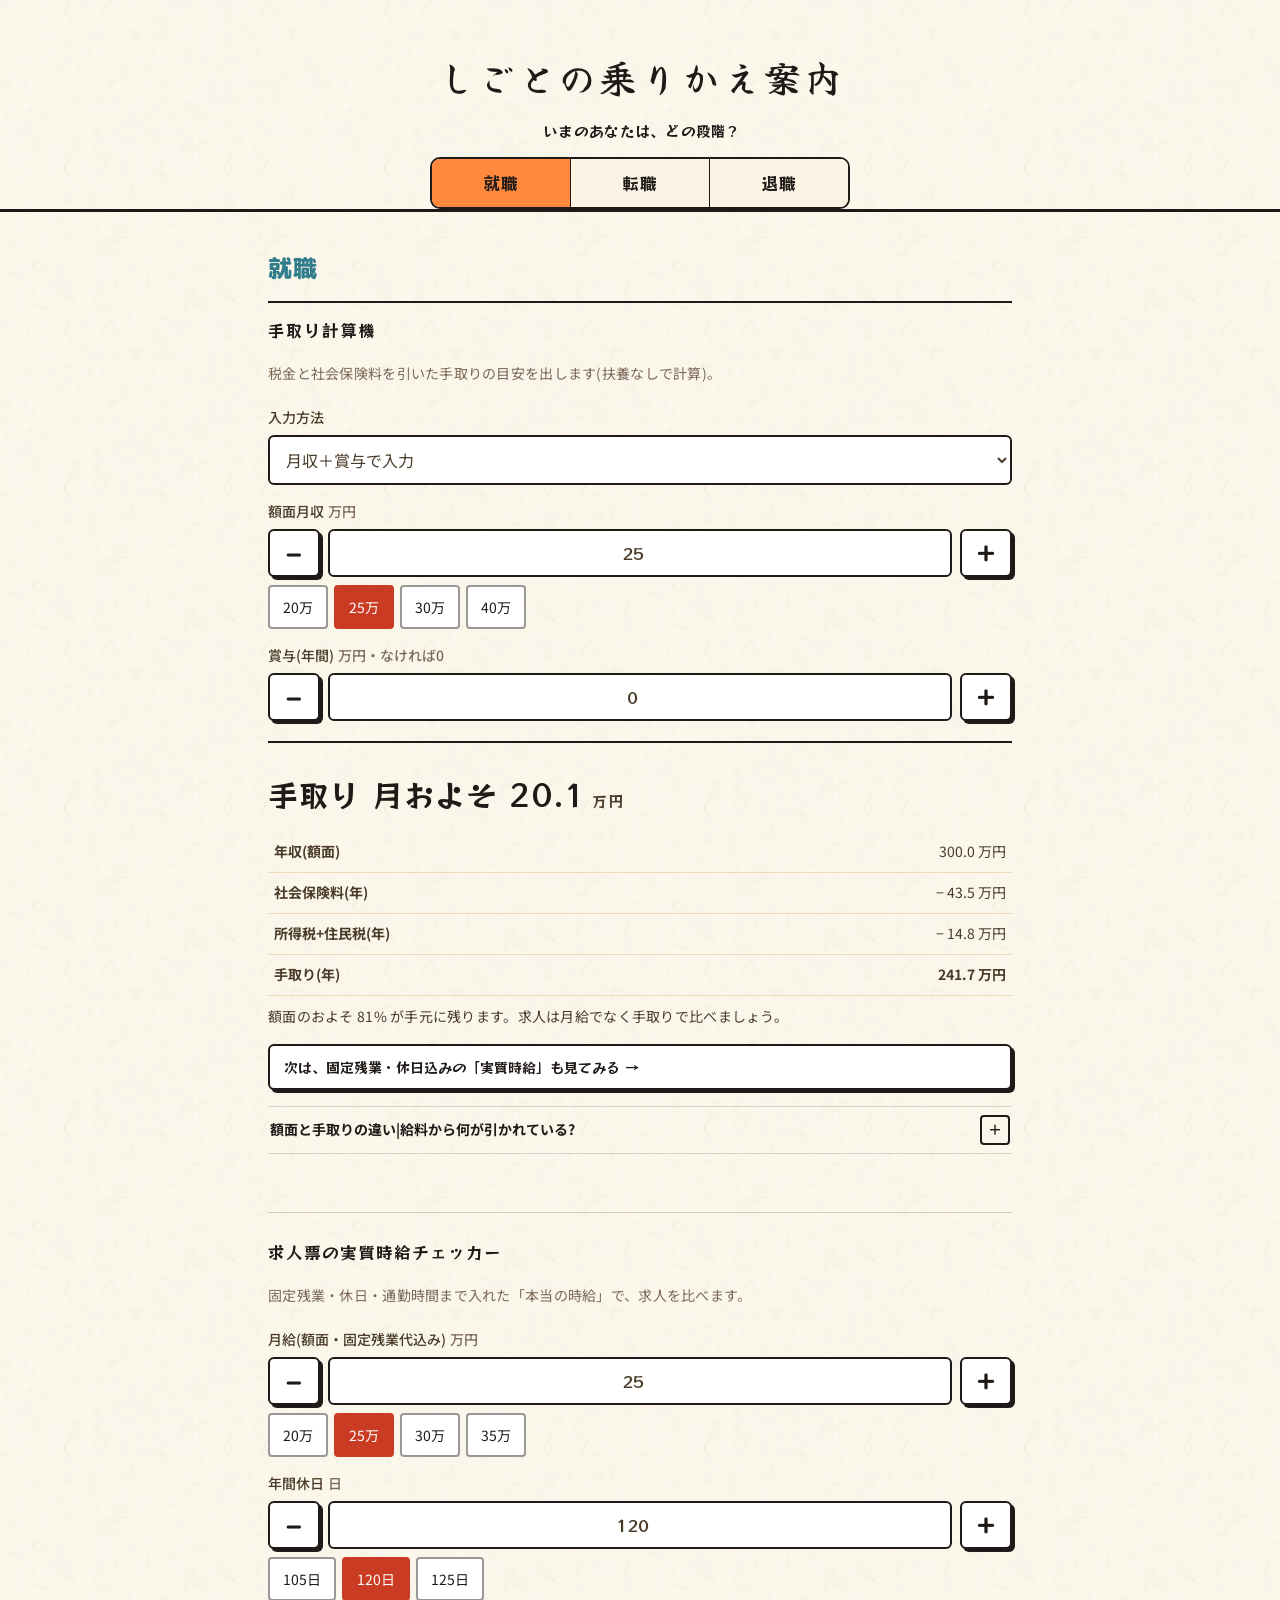
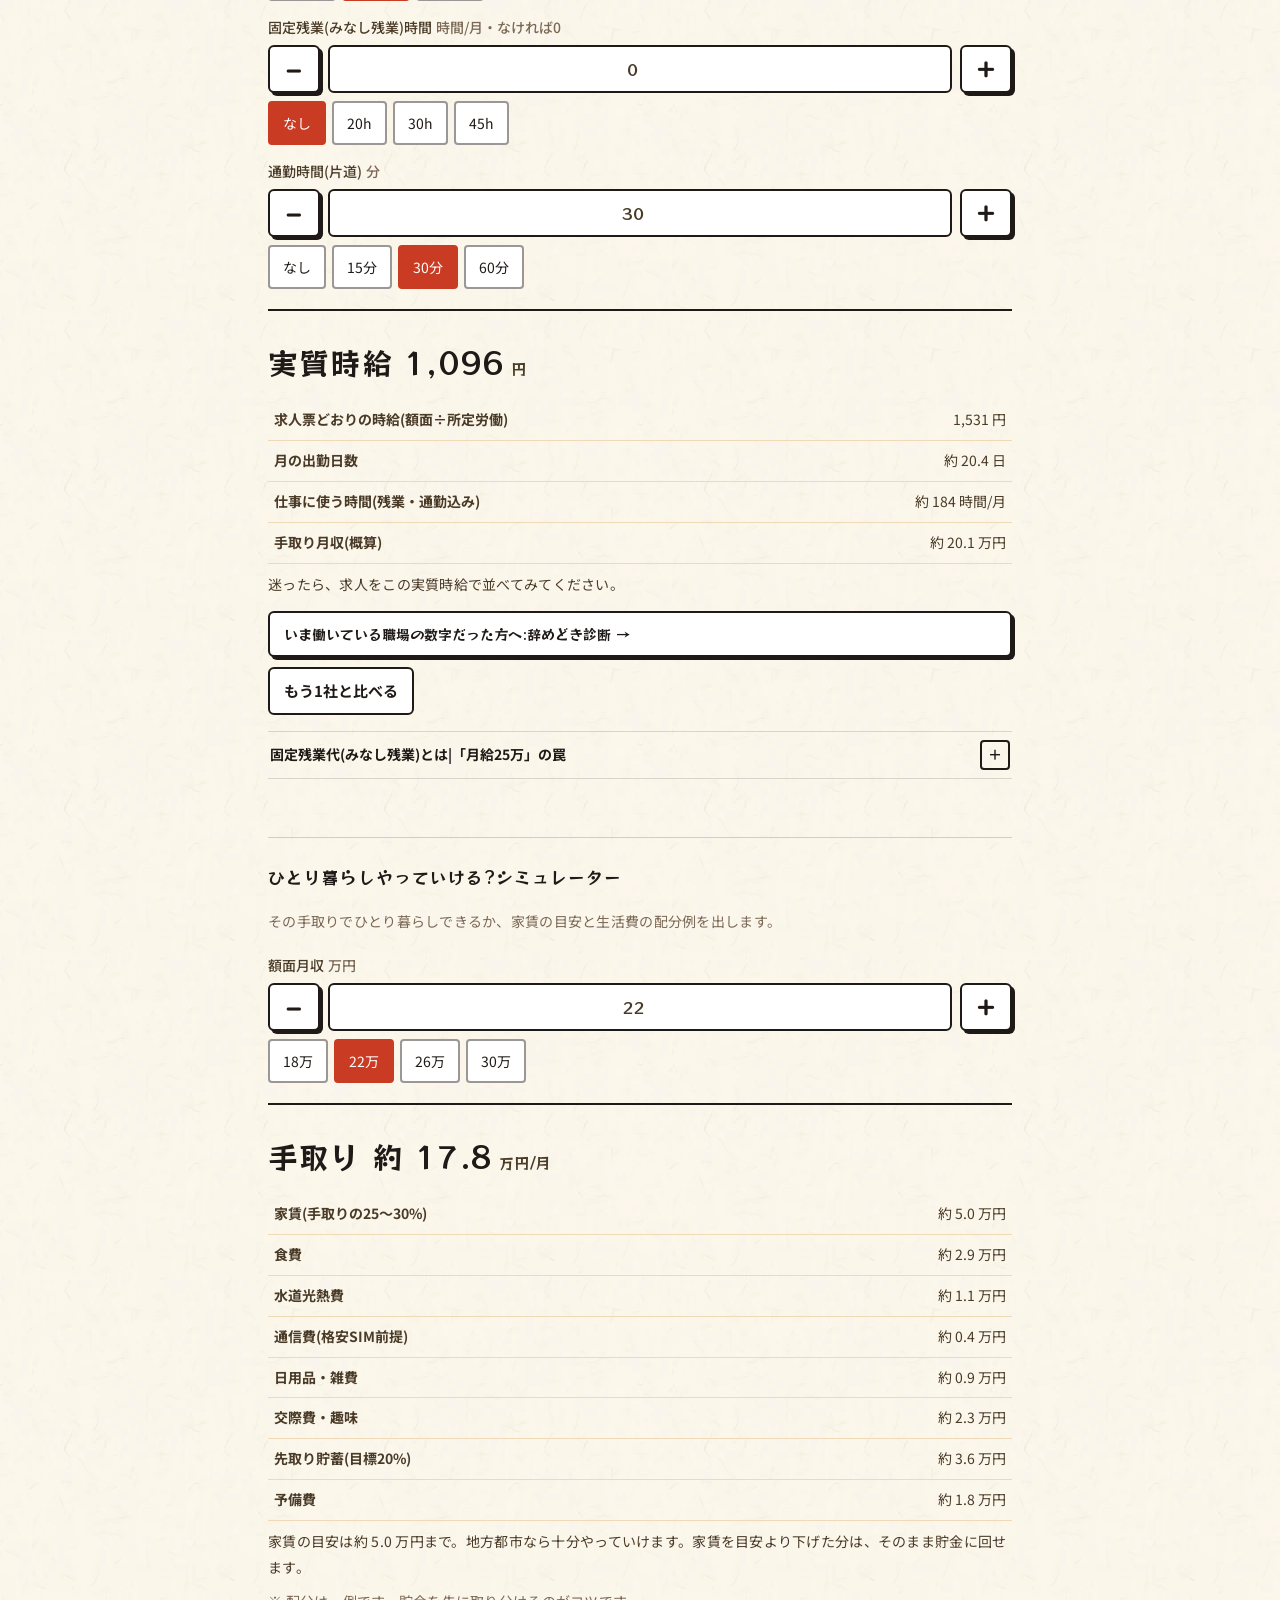
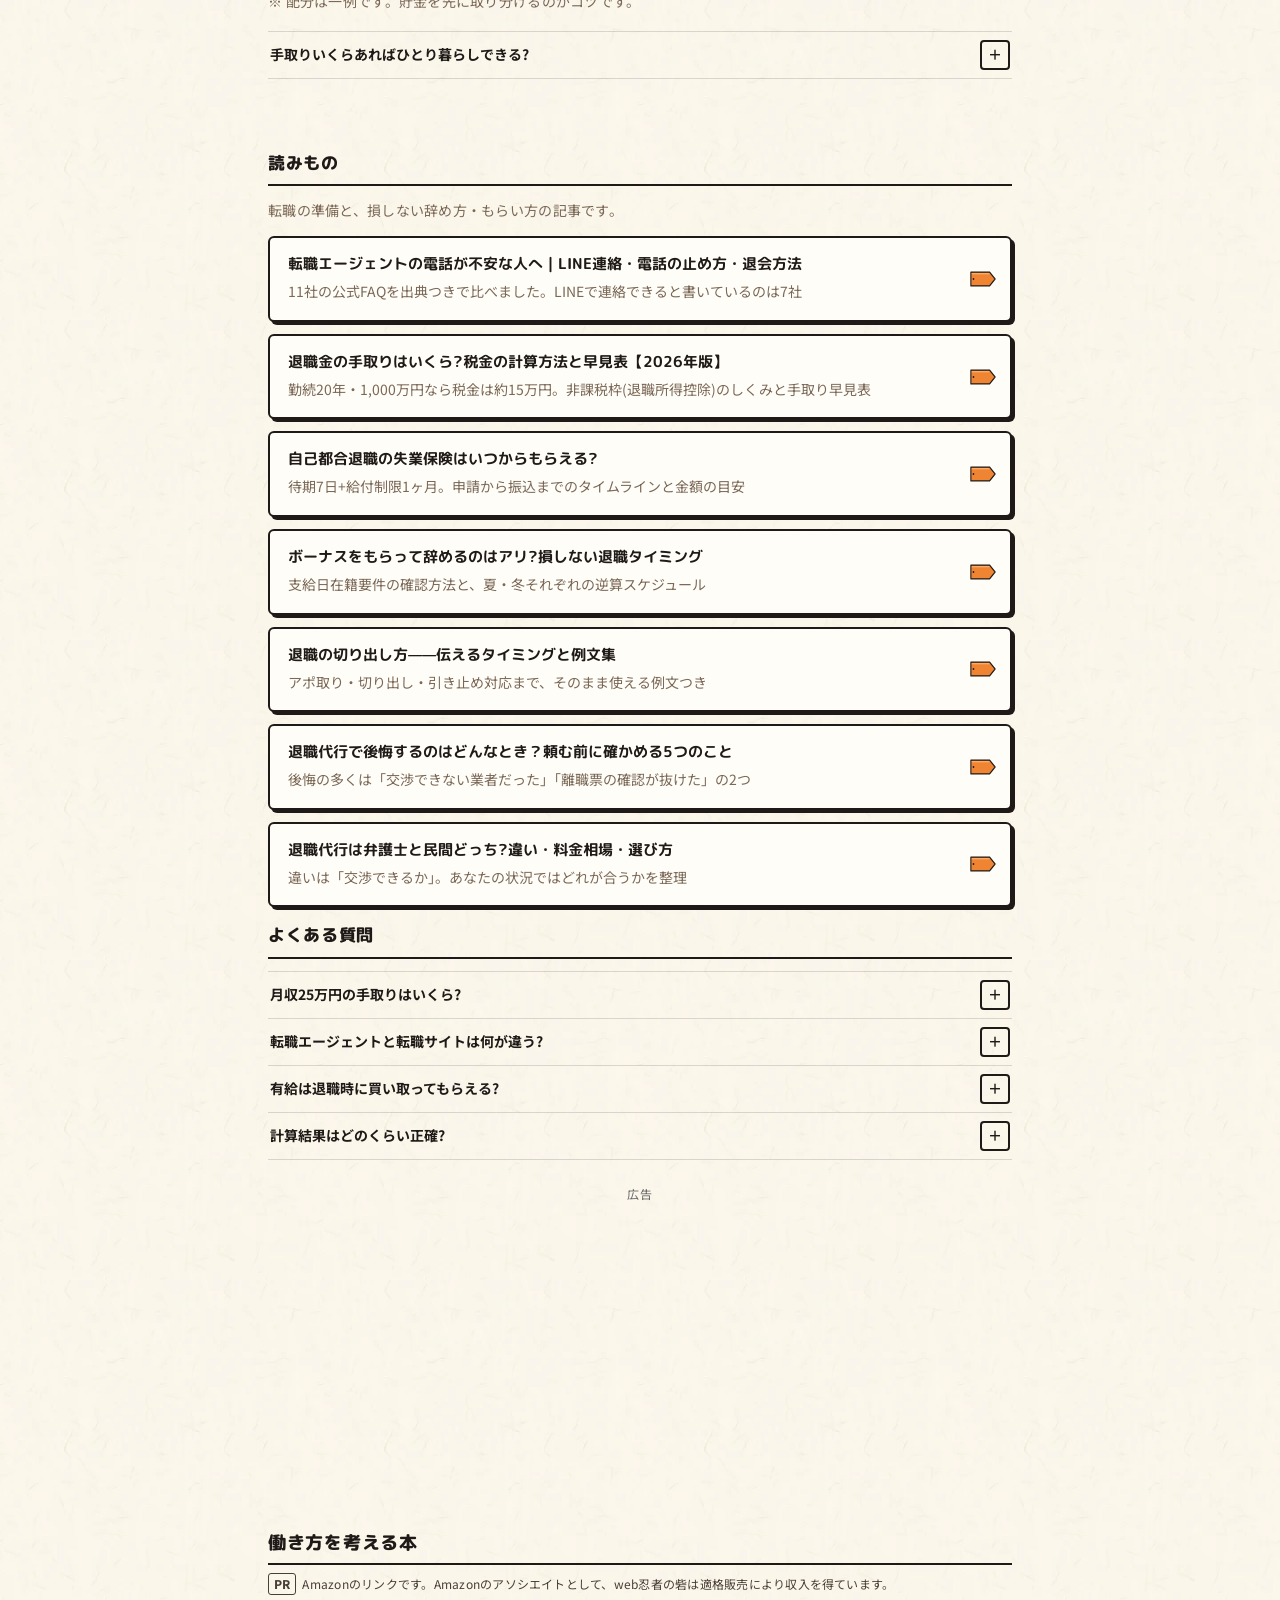
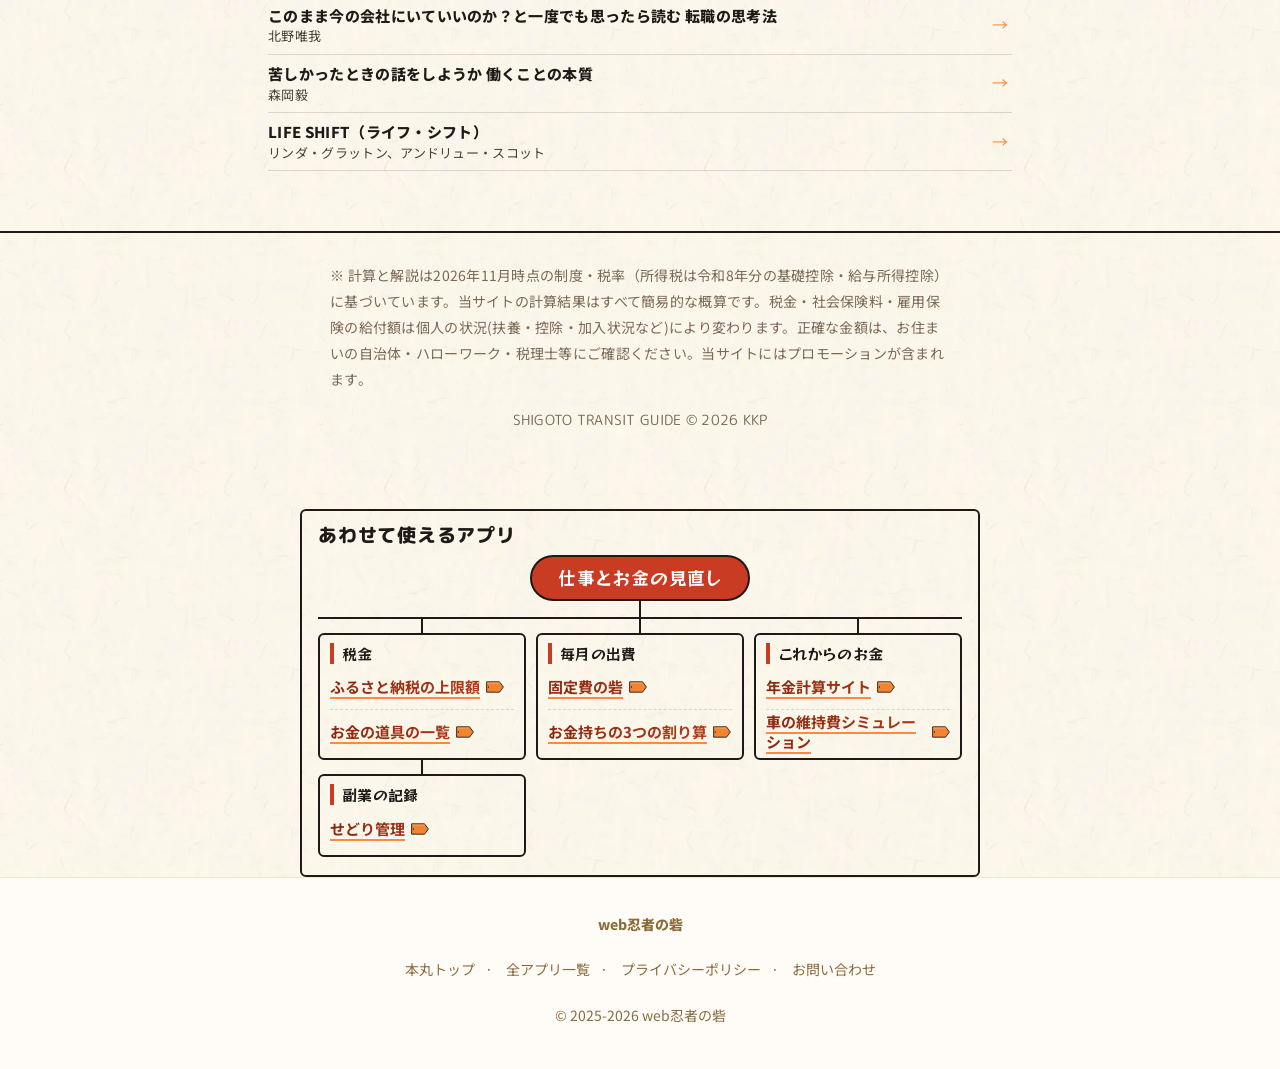
==== index.html @ 385c741d "辞めどき診断を答えまで短く：答えると次の問い・結果へ送る／答えを端末に覚えて次は結果から／記事から来た人に一行 - 6問の途中で画面外の次の問いへ、そろったら結果へ自動で送る（スマホで結果が画面の下に" ====
<!DOCTYPE html>
<!--
═══════════ 開発メモ(Claude Code引き継ぎ用) ═══════════
■ 残TODO
1. アフィリエイトリンク: 差し替え待ちの空CTA4枠は撤去済み(2026-09-01)
   href="#"のまま「PR・外部の◯◯サービスに移動します」と表示され、押しても飛ばない状態だったため。
   撤去したのは tool-jikyu下/tool-compare下/calcQuiz内(JS)2箇所。
   再設置するときは、提携済みの案件を確認してから。A8に退職代行は無い(2026-09-01調査)。
   もしもに退職代行7件・転職エージェント57件あり(いずれも未申請)。
   ※現在稼働中のアフィリはVC弁護士法人ZEN(退職代行)1本のみ。tool-unemploy下と、辞めどき診断の「動く」結果(2026-11-23)に設置
2. AdSense: 下部1枠に集約・有効化済み(2026-06-16・KKP「広告は下部のみ」準拠)。本文中3枠は撤去。
   `</main>`直前の `.ad-slot` に既存ユニット「kkpwebninja」slot=2937937957 を設置済み(client=ca-pub-1298304917726270)。本番のみ表示
3. [済 2026-06-12] OGP: ogp.png(1200x630)設置済み。canonical/og:url/og:image有効化済み(shigoto.kkpwebninja.com)
4. [済 2026-06-12] 運営者情報・PP・お問い合わせリンクは統一フッター(WEBNINJA_UNIFIED_FOOTER)に集約
   ※「このサイトの約束」「つくった人」セクションはユーザー指示で削除(2026-06-12)
   ※制度・税率を更新したらフッターの「2026年6月時点」も更新すること
5. [済 2026-06-12] favicon追加(KKP共通の忍者アイコンPNG一式)
■ 設計ルール
- 単一HTMLファイル/フレームワークなし/Cloudflare Pages(kkpwebninja.comサブドメイン)
- カテゴリ色: 就職=--cyan, 転職=--coral, 退職=--green(各stageの--accentで継承)
- 診断「残る」判定にはCTAを出さない(三方良し方針・変更しないこと)
- 計算はすべて概算。税率等の更新時はnetFromAnnual()とcalcUnemploy()を修正
■ 受け取れるURL引数(2026-11-23)
- #tool-<id>      その道具の段を開いてスクロール。id = tedori / jikyu / hitori / quiz / compare / exitplan / taishokukin / unemploy
- ?stage=<段>     段のタブを開く。board(就職) / transfer(転職) / exit(退職)。#tool- があればそちらを優先
- ?from=<記事slug> どこから来たか。辞めどき診断の上に記事に合わせた一行を出し(QUIZ_LEAD)、GA4 shigoto_quiz の from に入る
                   一行あり: taishoku-daiko-koukai / taishoku-daiko-bengoshi / taishoku-kiridashikata / tenshoku-agent-renraku
  例: /?from=taishoku-daiko-koukai#tool-quiz
- 辞めどき診断の答えは localStorage「shigoto_quiz_v1」にだけ残す(送信なし)。#tool-quiz で来たら前回の結果へ送る。「答えを消す」で消える
- GA4 shigoto_quiz {via: form|article|saved, from, result: stay|info|move}。「動く」の退職代行は affiliate_click {page:'index', from:'quiz_move', via}
═══════════════════════════════════════════════
-->
<html lang="ja">
<head>
<meta charset="UTF-8">
<meta name="msvalidate.01" content="EF6E7C7B123A3218DAE3B152F5B0764D" />
<meta name="viewport" content="width=device-width, initial-scale=1.0">
<meta name="theme-color" content="#F08A3C">
<title>手取り計算・実質時給・辞めどき診断・退職日・失業手当シミュレーター|しごとの乗りかえ案内</title>
<meta name="description" content="月収から手取りを計算、固定残業込みの実質時給チェック、辞めどき診断、ボーナスと有給を取りこぼさない退職日プランナー、失業手当の総額シミュレーション。就職・転職・退職の判断に必要な数字が全部無料で分かるツール集。登録不要、入力データは外に送信されません。">
<meta property="og:title" content="しごとの乗りかえ案内|就職・転職・退職の無料計算ツール集">
<meta property="og:description" content="手取り・実質時給・辞めどき・退職日・失業手当。働きかたの分岐点で迷ったとき、感情ではなく数字で考えるための道具箱。">
<meta property="og:type" content="website">
<meta property="og:site_name" content="web忍者の砦">
<meta property="og:locale" content="ja_JP">
<meta name="twitter:card" content="summary_large_image">
<meta name="twitter:image" content="https://shigoto.kkpwebninja.com/ogp.jpg?d=20261023b">
<link rel="canonical" href="https://shigoto.kkpwebninja.com">
<meta property="og:url" content="https://shigoto.kkpwebninja.com">
<meta property="og:image" content="https://shigoto.kkpwebninja.com/ogp.jpg?d=20261023b">
<meta property="og:image:width" content="1200">
<meta property="og:image:height" content="630">
<link rel="icon" type="image/png" sizes="32x32" href="/favicon.png">
<link rel="icon" type="image/png" sizes="192x192" href="/favicon-192.png">
<link rel="apple-touch-icon" sizes="180x180" href="/apple-touch-icon.png">
<script type="application/ld+json">
{
  "@context": "https://schema.org",
  "@type": "WebApplication",
  "name": "しごとの乗りかえ案内",
  "url": "https://shigoto.kkpwebninja.com/",
  "description": "手取り計算・実質時給チェック・辞めどき診断・退職日プランナー・失業手当シミュレーター。就職・転職・退職の判断に使う無料計算ツール集。",
  "applicationCategory": "FinanceApplication",
  "operatingSystem": "Web",
  "dateModified": "2026-11-01",
  "offers": {"@type":"Offer","price":"0","priceCurrency":"JPY"},
  "author": {"@type":"Organization","name":"web忍者の砦"}
}
</script>
<!-- Google Analytics -->
<script async src="https://www.googletagmanager.com/gtag/js?id=G-2LM85GJN0L"></script>
<script>
  window.dataLayer = window.dataLayer || [];
  function gtag(){dataLayer.push(arguments);}
  gtag('js', new Date());
  gtag('config', 'G-2LM85GJN0L');
</script>
<!-- AdSense -->
<script async data-overlays="bottom" src="https://pagead2.googlesyndication.com/pagead/js/adsbygoogle.js?client=ca-pub-1298304917726270" crossorigin="anonymous"></script>
<script type="application/ld+json">
{
  "@context": "https://schema.org",
  "@type": "FAQPage",
  "mainEntity": [
    {"@type":"Question","name":"月収25万円の手取りはいくらですか?","acceptedAnswer":{"@type":"Answer","text":"扶養なし・賞与なしの場合、社会保険料と税金を引いた手取りはおよそ19〜20万円(額面の約78〜80%)が目安です。正確な金額は扶養や控除で変わるため、当サイトの手取り計算機で概算できます。"}},
    {"@type":"Question","name":"固定残業代(みなし残業)とは何ですか?","acceptedAnswer":{"@type":"Answer","text":"一定時間分の残業代を最初から月給に含める制度です。例えば「月給25万円(固定残業30時間分を含む)」の場合、30時間残業しても給与は増えません。求人を比べるときは固定残業時間を引いた実質時給で比較するのが確実です。"}},
    {"@type":"Question","name":"退職日は月末と月途中のどちらが得ですか?","acceptedAnswer":{"@type":"Answer","text":"一般的には月末退職が有利です。月途中で退職するとその月の社会保険が会社の保険から外れ、国民年金・国民健康保険を自己負担で払うケースがあるためです。月末日まで在籍すれば退職月も会社と保険料を折半できます。"}},
    {"@type":"Question","name":"失業手当は自己都合だといつからもらえますか?","acceptedAnswer":{"@type":"Answer","text":"自己都合退職の場合、7日間の待期のあと原則1ヶ月の給付制限があります(2025年4月から短縮)。実際に振り込まれるまで2ヶ月程度かかる前提で資金計画を立てるのが安全です。会社都合の場合は待期7日のみです。"}},
    {"@type":"Question","name":"ボーナスをもらってから退職を伝えても問題ありませんか?","acceptedAnswer":{"@type":"Answer","text":"法的に問題ありません。むしろ支給前に退職意思を伝えると査定でボーナスを減額されるリスクがあるため、支給を確認してから申し出るのが一般的な進め方です。"}},
    {"@type":"Question","name":"仕事を辞めたいと思うのは甘えですか?","acceptedAnswer":{"@type":"Answer","text":"甘えかどうかという問いの立て方より、消耗の度合いと原因を客観的に確かめるほうが建設的です。体調に影響が出ているなら休む・環境を変えるのは合理的な判断であり、残る・情報収集する・動くのどれが今の自分に合うかを診断ツールで整理できます。"}}
  ]
}
</script>
<link rel="preconnect" href="https://fonts.googleapis.com">
<link rel="preconnect" href="https://fonts.gstatic.com" crossorigin>
<link href="https://fonts.googleapis.com/css2?family=M+PLUS+Rounded+1c:wght@500;700;800&family=Noto+Sans+JP:wght@400;500;700&display=swap" rel="stylesheet">
<!-- 筆と太字はこのページで使う字だけ（python3 ~/test/kkp-kit/fonttext.py index.html --extra "（JS 内の全角文字すべて）"） -->
<link href="https://fonts.googleapis.com/css2?family=Yuji+Syuku&family=RocknRoll+One&display=swap&text=%25%28%29%2B%2C-.%2F0123456789%3A%3FACDEFGHIKLNOPQRSTUZabehimnowz%7C%C2%A9%C2%B7%E2%80%94%E2%80%BB%E2%86%92%E2%88%92%E3%80%81%E3%80%82%E3%80%8C%E3%80%8D%E3%80%90%E3%80%91%E3%80%9C%E3%81%82%E3%81%84%E3%81%86%E3%81%88%E3%81%8A%E3%81%8B%E3%81%8C%E3%81%8D%E3%81%8E%E3%81%8F%E3%81%90%E3%81%91%E3%81%92%E3%81%93%E3%81%94%E3%81%95%E3%81%97%E3%81%98%E3%81%99%E3%81%9A%E3%81%9B%E3%81%9D%E3%81%9E%E3%81%9F%E3%81%A0%E3%81%A1%E3%81%A3%E3%81%A4%E3%81%A5%E3%81%A6%E3%81%A7%E3%81%A8%E3%81%A9%E3%81%AA%E3%81%AB%E3%81%AE%E3%81%AF%E3%81%B0%E3%81%B2%E3%81%B3%E3%81%B6%E3%81%B8%E3%81%B9%E3%81%BB%E3%81%BC%E3%81%BE%E3%81%BF%E3%82%80%E3%82%81%E3%82%82%E3%82%84%E3%82%87%E3%82%88%E3%82%89%E3%82%8A%E3%82%8B%E3%82%8C%E3%82%8D%E3%82%8F%E3%82%92%E3%82%93%E3%82%A2%E3%82%A4%E3%82%A7%E3%82%A8%E3%82%AB%E3%82%AF%E3%82%B0%E3%82%B1%E3%82%B3%E3%82%B5%E3%82%B7%E3%82%B8%E3%82%B9%E3%82%BC%E3%82%BD%E3%82%BF%E3%83%80%E3%83%81%E3%83%83%E3%83%84%E3%83%88%E3%83%89%E3%83%8A%E3%83%8B%E3%83%8D%E3%83%8E%E3%83%8F%E3%83%90%E3%83%93%E3%83%95%E3%83%97%E3%83%99%E3%83%9C%E3%83%9D%E3%83%9F%E3%83%A0%E3%83%A1%E3%83%A2%E3%83%A5%E3%83%A7%E3%83%A9%E3%83%AA%E3%83%AB%E3%83%AC%E3%83%AD%E3%83%AF%E3%83%B3%E3%83%B6%E3%83%BB%E3%83%BC%E4%B8%80%E4%B8%87%E4%B8%88%E4%B8%8A%E4%B8%8B%E4%B8%8D%E4%B8%8E%E4%B8%A6%E4%B8%AD%E4%B8%B8%E4%B9%97%E4%BA%88%E4%BA%8B%E4%BA%A4%E4%BA%BA%E4%BB%8A%E4%BB%8B%E4%BB%95%E4%BB%98%E4%BB%A3%E4%BB%A4%E4%BB%A5%E4%BB%B6%E4%BB%BB%E4%BC%81%E4%BC%91%E4%BC%9A%E4%BC%9D%E4%BD%8E%E4%BD%8F%E4%BD%93%E4%BD%95%E4%BD%99%E4%BD%9C%E4%BD%BF%E4%BE%8B%E4%BE%A1%E4%BF%82%E4%BF%9D%E4%BF%A1%E5%80%8B%E5%80%92%E5%81%A5%E5%81%B4%E5%82%99%E5%83%8D%E5%84%AA%E5%85%88%E5%85%A5%E5%85%A8%E5%85%AC%E5%85%B7%E5%85%B8%E5%86%85%E5%86%86%E5%86%8D%E5%86%AC%E5%87%BA%E5%88%86%E5%88%87%E5%88%9D%E5%88%A4%E5%88%A5%E5%88%B6%E5%89%87%E5%89%8D%E5%89%AF%E5%89%B2%E5%8A%9B%E5%8A%A0%E5%8A%AA%E5%8A%B9%E5%8B%95%E5%8B%99%E5%8B%9F%E5%8B%A2%E5%8B%A4%E5%8B%A7%E5%8C%96%E5%8C%97%E5%8C%BA%E5%8D%8A%E5%8D%92%E5%8E%9A%E5%8E%9F%E5%8F%8B%E5%8F%8D%E5%8F%8E%E5%8F%96%E5%8F%97%E5%8F%A3%E5%90%88%E5%90%8C%E5%90%91%E5%90%AB%E5%91%8A%E5%91%BD%E5%92%8C%E5%94%AF%E5%95%8F%E5%96%B6%E5%9B%9E%E5%9B%A0%E5%9B%B2%E5%9B%BA%E5%9B%BD%E5%9C%A8%E5%9C%B0%E5%9D%87%E5%9F%BA%E5%A0%B1%E5%A0%B4%E5%A2%83%E5%A2%97%E5%A3%AB%E5%A3%B2%E5%A4%89%E5%A4%8F%E5%A4%96%E5%A4%9A%E5%A4%9C%E5%A4%A7%E5%A4%A9%E5%A4%AB%E5%A4%B1%E5%A5%A8%E5%A7%8B%E5%AD%97%E5%AE%85%E5%AE%89%E5%AE%8C%E5%AE%9A%E5%AE%9F%E5%AE%B6%E5%AF%BE%E5%B0%91%E5%B0%B1%E5%B1%80%E5%B1%8A%E5%B2%A1%E5%B4%A9%E5%B7%AE%E5%B7%B1%E5%B8%82%E5%B9%B3%E5%B9%B4%E5%BA%A6%E5%BA%A7%E5%BA%B7%E5%BC%81%E5%BC%8F%E5%BC%95%E5%BC%B7%E5%BD%93%E5%BD%A2%E5%BD%B1%E5%BD%B9%E5%BE%85%E5%BE%8B%E5%BE%8C%E5%BE%97%E5%BE%B4%E5%BF%85%E5%BF%8D%E5%BF%98%E5%BF%9C%E6%80%9D%E6%80%A7%E6%81%A9%E6%81%B5%E6%82%94%E6%83%85%E6%83%91%E6%83%B3%E6%84%8F%E6%84%9F%E6%85%8B%E6%85%AE%E6%88%90%E6%88%91%E6%88%BB%E6%89%80%E6%89%8B%E6%89%95%E6%89%B6%E6%8A%8A%E6%8A%98%E6%8A%9C%E6%8A%9E%E6%8A%BC%E6%8B%85%E6%8C%81%E6%8C%AF%E6%8E%A1%E6%8E%A2%E6%8E%A5%E6%8E%A7%E6%8F%89%E6%8F%90%E6%8F%9B%E6%8F%A1%E6%90%8D%E6%94%AF%E6%95%B0%E6%95%B4%E6%96%87%E6%96%99%E6%96%AD%E6%96%B0%E6%96%B9%E6%97%8F%E6%97%A5%E6%97%A9%E6%98%8E%E6%98%93%E6%98%A0%E6%99%82%E6%9A%AE%E6%9B%B8%E6%9B%BF%E6%9C%80%E6%9C%88%E6%9C%89%E6%9C%9F%E6%9C%AA%E6%9C%AB%E6%9C%AC%E6%9D%91%E6%9D%A1%E6%9D%A5%E6%9E%9C%E6%9E%A0%E6%9F%BB%E6%A0%B9%E6%A0%BC%E6%A1%88%E6%A3%AE%E6%A5%AD%E6%A6%82%E6%A7%8B%E6%A9%9F%E6%AC%A1%E6%AD%A2%E6%AD%A3%E6%AD%B3%E6%AE%8B%E6%AE%B5%E6%AF%85%E6%AF%8E%E6%AF%94%E6%B0%91%E6%B0%97%E6%B0%B4%E6%B1%82%E6%B1%BA%E6%B2%BB%E6%B3%81%E6%B3%89%E6%B3%95%E6%B3%A8%E6%B4%BB%E6%B4%BE%E6%B6%88%E6%B8%89%E6%B8%9B%E6%BA%80%E6%BA%90%E6%BA%96%E7%82%B9%E7%84%A1%E7%84%A6%E7%89%87%E7%89%88%E7%89%A9%E7%8A%B6%E7%8E%87%E7%8F%8D%E7%8F%BE%E7%90%86%E7%92%B0%E7%94%98%E7%94%9F%E7%94%A3%E7%94%A8%E7%94%B1%E7%94%B3%E7%94%BA%E7%95%8C%E7%95%AA%E7%95%B0%E7%99%BA%E7%99%BB%E7%9A%84%E7%9B%AE%E7%9B%B4%E7%9B%B8%E7%9C%A0%E7%9D%A1%E7%9F%A5%E7%9F%AD%E7%A0%A6%E7%A2%BA%E7%A4%8E%E7%A4%BE%E7%A5%9D%E7%A5%A8%E7%A7%BB%E7%A8%8B%E7%A8%8E%E7%AA%93%E7%AB%8B%E7%AC%AC%E7%AD%89%E7%AD%94%E7%AE%97%E7%AE%A1%E7%AE%B1%E7%AF%80%E7%AF%84%E7%B0%A1%E7%B1%8D%E7%B4%84%E7%B4%B0%E7%B4%B9%E7%B5%84%E7%B5%90%E7%B5%A1%E7%B5%A6%E7%B6%99%E7%B6%9A%E7%B6%AD%E7%B6%B1%E7%B7%8F%E7%B8%AE%E7%B8%BE%E7%BD%A0%E7%BD%B2%E7%BE%A9%E7%BF%8C%E8%80%83%E8%80%85%E8%80%97%E8%81%B7%E8%82%A2%E8%87%AA%E8%88%AC%E8%89%AF%E8%8B%A6%E8%90%BD%E8%93%84%E8%A1%8C%E8%A1%A8%E8%A6%81%E8%A6%8B%E8%A6%8F%E8%A6%A7%E8%A7%A3%E8%A8%80%E8%A8%88%E8%A8%98%E8%A8%BA%E8%A9%B1%E8%AA%8D%E8%AA%AC%E8%AA%AD%E8%AA%B2%E8%AA%BF%E8%AB%87%E8%AB%8B%E8%AD%B7%E8%B2%A0%E8%B2%A9%E8%B2%AF%E8%B2%B7%E8%B2%BB%E8%B3%83%E8%B3%87%E8%B3%9E%E8%B3%AA%E8%B6%85%E8%BA%AB%E8%BB%8A%E8%BB%A2%E8%BC%83%E8%BC%89%E8%BE%9E%E8%BE%BC%E8%BF%91%E8%BF%B7%E9%80%80%E9%80%86%E9%80%94%E9%80%9A%E9%80%A0%E9%80%A3%E9%80%B1%E9%81%87%E9%81%8B%E9%81%8E%E9%81%93%E9%81%95%E9%81%A9%E9%81%B8%E9%83%A8%E9%83%BD%E9%85%8D%E9%87%8D%E9%87%8E%E9%87%91%E9%8C%B2%E9%95%B7%E9%96%93%E9%96%A2%E9%99%90%E9%99%A2%E9%99%A4%E9%99%BA%E9%9A%8E%E9%9A%9B%E9%9B%86%E9%9B%87%E9%9B%A2%E9%9B%BB%E9%9D%9E%E9%9D%A2%E9%9F%BF%E9%A0%86%E9%A0%BC%E9%A1%8C%E9%A1%8D%E9%A3%9F%E9%A4%8A%E9%AB%98%E9%BD%A2%EF%BC%88%EF%BC%89%EF%BC%8B%EF%BC%9F%EF%BD%9C" rel="stylesheet">
<!-- 共通部品 D4（kkp-kit を kit/ にコピーしたもの。中は手で直さず kkp-kit 側で直して sync.sh） -->
<link rel="stylesheet" href="/kit/kit.css?v=6f47ed7">
<script src="/kit/kit.js?v=6f47ed7" defer></script>
<style>
:root{
  --orange:#F08A3C;
  --orange-deep:#E06A20;
  --cyan:#327d8b;
  --coral:#cf3a33;
  --green:#477e5b;
  --cream:#FBEFDC;
  --cream-deep:#F7E3C6;
  --ink:#4A3B28;
  --ink-soft:#7b6856;
  --line:#EFD9B6;
  --ok:#4E7A4E;
}
*{margin:0;padding:0;box-sizing:border-box;}
html{scroll-behavior:smooth;}
body{
  font-family:'Noto Sans JP',sans-serif;
  background:var(--cream);
  color:var(--ink);
  line-height:1.85;
  font-size:16px;
}
.en{font-family:'M PLUS Rounded 1c',sans-serif;letter-spacing:.12em;}
.maru{font-family:'M PLUS Rounded 1c',sans-serif;}

/* ===== header ===== */
header{
  background:var(--cream);
  border-bottom:1px solid var(--line);
  padding:36px 20px 0;
  text-align:center;
}
.brand-en{font-size:14px;color:var(--orange-deep);text-transform:uppercase;letter-spacing:.04em;}
h1{font-family:'M PLUS Rounded 1c',sans-serif;font-size:clamp(26px,5vw,38px);font-weight:800;letter-spacing:.06em;margin:6px 0 4px;color:var(--orange-deep);}
.lead{color:var(--ink-soft);font-size:14px;max-width:560px;margin:0 auto 22px;}

/* ===== カテゴリタブ切り替え ===== */
.tab-hint{
  display:inline-block;position:relative;
  font-family:'M PLUS Rounded 1c',sans-serif;font-weight:700;font-size:14.5px;
  background:var(--orange);color:#fff;border-radius:999px;
  padding:7px 22px 8px;margin-bottom:16px;
  animation:hintbob 1.6s ease-in-out infinite;
}
.tab-hint::after{
  content:"";position:absolute;left:50%;bottom:-8px;transform:translateX(-50%);
  border:8px solid transparent;border-top:8px solid var(--orange);border-bottom:none;
}
.tab-hint-sub{display:block;font-size:14px;font-weight:500;opacity:.95;line-height:1.3;}
@keyframes hintbob{0%,100%{transform:translateY(0);}50%{transform:translateY(-4px);}}
@media (prefers-reduced-motion: reduce){.tab-hint{animation:none;}}
.route{
  max-width:640px;margin:0 auto;
  display:flex;gap:10px;padding:0 4px 26px;
}
.station{
  flex:1;position:relative;cursor:pointer;
  font-family:inherit;color:var(--tab);
  background:#fff;border:2.5px solid var(--tab);border-radius:14px;
  padding:10px 4px 11px;
  box-shadow:0 4px 0 color-mix(in srgb, var(--tab) 65%, #7a4a20);
  transition:background .15s,color .15s,transform .1s,box-shadow .1s;
}
.station:nth-child(1){--tab:var(--cyan);}
.station:nth-child(2){--tab:var(--coral);}
.station:nth-child(3){--tab:var(--green);}
.station .st-ja{
  display:block;font-family:'M PLUS Rounded 1c',sans-serif;
  font-weight:800;font-size:20px;letter-spacing:.08em;line-height:1.3;
}
.station .st-sub{display:block;font-size:14px;line-height:1.5;opacity:.9;}
.station:active{transform:translateY(3px);box-shadow:0 1px 0 color-mix(in srgb, var(--tab) 65%, #7a4a20);}
.station.active{
  background:var(--tab);color:#fff;
  transform:translateY(3px);
  box-shadow:0 1px 0 color-mix(in srgb, var(--tab) 65%, #7a4a20);
}
.station.active::after{
  content:"";position:absolute;left:50%;bottom:-10px;transform:translateX(-50%);
  border:10px solid transparent;border-top:10px solid var(--tab);border-bottom:none;
}
.station:focus-visible{outline:3px solid var(--ink);outline-offset:3px;}

/* ===== layout ===== */
main{max-width:780px;margin:0 auto;padding:34px 18px 60px;--accent:var(--orange);}
#stage-board{--accent:var(--cyan);}
#stage-transfer{--accent:var(--coral);}
#stage-exit{--accent:var(--green);}
.stage{display:none;}
.stage.show{display:block;animation:fade .35s ease;}
@keyframes fade{from{opacity:0;transform:translateY(8px);}to{opacity:1;transform:none;}}
@media (prefers-reduced-motion: reduce){
  .stage.show{animation:none;}
  html{scroll-behavior:auto;}
}
.stage-title{
  display:flex;align-items:baseline;gap:14px;margin-bottom:8px;
  border-bottom:3px dotted var(--line);padding-bottom:10px;
}
.stage-title h2{font-family:'M PLUS Rounded 1c',sans-serif;font-weight:800;font-size:24px;letter-spacing:.1em;color:var(--accent);}
.stage-title span{font-size:14px;color:var(--ink-soft);}
.stage-intro{font-size:14px;color:var(--ink-soft);margin:14px 0 28px;}

/* ===== tool card ===== */
.tool{
  background:#fff;border:2px solid var(--line);border-radius:18px;
  padding:24px 22px;margin-bottom:34px;
  box-shadow:0 3px 0 rgba(150,110,60,.10);
}
.tool h3{
  display:inline-block;font-family:'M PLUS Rounded 1c',sans-serif;font-weight:700;
  font-size:16.5px;letter-spacing:.06em;margin-bottom:6px;
  background:var(--accent);color:#fff;border-radius:8px;padding:4px 16px 5px;
}
.tool .tool-note{font-size:14px;color:var(--ink-soft);margin-bottom:18px;}
.field{margin-bottom:14px;}
.field label{display:block;font-size:14px;font-weight:500;margin-bottom:4px;}
.field input[type=number],.field select{
  width:100%;padding:10px 12px;font-size:16px;
  font-family:inherit;color:var(--ink);
  border:1.5px solid var(--line);border-radius:8px;background:var(--cream);
}
.field input:focus,.field select:focus{outline:2px solid var(--orange);border-color:var(--orange);}
.field .unit{font-size:14px;color:var(--ink-soft);margin-left:4px;}
.chips{display:flex;flex-wrap:wrap;gap:6px;margin-top:8px;}
.chip{font-family:inherit;font-size:14px;color:var(--ink-soft);background:#fff;
  border:1.5px solid var(--line);border-radius:999px;padding:5px 13px;cursor:pointer;
  transition:border-color .12s,color .12s;}
.chip:hover,.chip:focus,.chip.on{border-color:var(--accent);color:var(--accent);outline:none;}
.stepper{display:flex;align-items:stretch;gap:8px;}
.step-btn{
  flex:0 0 52px;font-family:'M PLUS Rounded 1c',sans-serif;font-size:24px;font-weight:800;line-height:1;
  color:var(--accent);background:#fff;border:1.5px solid var(--line);border-radius:10px;cursor:pointer;
  transition:background .1s,color .1s;
}
.step-btn:hover{border-color:var(--accent);}
.step-btn:active{background:var(--accent);color:#fff;}
.field input.step-input{flex:1;width:auto;text-align:center;font-weight:700;font-variant-numeric:tabular-nums;}
.grid2{display:grid;grid-template-columns:1fr 1fr;gap:0 16px;}
@media (max-width:520px){.grid2{grid-template-columns:1fr;}}
.btn{
  display:inline-block;width:100%;padding:13px;margin-top:6px;
  background:var(--accent);color:#fff;border:none;border-radius:12px;
  font-family:'M PLUS Rounded 1c',sans-serif;font-size:16px;font-weight:700;letter-spacing:.14em;
  cursor:pointer;transition:background .15s;
}
.btn:hover{filter:brightness(.92);}
.btn:focus-visible{outline:3px solid var(--ink);outline-offset:2px;}

/* ===== results ===== */
.result{
  display:none;margin-top:20px;padding:20px 18px;
  background:#FFFDF7;border-radius:12px;border:2px dashed var(--accent);
}
.result.show{display:block;}
.result .big{
  font-family:'M PLUS Rounded 1c',sans-serif;font-size:30px;font-weight:800;color:var(--accent);letter-spacing:.04em;
}
.result .big small{font-size:15px;color:var(--ink);font-weight:500;}
.result p{font-size:14px;margin-top:8px;}
.result table{width:100%;border-collapse:collapse;margin-top:10px;font-size:14px;}
.result th,.result td{padding:7px 6px;border-bottom:1px solid var(--line);text-align:left;}
.result td.num{text-align:right;font-variant-numeric:tabular-nums;}
.result .plus{color:var(--ok);font-weight:700;}
.result .minus{color:var(--orange-deep);font-weight:700;}

/* ===== diagnosis ===== */
.q{margin-bottom:18px;}
.q p{font-size:14.5px;font-weight:500;margin-bottom:8px;}
.q .opts{display:flex;gap:8px;flex-wrap:wrap;}
.q .opts label{
  flex:1;min-width:90px;text-align:center;font-size:14px;
  padding:9px 6px;border:1.5px solid var(--line);border-radius:8px;
  background:var(--cream);cursor:pointer;transition:all .15s;
}
.q .opts input{position:absolute;opacity:0;}
.q .opts input:checked + span{color:var(--accent);font-weight:700;}
.q .opts label:has(input:checked){border-color:var(--accent);background:#fff;}
.q .opts input:focus-visible + span{outline:2px solid var(--orange);outline-offset:6px;}
/* 2026-11-23 記事から来た人への一行・答えを端末に残す案内と消すボタン */
.q-lead{font-size:15px;font-weight:700;margin:0 0 12px;}
.q-save{font-size:13px;color:var(--ink-soft);margin:10px 0 0;line-height:1.7;}
.q-clear{min-height:44px;margin-left:6px;padding:6px 12px;border:1.5px solid var(--line);border-radius:6px;background:#fff;color:var(--ink);font:inherit;font-size:13px;cursor:pointer;}
.q-again{font-size:13px;color:var(--ink-soft);margin:0 0 6px;}

/* ===== timeline (退職日プランナー) ===== */
.timeline{margin-top:14px;}
.tstep{
  position:relative;padding:0 0 18px 26px;border-left:3px solid var(--accent);
  margin-left:8px;font-size:14px;
}
.tstep:last-child{border-left-color:transparent;padding-bottom:0;}
.tstep::before{
  content:"";position:absolute;left:-9px;top:4px;width:15px;height:15px;
  border-radius:50%;background:var(--accent);border:3px solid #fff;
}
.tstep b{display:block;font-size:14.5px;}

/* ===== 内部リンク ===== */
.innerlink{
  display:block;margin-top:14px;padding:11px 14px;text-align:center;
  background:#fff;border:2px solid var(--accent);border-radius:12px;
  color:var(--accent);text-decoration:none;font-weight:700;font-size:14px;
  font-family:'M PLUS Rounded 1c',sans-serif;cursor:pointer;width:100%;
}
.innerlink:hover{background:var(--cream);}
.innerlink:focus-visible{outline:3px solid var(--ink);outline-offset:2px;}

/* ===== AdSense枠(空のときは非表示) ===== */
.ad-slot{margin-top:14px;text-align:center;}
.ad-slot:empty{display:none;}

/* ===== CTA(アフィリエイト枠) ===== */
.cta{
  margin-top:18px;padding:16px;border-radius:14px;
  background:#fff;border:2px solid var(--orange);
}
.cta p{font-size:14px;margin-bottom:10px;}
.cta a{
  display:block;text-align:center;padding:12px;border-radius:8px;
  background:var(--orange);color:#fff;text-decoration:none;
  font-weight:700;letter-spacing:.1em;font-size:14.5px;
}
.cta a:hover{background:var(--orange-deep);}
.cta .cta-note{font-size:14px;color:var(--ink-soft);margin:8px 0 0;text-align:center;}

/* ===== 解説ブロック(検索ニーズ対応) ===== */
.explain{margin-top:16px;border:1px solid var(--line);border-radius:10px;background:var(--cream);}
.explain summary{cursor:pointer;padding:12px 16px;font-size:14px;font-weight:700;color:var(--accent);list-style:none;}
.explain summary::-webkit-details-marker{display:none;}
.explain summary::before{content:"+ ";}
.explain[open] summary::before{content:"− ";}
.explain summary:focus-visible{outline:2px solid var(--orange);outline-offset:-2px;border-radius:10px;}
.exp-body{padding:0 16px 16px;font-size:14px;}
.exp-body h4{font-size:14px;margin:12px 0 4px;}
.exp-body p{margin-bottom:6px;}

/* ===== FAQ ===== */
.faq h2{display:inline-block;font-family:'M PLUS Rounded 1c',sans-serif;font-weight:700;font-size:17px;letter-spacing:.08em;margin-bottom:14px;
  background:var(--orange);color:#fff;border-radius:8px;padding:4px 16px 5px;}
.faq .explain{background:#fff;margin-top:10px;}

/* ===== 読みもの(記事一覧) ===== */
.reading{margin-top:44px;}
.reading h2{display:inline-block;font-family:'M PLUS Rounded 1c',sans-serif;font-weight:700;font-size:17px;letter-spacing:.08em;margin-bottom:6px;background:var(--green);color:#fff;border-radius:8px;padding:4px 16px 5px;}
.reading .reading-lead{font-size:14px;color:var(--ink-soft);margin-bottom:12px;}
.article-card{display:block;background:#fff;border:2px solid var(--line);border-radius:14px;padding:14px 18px;margin-bottom:12px;text-decoration:none;color:var(--ink);box-shadow:0 3px 0 rgba(150,110,60,.08);transition:border-color .15s;}
.article-card:hover{border-color:var(--green);}
.article-card b{display:block;font-family:'M PLUS Rounded 1c',sans-serif;font-size:15px;color:var(--green);line-height:1.6;}
.article-card span{font-size:14px;color:var(--ink-soft);line-height:1.7;}

/* ===== footer ===== */
footer{
  border-top:1px solid var(--line);padding:30px 20px 44px;
  text-align:center;font-size:14px;color:var(--ink-soft);
}
footer .disclaimer{max-width:620px;margin:0 auto 14px;text-align:left;}

/* 広告枠を標準サイズに固定する（2026-09-07）。
   format="auto" だとスマホで正方形になり、誤タップを誘う。
   高さを先に確保しておくと、読み込み時に本文が飛ばない。 */
.kkp-ad{text-align:center;margin:1.4rem auto 0;max-width:680px;min-height:288px;padding-top:6px}
.kkp-ad-label{font-size:12px;color:#666;letter-spacing:.08em;margin:0 0 6px;line-height:1}
.kkp-ad ins.adsbygoogle{display:block;width:300px;height:250px;margin:0 auto}
@media(min-width:768px){.kkp-ad{min-height:318px}.kkp-ad ins.adsbygoogle{width:336px;height:280px}}

/* 見た目の調整（2026-09-24・AIっぽさを消す）
   クリーム全面の地・英字の小見出し・吹き出し・影・ピル型の選択肢をやめる。駅に見立てた色分けは残す。元のルールは上に残し上書き。 */
body { background: #fff; }
.brand-en { display: none; }
header { background: #fff; border-bottom: 1px solid #eadfcd; }
.tab-hint { border-radius: 6px; }
.tab-hint::after, .tab-hint::before { display: none; }
.station { box-shadow: none; border-radius: 8px; }
.tool { box-shadow: none; border-radius: 8px; }
.result { border-radius: 6px; }
.chip { border-radius: 4px; }
.innerlink { border-radius: 6px; }
.article-card { box-shadow: none; border-radius: 6px; }
.exp-pic{display:block;width:160px;height:auto;margin:0 auto .8rem}
/* ===== 2026-10-19 共通部品 D4（ストリート和忍者）に見た目をそろえる（お金・くらしは控えめに） =====
   入力と結果が主役。就職＝水色／転職＝珊瑚色／退職＝緑の駅の色分け・文体・計算・「残る」判定に何も出さない作り・
   アフィリエイトの枠（.cta）・広告・GA4・JSON-LD・title は変えない。本文の書体もこのサイトのまま。 */
body.k-page{background:var(--k-surface) url(/kit/img/d4-washi.webp) 0 0/320px auto;color:var(--ink);font-family:'Noto Sans JP',sans-serif;line-height:1.85}
header{background:var(--k-kinari) url(/kit/img/d4-washi.webp) 0 0/320px auto;border-bottom:var(--k-bw) solid var(--k-sumi)}
h1{font-family:var(--k-brush);font-weight:400;letter-spacing:.08em;color:var(--k-sumi);font-feature-settings:"palt" 1}
.tab-hint{font-family:var(--k-bold);font-weight:400;border:var(--k-bw-s) solid var(--k-sumi);box-shadow:var(--k-sh-s);color:#fff;text-shadow:var(--k-outline)}
.station{box-shadow:var(--k-sh-s)}
.station.active{box-shadow:none}
.station .st-ja{font-family:var(--k-bold);font-weight:400}
.stage-title{border-bottom:var(--k-bw-s) solid var(--k-sumi)}
.stage-title h2{font-family:var(--k-head);font-weight:800;letter-spacing:.04em}
.tool{background:var(--k-surface);border:var(--k-bw-s) solid var(--k-sumi);border-radius:var(--k-r);box-shadow:var(--k-sh-s)}
.tool h3{font-family:var(--k-bold);font-weight:400;border:var(--k-bw-s) solid var(--k-sumi);border-radius:var(--k-r);text-shadow:var(--k-outline)}
.field input[type=number],.field select{border:var(--k-bw-s) solid var(--k-sumi);border-radius:var(--k-r);background:#fff}
.field input.step-input{font-family:var(--k-bold);font-weight:400}
.step-btn{border:var(--k-bw-s) solid var(--k-sumi);border-radius:var(--k-r);box-shadow:var(--k-sh-s);min-height:44px}
.step-btn:active{transform:translate(3px,3px);box-shadow:none}
.chip{border:var(--k-bw-s) solid rgba(31,26,23,.45);color:var(--k-sumi);min-height:36px}
.result{background:var(--k-surface);border-style:solid}
.result .big{font-family:var(--k-bold);font-weight:400;font-variant-numeric:tabular-nums}
.q .opts label{border:var(--k-bw-s) solid rgba(31,26,23,.4);background:#fff}
.q .opts label:has(input:checked){border-color:var(--k-sumi);box-shadow:inset 0 0 0 2px var(--accent)}
.explain{border:var(--k-bw-s) solid var(--k-sumi);border-radius:var(--k-r);background:var(--k-kinari)}
.faq h2,.reading h2{font-family:var(--k-head);font-weight:800;letter-spacing:.04em;border:var(--k-bw-s) solid var(--k-sumi);border-radius:var(--k-r);text-shadow:var(--k-outline)}
.article-card{background:var(--k-surface);border:var(--k-bw-s) solid var(--k-sumi);border-radius:var(--k-r);box-shadow:var(--k-sh-s);position:relative;padding-right:52px}
.article-card::after{content:"";position:absolute;right:14px;top:50%;width:26px;height:16px;margin-top:-8px;background:var(--k-sign) center/100% 100% no-repeat;transition:transform .2s}
.article-card:hover{border-color:var(--k-sumi)}
.article-card:hover::after{transform:translateX(4px)}
.article-card:active{transform:translate(3px,3px);box-shadow:none}
.innerlink{border:var(--k-bw-s) solid var(--k-sumi);box-shadow:var(--k-sh-s);font-family:var(--k-bold);font-weight:400}
.innerlink:active{transform:translate(3px,3px);box-shadow:none}
footer{border-top:var(--k-bw-s) solid var(--k-sumi)}
/* ===== 2026-10-20 清潔感（kkp-kit 17eac63 の方針）: 色はオレンジ・クリーム＋墨・影は押せるものだけ・箱の中に箱を作らない =====
   駅の3色（就職＝水色／転職＝珊瑚／退職＝緑）は駅のボタンと段の題にだけ残す。道具の札・結果・リンクの水色は墨に。
   「残る」判定に広告・CTA を出さない作り・.cta（アフィリ枠）・広告・計算は不変。 */
.tab-hint{animation:none;background:none;border:0;box-shadow:none;color:var(--k-sumi);text-shadow:none;padding:0 4px;margin-bottom:12px}
.tab-hint-sub{font-size:14px;color:var(--k-text-2);font-family:var(--k-body);margin-top:2px}
.station .st-sub{font-size:14px}
.tool{box-shadow:none}
.tool h3{display:block;background:none;color:var(--k-sumi);border:0;border-bottom:var(--k-bw-s) solid var(--k-sumi);border-radius:0;text-shadow:none;padding:0 0 6px;margin-bottom:10px}
.step-btn{color:var(--k-sumi);background:#fff}
.step-btn:active{background:var(--k-kinari);color:var(--k-sumi)}
.chip{border-radius:4px}
.chip:hover,.chip:focus-visible{border-color:var(--k-sumi);color:var(--k-sumi)}
.chip.on{border-color:var(--k-shu);color:#fff;background:var(--k-shu)}
/* 2026-10-25 数字の早押しボタンを押しやすく（高さ36→44px） */
.chip{min-height:44px;min-width:52px}
.result{background:none;border:0;border-top:var(--k-bw-s) solid var(--k-sumi);border-radius:0;padding:16px 0 0}
.result .big{color:var(--k-sumi)}
.q .opts label:has(input:checked){border-color:var(--k-shu);box-shadow:inset 0 0 0 1px var(--k-shu)}
.q .opts input:checked + span{color:var(--k-shu)}
.tstep{border-left:2px solid var(--k-sumi)}
.tstep::before{background:var(--k-sumi);left:-8px}
.innerlink{color:var(--k-sumi);text-align:left}
/* 折りたたみは k-fold の形（罫線・＋／−の四角）。箱をやめる */
.explain{background:none;border:0;border-top:1px solid var(--k-line-soft);border-bottom:1px solid var(--k-line-soft);border-radius:0}
.explain + .explain{border-top:0}
.explain summary{display:flex;align-items:center;justify-content:space-between;gap:12px;min-height:44px;padding:8px 2px;color:var(--k-sumi)}
.explain summary::before{content:none}
.explain summary::after{content:"＋";flex:0 0 26px;display:grid;place-items:center;width:26px;height:26px;border:var(--k-bw-s) solid var(--k-sumi);border-radius:4px;font-size:.875rem}
.explain[open] summary::after{content:"−"}
.exp-body{padding:0 2px 14px}
.faq .explain{background:none;margin-top:0}
/* 見出しは k-h2 の形（帯なし・墨2pxの下線・左揃え） */
.faq h2,.reading h2{display:block;background:none;color:var(--k-sumi);border:0;border-bottom:var(--k-bw-s) solid var(--k-sumi);border-radius:0;text-shadow:none;padding:0 0 6px;margin-bottom:12px}
.article-card b{color:var(--k-sumi)}
</style>
<!-- kkp-rel-d4:start -->
<style id="kkp-rel-d4">
/* あわせて使えるアプリ（統一仕様の欄）を D4 に: 和紙の面・筆の見出し・墨の字＋オレンジの下線＋道しるべ。入れ物なので影なし（kit: 影は押せるものだけ）。中身とリンクは触らない（インライン style に勝つため !important） */
@media screen{
.kkp-rel{box-sizing:border-box;background:var(--k-kinari) url(/kit/img/d4-washi.webp) 0 0/320px auto!important;border:var(--k-bw-s) solid var(--k-sumi)!important;border-radius:var(--k-r)!important;box-shadow:none!important;padding:12px 16px 6px!important;color:var(--k-sumi);text-align:left}
.kkp-rel>div:first-child,.kkp-rel>b:first-child{display:block;margin:0 0 4px!important;padding:0!important;border:0!important;font-family:var(--k-head)!important;font-weight:800!important;font-size:19px!important;line-height:1.3!important;letter-spacing:.04em;color:var(--k-sumi)!important;font-feature-settings:"palt" 1}
.kkp-rel>a{display:flex!important;align-items:center;gap:12px;box-sizing:border-box;min-height:48px;margin:0!important;padding:10px 0!important;border:0!important;border-top:1px dashed var(--k-line-soft)!important;background:none!important;color:var(--k-sumi)!important;font-size:15px!important;font-weight:700!important;line-height:1.55!important;letter-spacing:.02em;text-decoration:underline!important;text-decoration-color:var(--k-orange)!important;text-decoration-thickness:2px!important;text-underline-offset:4px;-webkit-tap-highlight-color:transparent}
.kkp-rel>a::after{content:"";flex:none;width:26px;height:17px;margin-left:auto;background:var(--k-sign) center/100% 100% no-repeat;transition:transform .2s}
.kkp-rel>a:hover{color:var(--k-shu)!important}
.kkp-rel>a:hover::after,.kkp-rel>a:active::after,.kkp-rel>a:focus-visible::after{transform:translateX(4px)}
}
@media screen and (max-width:712px){.kkp-rel{max-width:calc(100vw - 24px)!important;margin-left:auto!important;margin-right:auto!important}}
/* 読みやすさ 2026-10-21（字14px以上・明暗差4.5:1以上） */
.cta a{color:var(--k-sumi)}
.station .st-sub{opacity:1}
/* /読みやすさ */
/* 本の紹介（Amazonアソシエイト・2026-11-04） */
.bk{margin-top:26px}
.bk>h2{margin:0;padding-bottom:4px;border-bottom:2px solid var(--k-sumi);font-size:18px;font-weight:800}
.bk-pr{margin:8px 0 2px;font-size:12px;line-height:1.6;color:var(--k-text-2)}
.bk-pr span{display:inline-block;margin-right:6px;padding:0 5px;border:1.5px solid var(--k-text-2);border-radius:3px;font-weight:800}
.bk-list{margin:0;padding:0;list-style:none}
.bk-list li{border-bottom:1px solid var(--k-line-soft)}
.bk-list a{display:flex;flex-direction:column;justify-content:center;min-height:52px;padding:8px 26px 8px 0;position:relative;text-decoration:none;color:var(--k-sumi)}
.bk-list b{font-size:15px;font-weight:800;line-height:1.45}
.bk-list span{font-size:13px;line-height:1.5;color:var(--k-text-2)}
.bk-list em{font-style:normal;font-weight:800;color:var(--k-sumi)}
.bk-list a::after{content:"→";position:absolute;right:4px;top:50%;transform:translateY(-50%);color:var(--k-orange)}
.bk-ku{margin:8px 0 0;font-size:13px;line-height:1.7;color:var(--k-text-2)}
.bk-ku a{font-weight:800;color:var(--k-sumi)}
</style>
<!-- kkp-rel-d4:end -->

<style id="trial-less-ai">
/* 11/10 試し: AIっぽさを減らす（囲みを減らす・札を細く・ラベル整理） */
.route{gap:0!important;border:var(--k-bw-s,2px) solid var(--k-sumi,#2b2118);border-radius:10px;overflow:hidden;max-width:420px;margin:0 auto}
.route .station{flex:1;border:0!important;border-radius:0!important;box-shadow:none!important;padding:10px 4px!important;min-height:48px;background:var(--k-surface,#fff)!important;color:var(--k-sumi,#2b2118)!important}
.route .station+.station{border-left:1px solid var(--k-sumi,#2b2118)!important}
.route .station .st-ja{font-size:17px;color:inherit!important}
.route .station .st-sub{display:none}
.route .station.active{background:var(--k-sumi,#2b2118)!important;color:#fff!important}
.route .station.active::after{display:none!important}
.tool{border:0!important;box-shadow:none!important;background:none!important;border-radius:0!important;border-top:1px solid #d9cbb5!important;padding-left:0!important;padding-right:0!important}
.tool h3{border:0!important;text-shadow:none!important;padding-left:0!important;background:none!important}
.stage-title{margin-bottom:8px}
.route{padding:0!important;height:auto!important;align-items:stretch}
.route .station{margin:0!important;transform:none!important}
.stage-title+.tool{border-top:0!important;padding-top:4px!important}
/* 2026-11-11 80-4 段のタブ: 生成りの地＋墨の枠、選んだ段はオレンジ（文字は墨） */
.route{border-color:var(--k-sumi,#1f1a17)!important;background:var(--k-kinari,#fbf3e4)}
.route .station{background:var(--k-kinari,#fbf3e4)!important;color:var(--k-sumi,#1f1a17)!important}
.route .station.active{background:var(--k-orange,#ff8a3d)!important;color:var(--k-sumi,#1f1a17)!important;font-weight:700}
.route .station:focus-visible{outline:3px solid var(--k-sumi,#1f1a17);outline-offset:-4px}
/* 2026-11-11 109 求人2つを並べて比べる */
.j-cmp{margin-top:10px}
.j-cmp-btn{min-height:44px;padding:8px 14px;border:var(--k-bw-s,2px) solid var(--k-sumi,#1f1a17);border-radius:6px;background:#fff;color:var(--k-sumi,#1f1a17);font:inherit;font-size:15px;font-weight:700;cursor:pointer}
.j-cmp-btn:active{background:var(--k-kinari,#fbf3e4)}
.j-cmp-table{width:100%;border-collapse:collapse;margin-top:6px;font-size:14px}
.j-cmp-table th,.j-cmp-table td{border-bottom:1px solid #d9cbb5;padding:8px 4px;text-align:left;vertical-align:top;line-height:1.45}
.j-cmp-table tr:first-child th{border-bottom:2px solid var(--k-sumi,#1f1a17);font-size:14px}
.j-cmp-table td.num{text-align:right;font-weight:700}
.j-cmp-table small{font-weight:400;color:var(--k-text-2,#4a3f37)}
.j-cmp-cond,.j-cmp-note{font-size:14px;line-height:1.6;color:var(--k-text-2,#4a3f37);margin:8px 0 0}
.j-cmp-acts{display:flex;flex-wrap:wrap;gap:8px;margin-top:10px}
</style>
</head>
<body class="k-page">

<header>
  <p class="brand-en en">SHIGOTO TRANSIT GUIDE</p>
  <h1>しごとの乗りかえ案内</h1>

  <p class="tab-hint">いまのあなたは、どの段階?</p>
  <nav class="route" aria-label="ステージ切り替え">
    <button class="station active" data-stage="board" aria-pressed="true">
      <span class="st-ja">就職</span>
      <span class="st-sub">はたらき始める前に</span>
    </button>
    <button class="station" data-stage="transfer" aria-pressed="false">
      <span class="st-ja">転職</span>
      <span class="st-sub">動くか残るか迷ったら</span>
    </button>
    <button class="station" data-stage="exit" aria-pressed="false">
      <span class="st-ja">退職</span>
      <span class="st-sub">損しない辞め方を知る</span>
    </button>
  </nav>
</header>

<main>

<!-- ================= 乗る(就職) ================= -->
<section class="stage show" id="stage-board">
  <div class="stage-title"><h2>就職</h2></div>

  <div class="tool" id="tool-tedori">
    <h3>手取り計算機</h3>
    <p class="tool-note">税金と社会保険料を引いた手取りの目安を出します(扶養なしで計算)。</p>
    <div class="field">
      <label for="b-mode">入力方法</label>
      <select id="b-mode" onchange="toggleTedoriMode()">
        <option value="month">月収＋賞与で入力</option>
        <option value="annual">年収で入力</option>
      </select>
    </div>
    <div id="b-month-fields">
      <div class="field">
        <label for="b-gross">額面月収<span class="unit">万円</span></label>
        <div class="stepper">
          <button type="button" class="step-btn" onclick="stepVal('b-gross',-1)" aria-label="1万円 減らす">−</button>
          <input type="number" id="b-gross" class="step-input" min="10" max="200" step="1" value="25" inputmode="numeric" oninput="calcTedori()">
          <button type="button" class="step-btn" onclick="stepVal('b-gross',1)" aria-label="1万円 増やす">＋</button>
        </div>
        <div class="chips">
          <button type="button" class="chip" onclick="setVal('b-gross',20)">20万</button>
          <button type="button" class="chip" onclick="setVal('b-gross',25)">25万</button>
          <button type="button" class="chip" onclick="setVal('b-gross',30)">30万</button>
          <button type="button" class="chip" onclick="setVal('b-gross',40)">40万</button>
        </div>
      </div>
      <div class="field">
        <label for="b-bonus">賞与(年間)<span class="unit">万円・なければ0</span></label>
        <div class="stepper">
          <button type="button" class="step-btn" onclick="stepVal('b-bonus',-5)" aria-label="5万円 減らす">−</button>
          <input type="number" id="b-bonus" class="step-input" min="0" max="500" step="5" value="0" inputmode="numeric" oninput="calcTedori()">
          <button type="button" class="step-btn" onclick="stepVal('b-bonus',5)" aria-label="5万円 増やす">＋</button>
        </div>
      </div>
    </div>
    <div class="field" id="b-annual-field" style="display:none;">
      <label for="b-annual">額面年収<span class="unit">万円</span></label>
      <div class="stepper">
        <button type="button" class="step-btn" onclick="stepVal('b-annual',-10)" aria-label="10万円 減らす">−</button>
        <input type="number" id="b-annual" class="step-input" min="60" max="3000" step="10" value="400" inputmode="numeric" oninput="calcTedori()">
        <button type="button" class="step-btn" onclick="stepVal('b-annual',10)" aria-label="10万円 増やす">＋</button>
      </div>
      <div class="chips">
        <button type="button" class="chip" onclick="setVal('b-annual',300)">300万</button>
        <button type="button" class="chip" onclick="setVal('b-annual',400)">400万</button>
        <button type="button" class="chip" onclick="setVal('b-annual',500)">500万</button>
        <button type="button" class="chip" onclick="setVal('b-annual',700)">700万</button>
      </div>
    </div>
    <div class="result" id="b-result"></div>
    <details class="explain">
      <summary>額面と手取りの違い|給料から何が引かれている?</summary>
      <div class="exp-body">
        <p>求人票の「月給」は<b>額面</b>(総支給額)で、ここから次の4つが引かれた残りが手取りです。</p>
        <p>(1) <b>健康保険料</b>と(2) <b>厚生年金保険料</b>で額面の約14%、(3) <b>雇用保険料</b>が約0.5%。さらに(4) <b>所得税・住民税</b>が収入に応じてかかります。合計すると、額面の<b>75〜85%程度が手取り</b>になるのが一般的です。</p>
        <h4>住民税は2年目から重くなる</h4>
        <p>住民税は前年の所得に対して課税されるため、新卒1年目はほぼ引かれず、2年目から本格的に天引きが始まります。「2年目なのに手取りが減った」のはこの仕組みのせいで、給料が下がったわけではありません。</p>
      </div>
    </details>
  </div>

  <div class="tool" id="tool-jikyu">
    <h3>求人票の実質時給チェッカー</h3>
    <p class="tool-note">固定残業・休日・通勤時間まで入れた「本当の時給」で、求人を比べます。</p>
    <div class="field">
      <label for="j-gross">月給(額面・固定残業代込み)<span class="unit">万円</span></label>
      <div class="stepper">
        <button type="button" class="step-btn" onclick="stepVal('j-gross',-1)" aria-label="減らす">−</button>
        <input type="number" id="j-gross" class="step-input" min="5" max="200" step="1" value="25" inputmode="numeric" oninput="calcJikyu()">
        <button type="button" class="step-btn" onclick="stepVal('j-gross',1)" aria-label="増やす">＋</button>
      </div>
      <div class="chips">
        <button type="button" class="chip" onclick="setVal('j-gross',20)">20万</button>
        <button type="button" class="chip" onclick="setVal('j-gross',25)">25万</button>
        <button type="button" class="chip" onclick="setVal('j-gross',30)">30万</button>
        <button type="button" class="chip" onclick="setVal('j-gross',35)">35万</button>
      </div>
    </div>
    <div class="field">
      <label for="j-holiday">年間休日<span class="unit">日</span></label>
      <div class="stepper">
        <button type="button" class="step-btn" onclick="stepVal('j-holiday',-1)" aria-label="減らす">−</button>
        <input type="number" id="j-holiday" class="step-input" min="52" max="160" step="1" value="120" inputmode="numeric" oninput="calcJikyu()">
        <button type="button" class="step-btn" onclick="stepVal('j-holiday',1)" aria-label="増やす">＋</button>
      </div>
      <div class="chips">
        <button type="button" class="chip" onclick="setVal('j-holiday',105)">105日</button>
        <button type="button" class="chip" onclick="setVal('j-holiday',120)">120日</button>
        <button type="button" class="chip" onclick="setVal('j-holiday',125)">125日</button>
      </div>
    </div>
    <div class="field">
      <label for="j-zangyo">固定残業(みなし残業)時間<span class="unit">時間/月・なければ0</span></label>
      <div class="stepper">
        <button type="button" class="step-btn" onclick="stepVal('j-zangyo',-5)" aria-label="減らす">−</button>
        <input type="number" id="j-zangyo" class="step-input" min="0" max="100" step="5" value="0" inputmode="numeric" oninput="calcJikyu()">
        <button type="button" class="step-btn" onclick="stepVal('j-zangyo',5)" aria-label="増やす">＋</button>
      </div>
      <div class="chips">
        <button type="button" class="chip" onclick="setVal('j-zangyo',0)">なし</button>
        <button type="button" class="chip" onclick="setVal('j-zangyo',20)">20h</button>
        <button type="button" class="chip" onclick="setVal('j-zangyo',30)">30h</button>
        <button type="button" class="chip" onclick="setVal('j-zangyo',45)">45h</button>
      </div>
    </div>
    <div class="field">
      <label for="j-commute">通勤時間(片道)<span class="unit">分</span></label>
      <div class="stepper">
        <button type="button" class="step-btn" onclick="stepVal('j-commute',-5)" aria-label="減らす">−</button>
        <input type="number" id="j-commute" class="step-input" min="0" max="180" step="5" value="30" inputmode="numeric" oninput="calcJikyu()">
        <button type="button" class="step-btn" onclick="stepVal('j-commute',5)" aria-label="増やす">＋</button>
      </div>
      <div class="chips">
        <button type="button" class="chip" onclick="setVal('j-commute',0)">なし</button>
        <button type="button" class="chip" onclick="setVal('j-commute',15)">15分</button>
        <button type="button" class="chip" onclick="setVal('j-commute',30)">30分</button>
        <button type="button" class="chip" onclick="setVal('j-commute',60)">60分</button>
      </div>
    </div>
    <div class="result" id="j-result"></div>
    <div class="j-cmp" id="j-compare">
      <button type="button" class="j-cmp-btn" id="j-cmp-keep" onclick="jikyuKeep()">もう1社と比べる</button>
      <div id="j-cmp-body"></div>
    </div>
    <details class="explain">
      <summary>固定残業代(みなし残業)とは|「月給25万」の罠</summary>
      <div class="exp-body">
        <p>固定残業代は、<b>一定時間分の残業代を最初から月給に含める</b>制度です。「月給25万円(固定残業30時間分・4.5万円を含む)」なら、基本給は実質20.5万円。30時間まで何時間残業しても給与は1円も増えません。</p>
        <p>制度自体は違法ではありませんが、<b>見かけの月給を大きく見せる</b>ために使われがちです。求人票で「月給に固定残業代を含む」の記載を見たら、必ず時間数を確認してください。</p>
        <h4>年間休日の10日差は大きい</h4>
        <p>年間休日105日は「週休2日+祝日ほぼ出勤」、120日は「完全週休2日+祝日休み」の水準です。同じ月給なら、休日が15日少ない会社は<b>タダ働きが15日分ある</b>のと同じ。月給の額だけで比べると、この差が見えなくなります。だからこのツールは時給に換算しています。</p>
      </div>
    </details>
  </div>

  <div class="tool" id="tool-hitori">
    <h3>ひとり暮らしやっていける?シミュレーター</h3>
    <p class="tool-note">その手取りでひとり暮らしできるか、家賃の目安と生活費の配分例を出します。</p>
    <div class="field">
      <label for="h-gross">額面月収<span class="unit">万円</span></label>
      <div class="stepper">
        <button type="button" class="step-btn" onclick="stepVal('h-gross',-1)" aria-label="減らす">−</button>
        <input type="number" id="h-gross" class="step-input" min="5" max="200" step="1" value="22" inputmode="numeric" oninput="calcHitori()">
        <button type="button" class="step-btn" onclick="stepVal('h-gross',1)" aria-label="増やす">＋</button>
      </div>
      <div class="chips">
        <button type="button" class="chip" onclick="setVal('h-gross',18)">18万</button>
        <button type="button" class="chip" onclick="setVal('h-gross',22)">22万</button>
        <button type="button" class="chip" onclick="setVal('h-gross',26)">26万</button>
        <button type="button" class="chip" onclick="setVal('h-gross',30)">30万</button>
      </div>
    </div>
    <div class="result" id="h-result"></div>
    <details class="explain">
      <summary>手取りいくらあればひとり暮らしできる?</summary>
      <div class="exp-body">
        <p>目安として、<b>手取り15万円</b>が地方都市でのひとり暮らしの現実的なライン、<b>手取り18万円</b>あれば貯蓄しながら無理なく暮らせる水準です。都市部は家賃次第で+2〜3万円を見てください。</p>
        <h4>順番がすべて:固定費→先取り貯蓄→残りで生活</h4>
        <p>家計が崩れる原因のほとんどは「余ったら貯金する」方式です。先に家賃と通信費を低く固定し、給料日に貯蓄分を別口座へ移してしまえば、残りは全部使っても家計は回ります。節約の根性より、最初の仕組みづくりです。</p>
      </div>
    </details>
  </div>
</section>

<!-- ================= 乗りかえる(転職) ================= -->
<section class="stage" id="stage-transfer">
  <div class="stage-title"><h2>転職</h2></div>

  <div class="tool" id="tool-quiz">
    <h3>辞めどき診断</h3>
    <p class="tool-note">6つの質問に直感で答えます。「残る」という結果も出ます。</p>
    <p class="q-lead" id="q-lead" hidden></p>
    <div id="quiz"></div>
    <div class="result" id="q-result"></div>
    <p class="q-save" id="q-save" hidden>答えはこの端末の中にだけ残ります(送信しません)。<button type="button" class="q-clear" onclick="quizClear()">答えを消す</button></p>
    <details class="explain">
      <summary>「仕事を辞めたい」は甘え?|考え方の整理</summary>
      <div class="exp-body">
        <!-- 挿し絵（2026-09-25・Codex制作・シリーズ共通の2人）。迷いを責めず、落ち着いて話を聞く。開いたときだけ見える -->
        <img class="exp-pic" src="/img/shiba-think.webp" width="320" height="365" alt="柴犬の忍者" loading="lazy" decoding="async">
        <p>「甘えかどうか」を考え始めると答えは出ません。問いを変えて、<b>消耗の度合い</b>と<b>原因が変えられるものか</b>の2つで整理するのがおすすめです。</p>
        <p>体調や睡眠に影響が出ているなら、それは気持ちの問題ではなく身体からのサインです。一方、原因が「今の部署の人間関係」のように局所的なら、転職より異動や相談で解決する場合もあります。原因が「業界の構造」「会社の体質」なら、自分の努力では変わらないので環境を変える合理性が高くなります。</p>
        <h4>「辞める」と「転職活動を始める」は別物</h4>
        <p>転職活動はノーリスクです。求人を見ても、エージェントと話しても、辞める義務は発生しません。「辞めるか迷う」段階でやるべきは退職届ではなく、外の選択肢を知ることです。逆に、何も調べずに勢いで辞めるのが一番リスクの高い選択です。</p>
        <p>関連記事:<a href="/articles/taishoku-kiridashikata" style="color:var(--accent);font-weight:700;">退職の切り出し方——伝えるタイミングと例文集</a></p>
      </div>
    </details>
  </div>

  <div class="tool" id="tool-compare">
    <h3>手取り比較シミュレーター</h3>
    <p class="tool-note">今の職場(夜勤・交代手当込み)と転職先の手取りを並べます。</p>
    <div class="field">
      <label for="t-base">現職:基本給(月)<span class="unit">万円</span></label>
      <div class="stepper">
        <button type="button" class="step-btn" onclick="stepVal('t-base',-1)" aria-label="減らす">−</button>
        <input type="number" id="t-base" class="step-input" min="5" max="200" step="1" value="22" inputmode="numeric" oninput="calcCompare()">
        <button type="button" class="step-btn" onclick="stepVal('t-base',1)" aria-label="増やす">＋</button>
      </div>
      <div class="chips">
        <button type="button" class="chip" onclick="setVal('t-base',20)">20万</button>
        <button type="button" class="chip" onclick="setVal('t-base',25)">25万</button>
        <button type="button" class="chip" onclick="setVal('t-base',30)">30万</button>
      </div>
    </div>
    <div class="field">
      <label for="t-shift">現職:夜勤・交代手当(月)<span class="unit">万円</span></label>
      <div class="stepper">
        <button type="button" class="step-btn" onclick="stepVal('t-shift',-1)" aria-label="減らす">−</button>
        <input type="number" id="t-shift" class="step-input" min="0" max="50" step="1" value="4" inputmode="numeric" oninput="calcCompare()">
        <button type="button" class="step-btn" onclick="stepVal('t-shift',1)" aria-label="増やす">＋</button>
      </div>
      <div class="chips">
        <button type="button" class="chip" onclick="setVal('t-shift',0)">なし</button>
        <button type="button" class="chip" onclick="setVal('t-shift',3)">3万</button>
        <button type="button" class="chip" onclick="setVal('t-shift',5)">5万</button>
      </div>
    </div>
    <div class="field">
      <label for="t-new">転職先の想定月収(額面)<span class="unit">万円</span></label>
      <div class="stepper">
        <button type="button" class="step-btn" onclick="stepVal('t-new',-1)" aria-label="減らす">−</button>
        <input type="number" id="t-new" class="step-input" min="5" max="200" step="1" value="24" inputmode="numeric" oninput="calcCompare()">
        <button type="button" class="step-btn" onclick="stepVal('t-new',1)" aria-label="増やす">＋</button>
      </div>
      <div class="chips">
        <button type="button" class="chip" onclick="setVal('t-new',22)">22万</button>
        <button type="button" class="chip" onclick="setVal('t-new',26)">26万</button>
        <button type="button" class="chip" onclick="setVal('t-new',30)">30万</button>
      </div>
    </div>
    <div class="result" id="t-result"></div>
    <details class="explain">
      <summary>夜勤・交代勤務を辞めると生活はどう変わる?</summary>
      <div class="exp-body">
        <p>夜勤手当は額面を月3〜5万円押し上げますが、税と社会保険を引いた<b>手取りベースの差はそれより縮みます</b>。さらに、夜勤生活で増えがちな出費(コンビニ食、眠れない時間の課金、体調不良の通院)が減る家計効果もあり、額面の差ほど生活水準は落ちないケースが多いです。</p>
        <h4>お金に換算できないものを忘れずに</h4>
        <p>体内時計の安定、家族や友人と予定が合うこと、長期的な健康リスクの低下。これらは給与明細に載りませんが、確実に資産です。逆に「夜勤はメリットが大きいから続ける」も立派な判断で、大事なのは<b>手当の額と引き換えにしているものを把握したうえで選ぶ</b>ことです。</p>
        <p>関連記事:<a href="/articles/tenshoku-agent-renraku" style="color:var(--accent);font-weight:700;">転職エージェントの電話が不安な人へ——11社の連絡手段・電話の止め方・退会方法</a></p>
      </div>
    </details>
  </div>
</section>

<!-- ================= 降りる(退職) ================= -->
<section class="stage" id="stage-exit">
  <div class="stage-title"><h2>退職</h2></div>

  <div class="tool" id="tool-exitplan">
    <h3>退職日プランナー</h3>
    <p class="tool-note">ボーナスと有給を取りこぼさない退職日の目安を出します。</p>
    <div class="field">
      <label for="e-bonus">次のボーナス支給月</label>
      <select id="e-bonus" onchange="calcExitPlan()">
        <option value="0">ボーナスはない・考慮しない</option>
        <option value="1">1月</option><option value="2">2月</option>
        <option value="3">3月</option><option value="4">4月</option>
        <option value="5">5月</option><option value="6">6月</option>
        <option value="7">7月</option><option value="8">8月</option>
        <option value="9">9月</option><option value="10">10月</option>
        <option value="11">11月</option><option value="12">12月</option>
      </select>
    </div>
    <div class="field">
      <label for="e-handover">引き継ぎに必要な期間</label>
      <select id="e-handover" onchange="calcExitPlan()">
        <option value="2">2週間ほど</option>
        <option value="4" selected>1ヶ月ほど</option>
        <option value="8">2ヶ月ほど</option>
      </select>
    </div>
    <div class="field">
      <label for="e-paid">有給の残り日数<span class="unit">日</span></label>
      <div class="stepper">
        <button type="button" class="step-btn" onclick="stepVal('e-paid',-1)" aria-label="減らす">−</button>
        <input type="number" id="e-paid" class="step-input" min="0" max="40" step="1" value="20" inputmode="numeric" oninput="calcExitPlan()">
        <button type="button" class="step-btn" onclick="stepVal('e-paid',1)" aria-label="増やす">＋</button>
      </div>
      <div class="chips">
        <button type="button" class="chip" onclick="setVal('e-paid',0)">なし</button>
        <button type="button" class="chip" onclick="setVal('e-paid',10)">10日</button>
        <button type="button" class="chip" onclick="setVal('e-paid',20)">20日</button>
        <button type="button" class="chip" onclick="setVal('e-paid',40)">40日</button>
      </div>
    </div>
    <div class="result" id="e-result"></div>
    <details class="explain">
      <summary>退職日は月末が得な理由|ボーナス前に言うと減らされる?</summary>
      <div class="exp-body">
        <h4>月末退職と月途中退職の違い</h4>
        <p>社会保険の資格は退職日の翌日に失われます。<b>月末日に退職すれば退職月まで会社の社会保険</b>(保険料は会社と折半)が使えますが、月途中で辞めるとその月から国民年金・国民健康保険を全額自己負担で払うケースがあり、数万円の差になることがあります。</p>
        <h4>ボーナスと退職申し出の順番</h4>
        <p>支給日前に退職意思を伝えると、査定や支給率の調整で減額されるリスクがあります(就業規則によっては支給日在籍が条件のことも)。<b>支給を口座で確認してから申し出る</b>のが、揉めずに受け取る確実な順番です。もらってから辞めることに後ろめたさを感じる必要はありません。ボーナスはこれまでの働きへの対価です。</p>
        <p>退職後の国民健康保険・国民年金の切り替え手続きは、お住まいの市区町村の窓口が正確な情報源です。</p>
        <p>関連記事:<a href="/articles/bonus-moratte-yameru" style="color:var(--accent);font-weight:700;">ボーナスをもらって辞めるタイミングの決め方</a> / <a href="/articles/taishoku-kiridashikata" style="color:var(--accent);font-weight:700;">退職の切り出し方(例文集)</a></p>
      </div>
    </details>
  </div>

  <div class="tool" id="tool-taishokukin">
    <h3>退職金の手取り計算</h3>
    <p class="tool-note">退職金から税金を引いた手取りの目安を出します。</p>
    <div class="field">
      <label for="rk-amount">退職金(額面)<span class="unit">万円</span></label>
      <div class="stepper">
        <button type="button" class="step-btn" onclick="stepVal('rk-amount',-50)" aria-label="減らす">−</button>
        <input type="number" id="rk-amount" class="step-input" min="0" max="20000" step="50" value="1000" inputmode="numeric" oninput="calcTaishokukin()">
        <button type="button" class="step-btn" onclick="stepVal('rk-amount',50)" aria-label="増やす">＋</button>
      </div>
      <div class="chips">
        <button type="button" class="chip" onclick="setVal('rk-amount',500)">500万</button>
        <button type="button" class="chip" onclick="setVal('rk-amount',1000)">1000万</button>
        <button type="button" class="chip" onclick="setVal('rk-amount',1500)">1500万</button>
        <button type="button" class="chip" onclick="setVal('rk-amount',2000)">2000万</button>
      </div>
    </div>
    <div class="field">
      <label for="rk-years">勤続年数<span class="unit">年</span></label>
      <div class="stepper">
        <button type="button" class="step-btn" onclick="stepVal('rk-years',-1)" aria-label="減らす">−</button>
        <input type="number" id="rk-years" class="step-input" min="1" max="50" step="1" value="20" inputmode="numeric" oninput="calcTaishokukin()">
        <button type="button" class="step-btn" onclick="stepVal('rk-years',1)" aria-label="増やす">＋</button>
      </div>
      <div class="chips">
        <button type="button" class="chip" onclick="setVal('rk-years',10)">10年</button>
        <button type="button" class="chip" onclick="setVal('rk-years',20)">20年</button>
        <button type="button" class="chip" onclick="setVal('rk-years',30)">30年</button>
        <button type="button" class="chip" onclick="setVal('rk-years',40)">40年</button>
      </div>
    </div>
    <div class="result" id="rk-result"></div>
    <details class="explain">
      <summary>退職金に税金はいくらかかる?|退職所得控除のしくみ</summary>
      <div class="exp-body">
        <p>退職金は「退職所得」として、給与とは別に<b>大きく優遇</b>されています。理由は2つ。</p>
        <p>(1) <b>退職所得控除</b>:勤続20年までは1年あたり40万円、20年を超えた分は1年あたり70万円が退職金から差し引かれます(勤続20年なら800万円、30年なら1,500万円が非課税枠)。<br>(2) <b>1/2課税</b>:控除を引いた残りの、さらに半分にだけ課税されます(勤続5年以下は、残りが300万円を超える部分に1/2が適用されません。このツールも反映しています)。</p>
        <p>このため、勤続が長く退職金が控除の範囲内なら<b>税金ゼロ・額面そのまま手取り</b>になることも珍しくありません。なお退職金には社会保険料はかかりません。</p>
        <h4>「退職所得の受給に関する申告書」を必ず出す</h4>
        <p>会社にこの申告書を提出していれば、上の優遇を適用したうえで源泉徴収され、原則確定申告も不要です。出し忘れると一律20.42%が源泉徴収され、払い過ぎを取り戻すには確定申告が必要になります。正確な金額は勤務先・税務署でご確認ください。</p>
        <p>関連記事:<a href="/articles/taishokukin-tedori" style="color:var(--accent);font-weight:700;">退職金の手取りはいくら?計算方法と早見表【2026年版】</a></p>
      </div>
    </details>
  </div>

  <div class="tool" id="tool-unemploy">
    <h3>失業手当シミュレーター</h3>
    <p class="tool-note">失業手当の日額・日数・総額と、貯金と合わせて何ヶ月暮らせるかを出します。</p>
    <div class="field">
      <label for="u-age">年齢</label>
      <select id="u-age" onchange="calcUnemploy()">
        <option value="29">30歳未満</option>
        <option value="34">30〜34歳</option>
        <option value="44" selected>35〜44歳</option>
        <option value="59">45〜59歳</option>
        <option value="64">60〜64歳</option>
      </select>
    </div>
    <div class="field">
      <label for="u-years">勤続年数(雇用保険の加入年数)</label>
      <select id="u-years" onchange="calcUnemploy()">
        <option value="0">1年未満</option>
        <option value="4">1〜4年</option>
        <option value="9" selected>5〜9年</option>
        <option value="19">10〜19年</option>
        <option value="20">20年以上</option>
      </select>
    </div>
    <div class="field">
      <label for="u-reason">退職理由</label>
      <select id="u-reason" onchange="calcUnemploy()">
        <option value="self" selected>自己都合</option>
        <option value="company">会社都合(倒産・解雇など)</option>
      </select>
    </div>
    <div class="field">
      <label for="u-salary">退職前6ヶ月の平均月収(額面・賞与除く)<span class="unit">万円</span></label>
      <div class="stepper">
        <button type="button" class="step-btn" onclick="stepVal('u-salary',-1)" aria-label="減らす">−</button>
        <input type="number" id="u-salary" class="step-input" min="5" max="200" step="1" value="28" inputmode="numeric" oninput="calcUnemploy()">
        <button type="button" class="step-btn" onclick="stepVal('u-salary',1)" aria-label="増やす">＋</button>
      </div>
      <div class="chips">
        <button type="button" class="chip" onclick="setVal('u-salary',22)">22万</button>
        <button type="button" class="chip" onclick="setVal('u-salary',28)">28万</button>
        <button type="button" class="chip" onclick="setVal('u-salary',35)">35万</button>
      </div>
    </div>
    <div class="field">
      <label for="u-save">いまの貯蓄<span class="unit">万円・任意</span></label>
      <div class="stepper">
        <button type="button" class="step-btn" onclick="stepVal('u-save',-10)" aria-label="減らす">−</button>
        <input type="number" id="u-save" class="step-input" min="0" max="100000" step="10" value="0" inputmode="numeric" oninput="calcUnemploy()">
        <button type="button" class="step-btn" onclick="stepVal('u-save',10)" aria-label="増やす">＋</button>
      </div>
      <div class="chips">
        <button type="button" class="chip" onclick="setVal('u-save',0)">なし</button>
        <button type="button" class="chip" onclick="setVal('u-save',100)">100万</button>
        <button type="button" class="chip" onclick="setVal('u-save',300)">300万</button>
      </div>
    </div>
    <div class="field">
      <label for="u-cost">ひと月の生活費<span class="unit">万円・任意</span></label>
      <div class="stepper">
        <button type="button" class="step-btn" onclick="stepVal('u-cost',-1)" aria-label="減らす">−</button>
        <input type="number" id="u-cost" class="step-input" min="1" max="200" step="1" value="18" inputmode="numeric" oninput="calcUnemploy()">
        <button type="button" class="step-btn" onclick="stepVal('u-cost',1)" aria-label="増やす">＋</button>
      </div>
      <div class="chips">
        <button type="button" class="chip" onclick="setVal('u-cost',15)">15万</button>
        <button type="button" class="chip" onclick="setVal('u-cost',18)">18万</button>
        <button type="button" class="chip" onclick="setVal('u-cost',22)">22万</button>
      </div>
    </div>
    <div class="result" id="u-result"></div>
    <details class="explain">
      <summary>失業手当はいつから・いくら?|自己都合と会社都合の違い</summary>
      <div class="exp-body">
        <p>金額は退職前6ヶ月の平均月収のおよそ<b>50〜80%</b>(収入が低いほど高率・日額に上限あり)、期間は年齢と勤続年数で<b>90〜330日</b>です。</p>
        <h4>自己都合は「すぐもらえない」に注意</h4>
        <p>自己都合退職は待期7日+<b>原則1ヶ月の給付制限</b>(2025年4月から短縮)があり、実際の振込まで2ヶ月程度かかります。会社都合(倒産・解雇・退職勧奨など)は待期7日のみで、給付日数も長くなります。</p>
        <p>受給条件や手続きの正確な情報は<a href="https://www.hellowork.mhlw.go.jp/insurance/insurance_basicbenefit.html" target="_blank" rel="noopener" style="color:var(--accent);font-weight:700;">ハローワーク インターネットサービス(公式)</a>で確認できます。</p>
        <h4>もらう前提で辞めない</h4>
        <p>失業手当は再就職までの命綱ですが、受給中は求職活動の実績報告が必要で、金額も現役収入より確実に下がります。理想は<b>在職中に次を決めて、手当に頼らず移る</b>こと。このシミュレーターは「辞めても大丈夫」の確認ではなく、「焦らず活動できる期間」を知るために使ってください。</p>
        <p>関連記事:<a href="/articles/shitsugyo-hoken-itsukara" style="color:var(--accent);font-weight:700;">自己都合退職の失業保険はいつからもらえる?最新スケジュール</a> / <a href="/articles/taishoku-daiko-bengoshi" style="color:var(--accent);font-weight:700;">退職代行は弁護士と民間どっち?</a></p>
      </div>
    </details>
    <div class="cta">
      <p>退職は本来、自分で「辞めます」と伝えれば成立します。ただ、引き止めが強い・辞めさせてもらえない・未払い賃金やハラスメントがある——そんなときは、弁護士が運営する退職代行に任せる選択肢もあります。</p>
      <!-- ▼アフィリエイトリンク設置済み(退職代行・弁護士系 / VC弁護士法人ZEN sid=3773481 pid=892635584) -->
      <a href="//ck.jp.ap.valuecommerce.com/servlet/referral?sid=3773481&amp;pid=892635584" rel="nofollow sponsored noopener" target="_blank">弁護士運営の退職代行を見る<img src="//ad.jp.ap.valuecommerce.com/servlet/gifbanner?sid=3773481&amp;pid=892635584" height="1" width="1" border="0" alt=""></a>
      <p class="cta-note">PR・弁護士法人ZENの退職代行(外部サイト)に移動します</p>
    </div>
  </div>
</section>

<!-- ================= 読みもの(記事) ================= -->
<section class="reading" id="reading">
  <h2>読みもの</h2>
  <p class="reading-lead">転職の準備と、損しない辞め方・もらい方の記事です。</p>
  <a class="article-card" href="/articles/tenshoku-agent-renraku"><b>転職エージェントの電話が不安な人へ｜LINE連絡・電話の止め方・退会方法</b><span>11社の公式FAQを出典つきで比べました。LINEで連絡できると書いているのは7社</span></a>
  <a class="article-card" href="/articles/taishokukin-tedori"><b>退職金の手取りはいくら?税金の計算方法と早見表【2026年版】</b><span>勤続20年・1,000万円なら税金は約15万円。非課税枠(退職所得控除)のしくみと手取り早見表</span></a>
  <a class="article-card" href="/articles/shitsugyo-hoken-itsukara"><b>自己都合退職の失業保険はいつからもらえる?</b><span>待期7日+給付制限1ヶ月。申請から振込までのタイムラインと金額の目安</span></a>
  <a class="article-card" href="/articles/bonus-moratte-yameru"><b>ボーナスをもらって辞めるのはアリ?損しない退職タイミング</b><span>支給日在籍要件の確認方法と、夏・冬それぞれの逆算スケジュール</span></a>
  <a class="article-card" href="/articles/taishoku-kiridashikata"><b>退職の切り出し方——伝えるタイミングと例文集</b><span>アポ取り・切り出し・引き止め対応まで、そのまま使える例文つき</span></a>
  <a class="article-card" href="/articles/taishoku-daiko-koukai"><b>退職代行で後悔するのはどんなとき？頼む前に確かめる5つのこと</b><span>後悔の多くは「交渉できない業者だった」「離職票の確認が抜けた」の2つ</span></a>
  <a class="article-card" href="/articles/taishoku-daiko-bengoshi"><b>退職代行は弁護士と民間どっち?違い・料金相場・選び方</b><span>違いは「交渉できるか」。あなたの状況ではどれが合うかを整理</span></a>
</section>

<section class="faq">
  <h2>よくある質問</h2>
  <details class="explain">
    <summary>月収25万円の手取りはいくら?</summary>
    <div class="exp-body"><p>扶養なし・賞与なしならおよそ19〜20万円(額面の約78〜80%)が目安です。扶養や控除の状況で変わるので、上の手取り計算機で自分の条件に近い概算を出せます。</p></div>
  </details>
  <details class="explain">
    <summary>転職エージェントと転職サイトは何が違う?</summary>
    <div class="exp-body"><p>転職サイトは求人を自分で探して応募する形式、エージェントは担当者がついて求人紹介・日程調整・条件交渉まで代行してくれる形式です。どちらも求職者は無料(企業側が採用時に費用を払う仕組み)。在職中で時間がない人ほど、面接調整を代行してくれるエージェントの恩恵が大きくなります。登録後の連絡手段(電話・LINE・メール)や退会の方法は社ごとに違うので、<a href="/articles/tenshoku-agent-renraku">11社の公式FAQをまとめた記事</a>で先に確かめられます。</p></div>
  </details>
  <details class="explain">
    <summary>有給は退職時に買い取ってもらえる?</summary>
    <div class="exp-body"><p>会社に買い取り義務はありません(任意で買い取る会社はあります)。原則は退職日までに使い切ることで、退職日プランナーは有給消化期間を組み込んだスケジュールを作ります。</p></div>
  </details>
  <details class="explain">
    <summary>計算結果はどのくらい正確?</summary>
    <div class="exp-body"><p>すべて簡易的な概算です。扶養控除・iDeCo・住宅ローン控除などの個人事情、健康保険組合ごとの料率差、雇用保険の細かい条件は反映していません。意思決定の方向性をつかむ用途で使い、正確な金額は自治体・ハローワーク・税理士等で確認してください。</p></div>
  </details>
  <!-- ▼AdSense手動ユニット(下部1枠・KKP「広告は下部のみ」準拠 / 既存ユニット「kkpwebninja」slot=2937937957 を使用)。ローダー<script>はhead済み -->
  <div class="ad-slot">
    <div class="kkp-ad"><div class="kkp-ad-label">広告</div><ins class="adsbygoogle" style="display:block"
     data-ad-client="ca-pub-1298304917726270"
     data-ad-slot="2937937957"
     data-ad-format="rectangle"
     data-full-width-responsive="false"></ins></div>
    <script>(adsbygoogle = window.adsbygoogle || []).push({});</script>
  </div>
  <!-- 本の紹介（Amazonアソシエイト・2026-11-04。価格は書かない・読み放題は置いた日に商品ページで確認） -->
  <section class="bk" aria-labelledby="bk-h">
    <h2 id="bk-h">働き方を考える本</h2>
    <p class="bk-pr"><span>PR</span>Amazonのリンクです。Amazonのアソシエイトとして、web忍者の砦は適格販売により収入を得ています。</p>
    <ul class="bk-list">
      <li><a href="https://www.amazon.co.jp/dp/4478105553?tag=kkp15-22" target="_blank" rel="nofollow sponsored noopener" onclick="if(typeof gtag==='function')gtag('event','aff_amazon_book')"><b>このまま今の会社にいていいのか？と一度でも思ったら読む 転職の思考法</b><span>北野唯我</span></a></li>
      <li><a href="https://www.amazon.co.jp/dp/4478107823?tag=kkp15-22" target="_blank" rel="nofollow sponsored noopener" onclick="if(typeof gtag==='function')gtag('event','aff_amazon_book')"><b>苦しかったときの話をしようか 働くことの本質</b><span>森岡毅</span></a></li>
      <li><a href="https://www.amazon.co.jp/dp/4492533877?tag=kkp15-22" target="_blank" rel="nofollow sponsored noopener" onclick="if(typeof gtag==='function')gtag('event','aff_amazon_book')"><b>LIFE SHIFT（ライフ・シフト）</b><span>リンダ・グラットン、アンドリュー・スコット</span></a></li>
    </ul>
  </section>
</section>
</main>

<footer>
  <p class="disclaimer">※ 計算と解説は2026年11月時点の制度・税率（所得税は令和8年分の基礎控除・給与所得控除）に基づいています。当サイトの計算結果はすべて簡易的な概算です。税金・社会保険料・雇用保険の給付額は個人の状況(扶養・控除・加入状況など)により変わります。正確な金額は、お住まいの自治体・ハローワーク・税理士等にご確認ください。当サイトにはプロモーションが含まれます。</p>
  <p class="en">SHIGOTO TRANSIT GUIDE &copy; 2026 KKP</p>
</footer>

<!-- WEBNINJA_RELATED_APPS -->
<div class="kkp-rel" style="text-align:left;max-width:680px;margin:2rem auto 0;padding:1rem 1.2rem;background:#fffcf7;border:1px solid #f0e6d2;border-radius:12px;font-family:inherit;">
  <div style="font-weight:800;color:#8b6b3d;font-size:0.9rem;margin-bottom:0.3rem;">あわせて使えるアプリ</div>
  <div class="k-map"><div class="k-map-core"><span>仕事とお金の見直し</span></div><div class="k-map-b"><div class="k-map-br"><p class="k-map-h">税金</p><a class="k-link" href="https://kkpwebninja.com/furusato/">ふるさと納税の上限額</a><a class="k-link" href="https://kkpwebninja.com/money/">お金の道具の一覧</a></div><div class="k-map-br"><p class="k-map-h">毎月の出費</p><a class="k-link" href="https://kotei.kkpwebninja.com/">固定費の砦</a><a class="k-link" href="https://3warizan.kkpwebninja.com/">お金持ちの3つの割り算</a></div><div class="k-map-br"><p class="k-map-h">これからのお金</p><a class="k-link" href="https://nenkin-sim.kkpwebninja.com/">年金計算サイト</a><a class="k-link" href="https://car.kkpwebninja.com/">車の維持費シミュレーション</a></div><div class="k-map-br"><p class="k-map-h">副業の記録</p><a class="k-link" href="https://merukanri.kkpwebninja.com/">せどり管理</a></div></div></div>
</div>

<!-- WEBNINJA_UNIFIED_FOOTER -->
<footer style="text-align:center;padding:2rem 1rem 2.5rem;font-size:.875rem;color:#607490;line-height:2;border-top:1px solid #f0e6d2;margin-top:0;background:#fffcf7;">
  <div style="font-weight:800;color:#8b6b3d;font-size:.875rem;margin-bottom:0.4rem;">web忍者の砦</div>
  <div>
    <a href="https://kkpwebninja.com/" target="_blank" rel="noopener" style="display:inline-block;padding:10px 2px;color:#8b6b3d;text-decoration:none;margin:0 0.5rem;">本丸トップ</a>·
    <a href="https://kkpwebninja.com/apps" target="_blank" rel="noopener" style="display:inline-block;padding:10px 2px;color:#8b6b3d;text-decoration:none;margin:0 0.5rem;">全アプリ一覧</a>·
    <a href="https://privacypolicy.kkpwebninja.com/" target="_blank" rel="noopener" style="display:inline-block;padding:10px 2px;color:#8b6b3d;text-decoration:none;margin:0 0.5rem;">プライバシーポリシー</a>·
    <a href="https://kkpwebninja.com/otoiawase" target="_blank" rel="noopener" style="display:inline-block;padding:10px 2px;color:#8b6b3d;text-decoration:none;margin:0 0.5rem;">お問い合わせ</a>
  </div>
  <div style="margin-top:0.5rem;color:#846e40;">© 2025-2026 web忍者の砦</div>
</footer>

<script>
/* ========== ステージ切り替え ========== */
const stages = {board:"stage-board", transfer:"stage-transfer", exit:"stage-exit"};
document.querySelectorAll(".station").forEach(btn=>{
  btn.addEventListener("click", ()=>{
    document.querySelectorAll(".station").forEach(b=>{
      b.classList.remove("active"); b.setAttribute("aria-pressed","false");
    });
    btn.classList.add("active"); btn.setAttribute("aria-pressed","true");
    document.querySelectorAll(".stage").forEach(s=>s.classList.remove("show"));
    document.getElementById(stages[btn.dataset.stage]).classList.add("show");
  });
});

/* ========== URL引数(一覧は冒頭のコメント) ========== */
const QP = new URLSearchParams(location.search);
const FROM = (QP.get('from')||'').toLowerCase().replace(/[^a-z0-9-]/g,'').slice(0,40);

/* ========== ハッシュ深リンク(記事→ツールの導線。#tool-xxx で該当タブを開いてスクロール) ========== */
function jumpToHash(){
  const id = location.hash.replace('#','');
  if(!id) return;
  const el = document.getElementById(id);
  if(!el) return;
  const stage = el.closest('.stage');
  if(stage){
    const key = Object.keys(stages).find(k=>stages[k]===stage.id);
    const btn = document.querySelector('.station[data-stage="'+key+'"]');
    if(btn && !btn.classList.contains('active')) btn.click();
  }
  setTimeout(()=>{el.scrollIntoView({behavior:'smooth',block:'start'});},150);
}
window.addEventListener('hashchange', jumpToHash);
jumpToHash();
/* ?stage=board|transfer|exit で段を開く(#tool-xxx があればそちらが優先) */
if(!location.hash && stages[QP.get('stage')]){
  const sb = document.querySelector('.station[data-stage="'+QP.get('stage')+'"]');
  if(sb) sb.click();
}

/* ========== 内部リンク: ステージ切替+移動 ========== */
function goTool(stageKey, toolId){
  const btn = document.querySelector(`.station[data-stage="${stageKey}"]`);
  if(btn) btn.click();
  setTimeout(()=>{
    const el = document.getElementById(toolId);
    if(el) el.scrollIntoView({behavior:"smooth", block:"start"});
  }, 60);
}

/* ========== 共通: 手取り概算ロジック ==========
   年収(万円)から手取り(万円)を返す簡易計算。
   社会保険料率14.5%、給与所得控除・基礎控除・累進課税・住民税10%の概算。 */
function netFromAnnual(annualMan){
  const annual = annualMan * 10000;
  const shaho = annual * 0.145;
  // 給与所得控除(令和8年分: 最低74万円。国税庁「源泉所得税の改正のあらまし」令和8年4月)
  let koujo;
  if(annual <= 3600000) koujo = Math.max(740000, annual*0.3 + 80000);
  else if(annual <= 6600000) koujo = annual*0.2 + 440000;
  else if(annual <= 8500000) koujo = annual*0.1 + 1100000;
  else koujo = 1950000;
  // 所得税(令和8年分の基礎控除: 合計所得489万円以下104万・655万円以下67万・2,350万円以下62万。復興税込み)
  const gokei = annual - koujo;
  const kiso = gokei <= 4890000 ? 1040000 : gokei <= 6550000 ? 670000 : gokei <= 23500000 ? 620000
    : gokei <= 24000000 ? 480000 : gokei <= 24500000 ? 320000 : gokei <= 25000000 ? 160000 : 0;
  let taxable = Math.max(0, annual - koujo - shaho - kiso);
  let shotoku;
  if(taxable <= 1950000) shotoku = taxable*0.05;
  else if(taxable <= 3300000) shotoku = taxable*0.10 - 97500;
  else if(taxable <= 6950000) shotoku = taxable*0.20 - 427500;
  else if(taxable <= 9000000) shotoku = taxable*0.23 - 636000;
  else shotoku = taxable*0.33 - 1536000;
  shotoku *= 1.021;
  // 住民税(基礎控除43万円・税率10%+均等割の簡易版)
  let juminBase = Math.max(0, annual - koujo - shaho - 430000);
  const jumin = juminBase*0.10 + 5000;
  const net = annual - shaho - shotoku - jumin;
  return {net: net/10000, shaho: shaho/10000, tax:(shotoku+jumin)/10000};
}
const f1 = n => (Math.round(n*10)/10).toLocaleString("ja-JP",{minimumFractionDigits:1,maximumFractionDigits:1});
const f0 = n => Math.round(n).toLocaleString("ja-JP");
/* ワンタップ入力: 値をセットして即・自動再計算(oninputを発火) */
function setVal(id, v){
  const el = document.getElementById(id);
  el.value = v;
  el.dispatchEvent(new Event("input", {bubbles:true}));
}
/* 2026-10-25 早押しボタンは、いまの値と同じものに色を付ける（入力欄・−／＋で変えたときも合わせる） */
function syncChips(){
  document.querySelectorAll('button.chip[onclick^="setVal("]').forEach(function(b){
    const m = b.getAttribute('onclick').match(/setVal\('([^']+)',\s*([-\d.]+)\)/);
    if (!m) return;
    const el = document.getElementById(m[1]);
    const on = !!el && el.value !== '' && Number(el.value) === Number(m[2]);
    b.classList.toggle('on', on);
    b.setAttribute('aria-pressed', on ? 'true' : 'false');
  });
}
document.addEventListener('input', syncChips);
document.addEventListener('change', syncChips);
if (document.readyState === 'loading') document.addEventListener('DOMContentLoaded', syncChips); else syncChips();
/* ステッパー: −/＋ で値を増減して即・自動再計算 */
function stepVal(id, delta){
  const el = document.getElementById(id);
  const min = el.min!=="" ? parseFloat(el.min) : -Infinity;
  const max = el.max!=="" ? parseFloat(el.max) :  Infinity;
  let v = (parseFloat(el.value)||0) + delta;
  v = Math.min(max, Math.max(min, v));
  el.value = v;
  el.dispatchEvent(new Event("input", {bubbles:true}));
}

/* ========== 乗る: 手取り計算機 ========== */
function toggleTedoriMode(){
  const mode = document.getElementById("b-mode").value;
  document.getElementById("b-month-fields").style.display = mode==="annual" ? "none" : "";
  document.getElementById("b-annual-field").style.display = mode==="annual" ? "" : "none";
  calcTedori();
}
function calcTedori(){
  const mode = document.getElementById("b-mode").value;
  const box = document.getElementById("b-result");
  let annual, monthsDivisor;
  if(mode === "annual"){
    annual = parseFloat(document.getElementById("b-annual").value);
    if(!annual || annual<=0){ box.innerHTML="<p>額面年収を入力してください。</p>"; box.classList.add("show"); return; }
    monthsDivisor = 12;
  } else {
    const g = parseFloat(document.getElementById("b-gross").value);
    const bonus = parseFloat(document.getElementById("b-bonus").value) || 0;
    if(!g || g<=0){ box.innerHTML="<p>額面月収を入力してください。</p>"; box.classList.add("show"); return; }
    annual = g*12 + bonus;
    monthsDivisor = 12 + (bonus>0 ? bonus/g : 0);
  }
  const r = netFromAnnual(annual);
  box.innerHTML = `
    <p class="big">手取り 月およそ ${f1(r.net/monthsDivisor)}<small> 万円</small></p>
    <table>
      <tr><th>年収(額面)</th><td class="num">${f1(annual)} 万円</td></tr>
      <tr><th>社会保険料(年)</th><td class="num">− ${f1(r.shaho)} 万円</td></tr>
      <tr><th>所得税+住民税(年)</th><td class="num">− ${f1(r.tax)} 万円</td></tr>
      <tr><th>手取り(年)</th><td class="num"><b>${f1(r.net)} 万円</b></td></tr>
    </table>
    <p>額面のおよそ ${Math.round(r.net/annual*100)}% が手元に残ります。求人は月給でなく手取りで比べましょう。</p>
    <button class="innerlink" onclick="goTool('board','tool-jikyu')">次は、固定残業・休日込みの「実質時給」も見てみる →</button>`;
  box.classList.add("show");
}

/* ========== 乗る: 実質時給チェッカー ========== */
function jikyuOf(gross, holiday, zangyo, commute){
  const workDaysM = (365 - holiday)/12;            // 月の出勤日数
  const baseHoursM = workDaysM * 8;                // 所定労働時間/月
  const workHoursM = baseHoursM + zangyo;          // 残業込み
  const commuteHoursM = workDaysM * commute*2/60;  // 往復通勤時間/月
  const surface = gross*10000 / baseHoursM;        // 表面の時給
  const net = netFromAnnual(gross*12).net/12;      // 手取り月収(万円)
  const real = net*10000 / (workHoursM + commuteHoursM); // 実質時給
  return {workDaysM, workHoursM, commuteHoursM, surface, net, real, yearHours:(workHoursM + commuteHoursM)*12};
}
function calcJikyu(){
  const gross = parseFloat(document.getElementById("j-gross").value);
  const zangyo = parseFloat(document.getElementById("j-zangyo").value) || 0;
  const holiday = parseInt(document.getElementById("j-holiday").value);
  const commute = parseFloat(document.getElementById("j-commute").value) || 0;
  const box = document.getElementById("j-result");
  if(!gross || !holiday){ box.innerHTML="<p>月給と年間休日を入力してください。</p>"; box.classList.add("show"); jikyuCompare(null); return; }

  const r = jikyuOf(gross, holiday, zangyo, commute);
  const {workDaysM, workHoursM, commuteHoursM, surface, net, real} = r;

  box.innerHTML = `
    <p class="big">実質時給 ${f0(real)}<small> 円</small></p>
    <table>
      <tr><th>求人票どおりの時給(額面÷所定労働)</th><td class="num">${f0(surface)} 円</td></tr>
      <tr><th>月の出勤日数</th><td class="num">約 ${f1(workDaysM)} 日</td></tr>
      <tr><th>仕事に使う時間(残業・通勤込み)</th><td class="num">約 ${f0(workHoursM + commuteHoursM)} 時間/月</td></tr>
      <tr><th>手取り月収(概算)</th><td class="num">約 ${f1(net)} 万円</td></tr>
    </table>
    <p>${zangyo>0 ? `固定残業${zangyo}時間込みなので、見た目より時給は下がります。` : ""}迷ったら、求人をこの実質時給で並べてみてください。</p>
    <button class="innerlink" onclick="goTool('transfer','tool-quiz')">いま働いている職場の数字だった方へ:辞めどき診断 →</button>`;
  box.classList.add("show");
  jikyuCompare({gross, holiday, zangyo, commute, r});
}
/* 2026-11-11 求人2つを並べて比べる（A社の数字はこの端末の localStorage にだけ残す・送信なし） */
const JIKYU_A_KEY = "shigoto_jikyu_a";
function jikyuGetA(){ try{ const v = JSON.parse(localStorage.getItem(JIKYU_A_KEY)||"null"); return (v && v.gross && v.holiday) ? v : null; }catch(e){ return window.__jikyuA || null; } }
function jikyuKeep(){
  const a = {
    gross: parseFloat(document.getElementById("j-gross").value),
    holiday: parseInt(document.getElementById("j-holiday").value),
    zangyo: parseFloat(document.getElementById("j-zangyo").value) || 0,
    commute: parseFloat(document.getElementById("j-commute").value) || 0
  };
  if(!a.gross || !a.holiday) return;
  window.__jikyuA = a;
  try{ localStorage.setItem(JIKYU_A_KEY, JSON.stringify(a)); }catch(e){}
  calcJikyu();
  document.getElementById("j-compare").scrollIntoView({behavior:"smooth", block:"nearest"});
}
function jikyuClear(){
  window.__jikyuA = null;
  try{ localStorage.removeItem(JIKYU_A_KEY); }catch(e){}
  calcJikyu();
}
function jikyuCompare(cur){
  const body = document.getElementById("j-cmp-body"), btn = document.getElementById("j-cmp-keep");
  if(!body) return;
  const a = jikyuGetA() || window.__jikyuA || null;
  if(!a){ body.innerHTML = ""; btn.textContent = "もう1社と比べる"; btn.hidden = false; return; }
  btn.hidden = true;
  if(!cur){ body.innerHTML = ""; return; }
  const ra = jikyuOf(a.gross, a.holiday, a.zangyo, a.commute), rb = cur.r;
  const cond = (x)=>`${x.gross}万・休${x.holiday}日・残業${x.zangyo}h・片道${x.commute}分`;
  const diff = (b, aa, unit, dec)=>{ const d = b - aa; if(Math.abs(d) < (dec?0.05:0.5)) return "同じ"; return (d>0?"+":"−") + (dec? f1(Math.abs(d)) : f0(Math.abs(d))) + unit; };
  body.innerHTML = `
    <table class="j-cmp-table">
      <tr><th></th><th>A社</th><th>B社(いま)</th></tr>
      <tr><th>手取り月収</th><td class="num">約 ${f1(ra.net)} 万円</td><td class="num">約 ${f1(rb.net)} 万円<br><small>${diff(rb.net, ra.net, "万円", true)}</small></td></tr>
      <tr><th>実質時給</th><td class="num">${f0(ra.real)} 円</td><td class="num">${f0(rb.real)} 円<br><small>${diff(rb.real, ra.real, "円", false)}</small></td></tr>
      <tr><th>年間の拘束時間<br><small>(残業・通勤込み)</small></th><td class="num">約 ${f0(ra.yearHours)} 時間</td><td class="num">約 ${f0(rb.yearHours)} 時間<br><small>${diff(rb.yearHours, ra.yearHours, "時間", false)}</small></td></tr>
    </table>
    <p class="j-cmp-cond">A社: ${cond(a)}<br>B社: ${cond(cur)}</p>
    <p class="j-cmp-note">上の欄を変えるとB社の列が変わります。A社の数字はこの端末にだけ残ります。</p>
    <div class="j-cmp-acts">
      <button type="button" class="j-cmp-btn" onclick="jikyuKeep()">B社をA社として残す</button>
      <button type="button" class="j-cmp-btn" onclick="jikyuClear()">比べるのをやめる</button>
    </div>`;
}

/* ========== 乗る: ひとり暮らしシミュレーター ========== */
function calcHitori(){
  const gross = parseFloat(document.getElementById("h-gross").value);
  const box = document.getElementById("h-result");
  if(!gross){ box.innerHTML="<p>額面月収を入力してください。</p>"; box.classList.add("show"); return; }
  const net = netFromAnnual(gross*12).net/12;
  const rent = net*0.28;
  const items = [
    ["家賃(手取りの25〜30%)", rent],
    ["食費", net*0.16],
    ["水道光熱費", net*0.06],
    ["通信費(格安SIM前提)", net*0.02],
    ["日用品・雑費", net*0.05],
    ["交際費・趣味", net*0.13],
    ["先取り貯蓄(目標20%)", net*0.20],
    ["予備費", net*0.10]
  ];
  const rows = items.map(i=>`<tr><th>${i[0]}</th><td class="num">約 ${f1(i[1])} 万円</td></tr>`).join("");
  let verdict;
  if(rent < 4) verdict = "家賃4万円未満の物件は、地域によって少なめです。実家通いや寮・社宅つきの求人も考えましょう。";
  else if(rent < 6) verdict = "地方都市なら十分やっていけます。家賃を目安より下げた分は、そのまま貯金に回せます。";
  else verdict = "都市部でも無理なく暮らせます。家賃と通信費を先に低く決めると、家計が回ります。";
  box.innerHTML = `
    <p class="big">手取り 約 ${f1(net)}<small> 万円/月</small></p>
    <table>${rows}</table>
    <p>家賃の目安は約 ${f1(rent)} 万円まで。${verdict}</p>
    <p style="margin-top:8px;font-size:14px;color:var(--ink-soft);">※ 配分は一例です。貯金を先に取り分けるのがコツです。</p>`;
  box.classList.add("show");
}

/* ========== 乗りかえる: 辞めどき診断 ========== */
const questions = [
  "出勤前や勤務中、体調やメンタルに影響が出るほどつらいと感じることがある",
  "この1年で「辞めたい」と思った回数が、月1回を超えている",
  "給与・待遇への不満が、がんばりでは解消できないと感じる",
  "職場の人間関係に、慢性的に消耗している",
  "3年後も今の職場で働いている自分を、前向きに想像できる",
  "仕事の内容そのものは、嫌いではない"
];
const reversed = [false,false,false,false,true,true];
(function buildQuiz(){
  const wrap = document.getElementById("quiz");
  questions.forEach((q,i)=>{
    const div = document.createElement("div");
    div.className = "q";
    div.innerHTML = `<p>Q${i+1}. ${q}</p>
      <div class="opts">
        <label><input type="radio" name="q${i}" value="2" onchange="quizAuto(${i})"><span>あてはまる</span></label>
        <label><input type="radio" name="q${i}" value="1" onchange="quizAuto(${i})"><span>どちらとも</span></label>
        <label><input type="radio" name="q${i}" value="0" onchange="quizAuto(${i})"><span>あてはまらない</span></label>
      </div>`;
    wrap.appendChild(div);
  });
})();
/* 2026-11-23 答えまでを短く: 答えると次の問いへ送る／6問そろったら結果へ送る／
   答えはこの端末(localStorage)にだけ残し、次に来たときは結果から見せる。「答えを消す」で消える。送信はしない */
const QUIZ_KEY = "shigoto_quiz_v1";
/* 記事から来た人に、その記事に合わせた一行を出す(?from=記事のslug) */
const QUIZ_LEAD = {
  "taishoku-daiko-koukai":"退職代行を頼む前に、辞めるかどうかを6問で確かめます。",
  "taishoku-daiko-bengoshi":"退職代行を選ぶ前に、辞めるかどうかを6問で確かめます。",
  "taishoku-kiridashikata":"切り出す前に、辞めたい理由を6問で整理します。",
  "tenshoku-agent-renraku":"エージェントに登録する前に、いまの気持ちを6問で確かめます。"
};
const reduceMotion = matchMedia('(prefers-reduced-motion: reduce)').matches;
function quizScroll(el, off){
  window.scrollTo({top: el.getBoundingClientRect().top + window.scrollY - off, behavior: reduceMotion ? 'auto' : 'smooth'});
}
function quizAnswers(){
  return questions.map((q,i)=>{ const c = document.querySelector(`input[name="q${i}"]:checked`); return c ? +c.value : null; });
}
function quizSaveNote(on){ document.getElementById("q-save").hidden = !on; }
function quizSave(){
  try{ localStorage.setItem(QUIZ_KEY, JSON.stringify(quizAnswers())); }catch(e){}
  quizSaveNote(true);
}
function quizLoad(){
  try{
    const a = JSON.parse(localStorage.getItem(QUIZ_KEY)||"null");
    return (Array.isArray(a) && a.length===questions.length) ? a : null;
  }catch(e){ return null; }
}
function quizClear(){
  try{ localStorage.removeItem(QUIZ_KEY); }catch(e){}
  document.querySelectorAll('#quiz input[type="radio"]').forEach(r=>{ r.checked = false; });
  const box = document.getElementById("q-result");
  box.innerHTML = ""; box.classList.remove("show");
  quizSaveNote(false);
  window.__quizVia = "form";
  quizScroll(document.getElementById("tool-quiz"), 12);
}
/* 答えるたびに呼ぶ。i = 答えた問いの番号 */
function quizAuto(i){
  quizSave();
  const ans = quizAnswers();
  let next = -1;
  for(let k=1;k<=questions.length;k++){ const j=(i+k)%questions.length; if(ans[j]===null){ next=j; break; } }
  if(next >= 0){
    const nq = document.querySelectorAll("#quiz .q")[next];
    if(nq && nq.getBoundingClientRect().bottom > window.innerHeight - 16) quizScroll(nq, 96);
    return;
  }
  calcQuiz();
  const box = document.getElementById("q-result");
  if(box.getBoundingClientRect().top > window.innerHeight * 0.4) quizScroll(box, 12);
}
function calcQuiz(){
  const box = document.getElementById("q-result");
  let score = 0;
  for(let i=0;i<questions.length;i++){
    const sel = document.querySelector(`input[name="q${i}"]:checked`);
    if(!sel){ box.innerHTML = `<p>Q${i+1} がまだ未回答です。</p>`; box.classList.add("show"); return; }
    let v = parseInt(sel.value);
    if(reversed[i]) v = 2 - v;
    score += v;
  }
  let title, body, cta = "", key;
  const via = window.__quizVia || (FROM ? "article" : "form");
  if(score <= 4){
    key = "stay";
    title = "いまは「残って土台を固める」時期";
    body = "現状への深刻な消耗は見られません。今の職場で経験とスキルを積み上げるほうが、将来の選択肢はむしろ広がります。年に一度、同じ診断をして変化を確かめる程度で十分です。";
  } else if(score <= 8){
    key = "info";
    title = "いまは「情報収集を始める」時期";
    body = "辞めるほどではないけれど、引っかかりが積もり始めています。この段階でやるべきは退職ではなく、自分の市場価値と求人相場を知ること。下の手取り比較シミュレーターで、転職した場合の数字を一度見ておくと、感情と事実を切り分けられます。";
  } else {
    key = "move";
    title = "いまは「具体的に動く」時期";
    body = "消耗のサインがはっきり出ています。ただし「今すぐ辞める」ではなく「在職中に転職活動を始める」が正解です。収入が途切れない状態で動くほうが、条件交渉でも精神面でも圧倒的に有利です。体調への影響が大きい場合は、まず休むことも選択肢に入れてください。";
  }
  /* 「残る」には案件を出さない(設計の核)。情報収集→比べる道具へ。動く→辞める日の目安→最後に退職代行を1つだけ */
  if(key === "info"){
    cta = `<button class="innerlink" onclick="goTool('transfer','tool-compare')">転職したら手取りがどう変わるか比べる(手取り比較) →</button>`;
  } else if(key === "move"){
    cta = `<button class="innerlink" onclick="goTool('exit','tool-exitplan')">ボーナスと有給を取りこぼさない退職日を出す →</button>
    <div class="cta" style="margin-top:14px;">
      <p>自分から切り出せない・引き止めが強くて辞めさせてもらえない、というときは、弁護士が運営する退職代行に任せる方法もあります。有給の消化や未払いの話も、弁護士なら会社と交渉できます。</p>
      <a href="//ck.jp.ap.valuecommerce.com/servlet/referral?sid=3773481&amp;pid=892635584" rel="nofollow sponsored noopener" target="_blank" onclick="if(typeof gtag==='function')gtag('event','affiliate_click',{page:'index',from:'quiz_move',via:'${via}'})">弁護士運営の退職代行を見る<img src="//ad.jp.ap.valuecommerce.com/servlet/gifbanner?sid=3773481&amp;pid=892635584" height="1" width="1" border="0" alt=""></a>
      <p class="cta-note">PR・弁護士法人ZENの退職代行(外部サイト)に移動します</p>
    </div>`;
  }
  const again = via === "saved" ? `<p class="q-again">前回の答えから表示しています。答えを変えると結果も変わります。</p>` : "";
  box.innerHTML = `${again}<p class="big" style="font-size:20px;">${title}</p><p>${body}</p>
    <p style="margin-top:10px;font-size:14px;color:var(--ink-soft);">※ 簡単な目安です。大事な決断は、信頼できる人や専門家にも相談してください。</p>${cta}`;
  box.classList.add("show");
  /* GA4: 同じページで同じ結果は1回だけ。via = form(その場で答えた)/article(記事から来て答えた)/saved(前回の答えから表示) */
  const sig = via + ":" + key;
  if(window.__quizSent !== sig){
    window.__quizSent = sig;
    if(typeof gtag==='function') gtag('event','shigoto_quiz',{via:via, from:FROM||'(none)', result:key});
  }
  if(via === "saved") window.__quizVia = "form";
}
/* 記事から来た人への一行・前回の答えの復元(診断の場所へ来たときだけ結果へ送る) */
(function quizInit(){
  const lead = QUIZ_LEAD[FROM];
  if(lead){ const el = document.getElementById("q-lead"); el.textContent = lead; el.hidden = false; }
  const saved = quizLoad();
  if(!saved) return;
  saved.forEach((v,i)=>{ const r = document.querySelector(`input[name="q${i}"][value="${v}"]`); if(r) r.checked = true; });
  quizSaveNote(true);
  if(saved.some(v=>v===null)) return;
  const landing = location.hash === "#tool-quiz";
  window.__quizVia = "saved";
  if(landing){
    calcQuiz();
    /* ブラウザ自身の #tool-quiz への移動や読み込み中のずれのあとで、結果へ送る */
    const go = ()=>setTimeout(()=>quizScroll(document.getElementById("q-result"), 12), 300);
    if(document.readyState === "complete") go(); else window.addEventListener("load", go);
  } else {
    /* 診断を開いていない人には計測を送らずに結果だけ用意しておく */
    const g = window.gtag; window.gtag = undefined; try{ calcQuiz(); } finally { window.gtag = g; }
  }
})();

/* ========== 乗りかえる: 手取り比較 ========== */
function calcCompare(){
  const base = parseFloat(document.getElementById("t-base").value);
  const shift = parseFloat(document.getElementById("t-shift").value) || 0;
  const next = parseFloat(document.getElementById("t-new").value);
  const box = document.getElementById("t-result");
  if(!base || !next){ box.innerHTML="<p>現職の基本給と転職先の想定月収を入力してください。</p>"; box.classList.add("show"); return; }
  const nowAnnual = (base+shift)*12;
  const newAnnual = next*12;
  const rNow = netFromAnnual(nowAnnual);
  const rNew = netFromAnnual(newAnnual);
  const diffM = (rNew.net - rNow.net)/12;
  const diffY = rNew.net - rNow.net;
  const sign = diffY >= 0 ? "plus" : "minus";
  const word = diffY >= 0 ? "増える" : "減る";
  box.innerHTML = `
    <p class="big"><span class="${sign}">月 ${f1(Math.abs(diffM))} 万円 ${word}</span><small>(年 ${f1(Math.abs(diffY))} 万円)</small></p>
    <table>
      <tr><th></th><th style="text-align:right;">現職</th><th style="text-align:right;">転職後</th></tr>
      <tr><th>額面(年)</th><td class="num">${f1(nowAnnual)} 万円</td><td class="num">${f1(newAnnual)} 万円</td></tr>
      <tr><th>手取り(年)</th><td class="num">${f1(rNow.net)} 万円</td><td class="num">${f1(rNew.net)} 万円</td></tr>
      <tr><th>手取り(月平均)</th><td class="num">${f1(rNow.net/12)} 万円</td><td class="num">${f1(rNew.net/12)} 万円</td></tr>
    </table>
    <p>${shift>0 ? `夜勤・交代手当 ${f1(shift)} 万円の分、手取りの差は額面の差より小さくなります。` : ""}お金の差と一緒に、生活リズム・健康・時間も比べてください。</p>
    <button class="innerlink" onclick="goTool('transfer','tool-quiz')">数字は分かった、でも気持ちが決まらない方へ:辞めどき診断 →</button>`;
  box.classList.add("show");
}

/* ========== 降りる: 退職金の手取り計算 ========== */
function calcTaishokukin(){
  const amount = parseFloat(document.getElementById("rk-amount").value); // 万円
  const years = parseInt(document.getElementById("rk-years").value);
  const box = document.getElementById("rk-result");
  if(!amount || amount<=0 || !years || years<=0){ box.innerHTML="<p>退職金と勤続年数を入力してください。</p>"; box.classList.add("show"); return; }
  // 退職所得控除(万円): 勤続20年まで年40万(最低80万)、20年超は年70万
  const kojoMan = years <= 20 ? Math.max(80, 40*years) : 800 + 70*(years-20);
  // 課税退職所得(万円) = (退職金 - 控除) × 1/2
  // 勤続5年以下(役員等以外=短期退職手当等)は、控除後300万円を超える部分に1/2を適用しない(国税庁 No.2732・令和4年分以後)
  const afterMan = Math.max(0, amount - kojoMan);
  const tanki = years <= 5 && afterMan > 300;
  const taxableMan = tanki ? 150 + (afterMan - 300) : afterMan / 2;
  const taxableYen = taxableMan*10000;
  // 所得税(分離課税・累進・復興特別所得税込み)
  let shotokuYen;
  if(taxableYen <= 1950000) shotokuYen = taxableYen*0.05;
  else if(taxableYen <= 3300000) shotokuYen = taxableYen*0.10 - 97500;
  else if(taxableYen <= 6950000) shotokuYen = taxableYen*0.20 - 427500;
  else if(taxableYen <= 9000000) shotokuYen = taxableYen*0.23 - 636000;
  else if(taxableYen <= 18000000) shotokuYen = taxableYen*0.33 - 1536000;
  else if(taxableYen <= 40000000) shotokuYen = taxableYen*0.40 - 2796000;
  else shotokuYen = taxableYen*0.45 - 4796000;
  shotokuYen *= 1.021;
  const juminYen = taxableYen*0.10; // 住民税10%
  const taxMan = (shotokuYen + juminYen)/10000;
  const netMan = amount - taxMan;
  box.innerHTML = `
    <p class="big">手取り 約 ${f1(netMan)}<small> 万円</small></p>
    <table>
      <tr><th>退職金(額面)</th><td class="num">${f1(amount)} 万円</td></tr>
      <tr><th>退職所得控除(勤続${years}年)</th><td class="num">${f1(kojoMan)} 万円</td></tr>
      <tr><th>${tanki ? "課税対象(300万円まで×1/2+超過分)" : "課税対象(控除後×1/2)"}</th><td class="num">${f1(taxableMan)} 万円</td></tr>
      <tr><th>所得税+住民税</th><td class="num">− ${f1(taxMan)} 万円</td></tr>
      <tr><th>手取り</th><td class="num"><b>${f1(netMan)} 万円</b></td></tr>
    </table>
    <p>${taxableMan<=0
      ? `勤続${years}年の退職所得控除(${f1(kojoMan)}万円)が退職金を上回るため、<b>税金はかからず額面がそのまま手取り</b>になります。`
      : `額面の約${Math.round(netMan/amount*100)}%が手元に残ります。会社に「退職所得の受給に関する申告書」を出せば、この優遇が自動で付きます。`}</p>
    ${tanki ? `<p>勤続5年以下のため、控除を引いた残りのうち<b>300万円を超える部分は1/2になりません</b>(短期退職手当等)。会社役員・公務員などで勤続5年以下の場合は1/2課税そのものがなく、税額はこれより大きくなります。</p>` : ""}`;
  box.classList.add("show");
}

/* ========== 降りる: 退職日プランナー ========== */
function calcExitPlan(){
  const bonusMonth = parseInt(document.getElementById("e-bonus").value);
  const paid = parseInt(document.getElementById("e-paid").value) || 0;
  const handoverWeeks = parseInt(document.getElementById("e-handover").value);
  const box = document.getElementById("e-result");
  const today = new Date();

  // 起点: ボーナス支給後 or 今
  let start = new Date(today);
  let bonusNote = "";
  if(bonusMonth > 0){
    let by = today.getFullYear();
    if(bonusMonth < today.getMonth()+1 || (bonusMonth === today.getMonth()+1 && today.getDate() > 25)) by++;
    start = new Date(by, bonusMonth-1, 25); // 支給を25日と仮定
    bonusNote = `${by}年${bonusMonth}月のボーナス支給を確認してから`;
  } else {
    bonusNote = "準備ができ次第";
  }
  // 申し出 → 引き継ぎ → 有給消化(営業日換算: 週5日) → 月末退職
  const notice = new Date(start); notice.setDate(notice.getDate()+3);
  const handoverEnd = new Date(notice); handoverEnd.setDate(handoverEnd.getDate() + handoverWeeks*7);
  const paidDays = Math.ceil(paid * 7/5); // 暦日換算
  const paidEnd = new Date(handoverEnd); paidEnd.setDate(paidEnd.getDate() + paidDays);
  // 退職日 = 有給消化が終わる月の末日
  const lastDay = new Date(paidEnd.getFullYear(), paidEnd.getMonth()+1, 0);
  const fmt = d => `${d.getFullYear()}年${d.getMonth()+1}月${d.getDate()}日ごろ`;
  const fmtM = d => `${d.getFullYear()}年${d.getMonth()+1}月`;

  box.innerHTML = `
    <p class="big" style="font-size:22px;">退職日の目安: ${fmtM(lastDay)}末日</p>
    <div class="timeline">
      <div class="tstep"><b>退職を申し出る(${fmt(notice)})</b>${bonusNote}、直属の上司に伝えます。</div>
      <div class="tstep"><b>引き継ぎ(約${handoverWeeks/4 >= 1 ? Math.round(handoverWeeks/4)+"ヶ月" : handoverWeeks+"週間"})</b>引き継ぎ資料を文書で残すと、揉めずに済みます。</div>
      ${paid>0 ? `<div class="tstep"><b>有給消化(${paid}日)</b>引き継ぎ後にまとめて使います。買い取りの義務はないので、使い切るのが基本です。</div>` : ""}
      <div class="tstep"><b>退職日: ${fmtM(lastDay)}の末日</b>末日に辞めると、退職月まで会社の社会保険が使えます。月の途中だと自己負担が増えることがあります。</div>
    </div>
    <p style="margin-top:12px;font-size:14px;color:var(--ink-soft);">※ 就業規則に申し出の期限があれば、そちらが優先です。</p>`;
  box.classList.add("show");
}

/* ========== 降りる: 失業手当シミュレーター ========== */
function calcUnemploy(){
  const age = parseInt(document.getElementById("u-age").value);
  const years = parseInt(document.getElementById("u-years").value);
  const salary = parseFloat(document.getElementById("u-salary").value);
  const reason = document.getElementById("u-reason").value;
  const save = parseFloat(document.getElementById("u-save").value) || 0;
  const cost = parseFloat(document.getElementById("u-cost").value) || 0;
  const box = document.getElementById("u-result");
  if(!salary){ box.innerHTML="<p>退職前の平均月収を入力してください。</p>"; box.classList.add("show"); return; }

  if(reason==="self" && years===0){
    box.innerHTML = `<p class="big" style="font-size:20px;">受給できない可能性が高いです</p>
    <p>自己都合の場合、原則として退職前2年間に雇用保険の加入が通算12ヶ月以上必要です。</p>`;
    box.classList.add("show"); return;
  }

  // 賃金日額と給付率（2026年8月1日からの額。厚生労働省「雇用保険の基本手当日額の変更」別添2・2026-11-01確認
  //  https://www.mhlw.go.jp/stf/newpage_74837.html ）。60歳未満は80%→50%、60〜64歳は80%→45%（概算）
  const wage = Math.max(salary*10000/30, 3203);           // 賃金日額の下限 3,203円
  const lo = 5480, hi = age===64 ? 12120 : 13490, floor = age===64 ? 0.45 : 0.5;
  let rate;
  if(wage <= lo) rate = 0.8;
  else if(wage <= hi) rate = 0.8 - (0.8-floor)*(wage-lo)/(hi-lo);
  else rate = floor;
  let daily = wage*rate;
  const caps = {29:7450, 34:8270, 44:8270, 59:9110, 64:7830}; // 基本手当日額の上限（年齢別）
  daily = Math.min(daily, caps[age]);

  // 給付日数
  let days;
  if(reason==="self"){
    days = years>=20 ? 150 : years>=19 ? 120 : 90;
  } else {
    const table = {
      29:{0:90,4:90,9:120,19:180,20:180},
      34:{0:90,4:120,9:180,19:210,20:240},
      44:{0:90,4:150,9:180,19:240,20:270},
      59:{0:90,4:180,9:240,19:270,20:330},
      64:{0:90,4:150,9:180,19:210,20:240}
    };
    days = table[age][years];
  }
  const total = daily*days/10000;
  const monthly = daily*30/10000;

  let runway = "";
  if(cost>0){
    const months = (save + total) / cost;
    runway = `<tr><th>貯蓄+手当で暮らせる期間</th><td class="num"><b>約 ${f1(months)} ヶ月</b></td></tr>`;
  }
  const restriction = reason==="self"
    ? "自己都合は、待期7日のあと原則1ヶ月の給付制限があります。お金が入るまで約2ヶ月と考えてください。"
    : "会社都合は待期7日だけで、給付制限はありません。";

  box.innerHTML = `
    <p class="big">総額 およそ ${f0(total)}<small> 万円</small></p>
    <table>
      <tr><th>基本手当日額(概算)</th><td class="num">${f0(daily)} 円</td></tr>
      <tr><th>月額に換算すると</th><td class="num">約 ${f1(monthly)} 万円</td></tr>
      <tr><th>給付日数</th><td class="num">${days} 日</td></tr>
      ${runway}
    </table>
    <p>${restriction}</p>
    <p style="font-size:13px;color:var(--ink-soft);">※ 給付率と1日の上限は2026年8月1日からの額（<a href="https://www.mhlw.go.jp/stf/newpage_74837.html" target="_blank" rel="noopener">厚生労働省の発表</a>・2026年11月1日確認）。正確な額はハローワークで決まります。</p>
    <button class="innerlink" onclick="goTool('transfer','tool-quiz')">「辞める」とまだ決めきれていない方へ:辞めどき診断 →</button>`;
  box.classList.add("show");
}

/* 読込時に各ツールの結果を表示(空フォーム離脱を防ぐ) */
calcTedori();
calcJikyu(); calcHitori(); calcCompare(); calcExitPlan(); calcTaishokukin(); calcUnemploy();
</script>
</body>
</html>
---- kit/kit.css ----
/* =====================================================================
   kkp-kit  —  web忍者の砦 共通部品（D4 ストリート和忍者・仕上げ版）
   使い方は README.md。各サイトの kit/ にコピーして使う（外部参照しない）。
   クラスと変数はすべて k- / --k- で始まる（既存の .btn や .card とぶつけない）。
   絵は kit/img/ の WebP。url() はこのファイルからの相対なので、kit/ の中身ごとコピーする。
   ===================================================================== */

:root{
  /* 色はオレンジ・クリーム＋墨にしぼる（2026-10-20）。朱＝強調／オレンジ＝木札と票と進み具合。萌黄と金は変数だけ残す（kit の部品では使わない） */
  --k-sumi:#1f1a17; --k-kinari:#fbf3e4; --k-surface:#fffdf8;
  --k-orange:#ff8a3d; --k-shu:#c93b23; --k-moegi:#8cbf3f; --k-kin:#c9a13b;
  --k-text-2:#4a3f37; --k-line-soft:rgba(31,26,23,.15);
  /* 影は墨の斜めずらし1種類だけ（ぼかしの影は使わない） */
  --k-sh-l:4px 4px 0 var(--k-sumi); --k-sh-s:3px 3px 0 var(--k-sumi);
  /* 角は2段、ふちは2段 */
  --k-r:6px; --k-r-pill:999px; --k-bw:3px; --k-bw-s:2px;
  /* 書体: 筆＝サイト名と大きな題字だけ／見出し＝丸ゴシックの太字／太字＝ボタン・数字・短い言葉／本文＝丸ゴシック（2026-10-20 読みやすさの見直し） */
  --k-brush:"Yuji Syuku",serif;
  --k-head:"M PLUS Rounded 1c","Zen Maru Gothic","Hiragino Maru Gothic ProN","BIZ UDPGothic","Noto Sans JP",system-ui,sans-serif;
  --k-bold:"RocknRoll One","M PLUS Rounded 1c",sans-serif;
  --k-body:"M PLUS Rounded 1c",system-ui,sans-serif;
  /* 白い文字の墨のふち（2px） */
  --k-outline:2px 0 0 var(--k-sumi),-2px 0 0 var(--k-sumi),0 2px 0 var(--k-sumi),0 -2px 0 var(--k-sumi),2px 2px 0 var(--k-sumi),-2px -2px 0 var(--k-sumi),2px -2px 0 var(--k-sumi),-2px 2px 0 var(--k-sumi);
  /* 道しるべの印（オレンジの矢羽根の札） */
  --k-sign:url("data:image/svg+xml,%3Csvg%20xmlns%3D%22http%3A//www.w3.org/2000/svg%22%20viewBox%3D%220%200%2060%2030%22%20preserveAspectRatio%3D%22none%22%3E%3Cpath%20d%3D%22M2%202H45L58%2015L45%2028H2Z%22%20fill%3D%22%23ef8433%22%20stroke%3D%22%231f1a17%22%20stroke-width%3D%222.5%22%20stroke-linejoin%3D%22round%22/%3E%3Cpath%20d%3D%22M5%205H44%22%20stroke%3D%22%23ffb877%22%20stroke-width%3D%222%22%20stroke-linecap%3D%22round%22/%3E%3Ccircle%20cx%3D%228%22%20cy%3D%2215%22%20r%3D%222%22%20fill%3D%22%231f1a17%22/%3E%3C/svg%3E");
}

/* ---------- 地と文字組み ---------- */
.k-page{margin:0;background:var(--k-surface);color:var(--k-sumi);font-family:var(--k-body);font-size:16px;line-height:1.7;-webkit-text-size-adjust:100%}
.k-page p,.k-page li{letter-spacing:.02em}
.k-page small{font-size:max(14px,.85em);letter-spacing:.04em;line-height:1.5}
.k-page :focus-visible{outline:4px double var(--k-shu);outline-offset:3px}
.k-wrap{max-width:1120px;margin:0 auto;padding:0 16px}
.k-num{font-variant-numeric:tabular-nums;font-feature-settings:"tnum" 1}
.k-washi{background:var(--k-kinari) url(img/d4-washi.webp) 0 0/320px auto}

/* ---------- ボタン（主＝木札／副／小／大） ---------- */
.k-btn{display:inline-flex;align-items:center;justify-content:center;font-family:var(--k-bold);font-weight:400;letter-spacing:.04em;line-height:1.2;font-feature-settings:"palt" 1;text-decoration:none;cursor:pointer;transition:transform .08s,box-shadow .08s,filter .08s,background .15s;-webkit-tap-highlight-color:transparent}
/* 主ボタン: 2026-11-09 ユーザー承認で全サイト「平らなオレンジ＋墨の枠」に統一（木目の板はやめた。10/30の配色調査・ワードウルフ等5サイトの試しを kit に取り込み）。色は --k-btn-main（既定 #f26a1b） */
:root{--k-btn-main:#f26a1b;--k-navy:#2b3768}
.k-btn-main{position:relative;min-height:56px;padding:0 22px;border:3px solid var(--k-sumi);border-radius:14px;background:var(--k-btn-main);color:#fff;font-size:17px;text-shadow:0 1px 0 var(--k-sumi),1px 0 0 var(--k-sumi),0 -1px 0 var(--k-sumi),-1px 0 0 var(--k-sumi);filter:drop-shadow(4px 4px 0 var(--k-sumi));white-space:nowrap}
.k-btn-main:hover,.k-btn-main:disabled,.k-btn-main[disabled]{background:var(--k-btn-main)}
.k-btn-main::after{content:"";position:absolute;inset:0;border-radius:11px;pointer-events:none;background:linear-gradient(110deg,transparent 38%,rgba(255,255,255,.45) 50%,transparent 62%) no-repeat;background-size:260% 100%;background-position:120% 0;transition:background-position .7s ease}
.k-btn-main:hover::after,.k-btn-main:focus-visible::after{background-position:-20% 0}
.k-btn-main:active{transform:translate(4px,4px);filter:drop-shadow(0 0 0 var(--k-sumi))}
.k-btn-big{min-height:72px;font-size:26px;letter-spacing:.12em}
.k-btn-sub{min-height:48px;padding:0 18px;border:var(--k-bw) solid var(--k-sumi);border-radius:var(--k-r);background:var(--k-kinari);color:var(--k-sumi);font-size:16px;box-shadow:var(--k-sh-l)}
.k-btn-sub:hover{background:#fff}
.k-btn-sub:active{transform:translate(4px,4px);box-shadow:0 0 0 var(--k-sumi)}
.k-btn-sm{min-height:44px;padding:0 14px;border:var(--k-bw-s) solid var(--k-sumi);border-radius:var(--k-r);background:var(--k-shu);color:#fff;font-size:15px;box-shadow:var(--k-sh-s)}
.k-btn-sm:hover{background:#e35539}
.k-btn-sm:active{transform:translate(3px,3px);box-shadow:0 0 0 var(--k-sumi)}
.k-btn[disabled],.k-btn[aria-disabled="true"]{opacity:.5;pointer-events:none}
/* ---------- たいまつの明かり（2026-11-03 選定: 文字リンク＝A 横から照らす／ボタン＝B 炎のふち）----------
   押せる所が、たいまつに照らされたように揺らぐ。止めたい所は .k-torch-off。ふつうの文字リンクにも付けるなら .k-torch */
@property --k-ang{syntax:"<angle>";inherits:false;initial-value:0deg}
@property --k-lit{syntax:"<number>";inherits:false;initial-value:1}
@keyframes k-torch-move{to{background-position:-300% 0}}
@keyframes k-torch-line{0%,100%{text-decoration-color:#c93b23}18%{text-decoration-color:#ff8a3d}33%{text-decoration-color:#ffc24a}58%{text-decoration-color:#ffb347}72%{text-decoration-color:#e8662a}86%{text-decoration-color:#ffc24a}}
@keyframes k-torch-flick{0%,100%{--k-lit:1}12%{--k-lit:.82}19%{--k-lit:.97}33%{--k-lit:.88}47%{--k-lit:1}58%{--k-lit:.78}66%{--k-lit:.95}81%{--k-lit:.86}}
@keyframes k-torch-spin{to{--k-ang:360deg}}
/* A 文字リンク: 字は暗い朱の中で光が流れ（どの色もクリーム地で明暗差4.5以上）、下線が朱→橙→金にゆらめく */
.k-link,.k-link-strong,.k-torch{background:linear-gradient(100deg,#8a2a12,#a8361a 22%,#b8401a 34%,#9a3214 50%,#a8361a 68%,#b23d18 80%,#8a2a12) 0 0/300% 100% repeat-x;-webkit-background-clip:text;background-clip:text;-webkit-text-fill-color:transparent;-webkit-box-decoration-break:clone;box-decoration-break:clone;animation:k-torch-move 5.5s linear infinite,k-torch-line 2.3s linear infinite}
.k-torch{font-weight:700;text-decoration:underline;text-decoration-thickness:3px;text-underline-offset:5px;text-decoration-color:var(--k-orange)}
.k-link:hover,.k-link-strong:hover,.k-torch:hover,.k-link:focus-visible,.k-link-strong:focus-visible,.k-torch:focus-visible{filter:drop-shadow(0 0 6px rgba(255,138,61,.55))}
/* B ボタン: 木の板はまわりが火の明かりでゆらぐ。生成り・朱のボタンはふちを火の色が回る */
.k-btn-main:not(.k-torch-off){animation:k-torch-flick 1.8s infinite;filter:drop-shadow(4px 4px 0 var(--k-sumi)) drop-shadow(0 0 calc(var(--k-lit)*10px) rgba(255,160,60,.75))}
.k-btn-main:not(.k-torch-off):active{filter:drop-shadow(0 0 0 var(--k-sumi)) drop-shadow(0 0 6px rgba(255,160,60,.6))}
.k-btn-sub,.k-btn-sm,.k-torch-btn{position:relative}
.k-btn-sub:not(.k-torch-off)::before,.k-btn-sm:not(.k-torch-off)::before,.k-torch-btn::before{content:"";position:absolute;inset:calc(-1*var(--k-bw));padding:var(--k-bw);border-radius:inherit;pointer-events:none;background:conic-gradient(from var(--k-ang),#c93b23,#ff8a3d,#ffd36b,#ff8a3d,#c93b23,#7a2410,#c93b23);-webkit-mask:linear-gradient(#000 0 0) content-box,linear-gradient(#000 0 0);-webkit-mask-composite:xor;mask-composite:exclude;animation:k-torch-spin 3.2s linear infinite}
.k-btn-sm::before{inset:calc(-1*var(--k-bw-s));padding:var(--k-bw-s)}
.k-btn[disabled]::before,.k-btn[aria-disabled="true"]::before{display:none}
.k-btn[disabled],.k-btn[aria-disabled="true"],.k-torch-off{animation:none}
.k-link.k-torch-off,.k-link-strong.k-torch-off{background:none;-webkit-text-fill-color:currentColor}
@media (prefers-reduced-motion:reduce){.k-link,.k-link-strong,.k-torch,.k-btn-main,.k-btn-sub::before,.k-btn-sm::before,.k-torch-btn::before{animation:none}}

/* ---------- 見出し（墨の筆跡に白抜き） ----------
   墨は3枚（左の筆の入り d2-ink-l・真ん中 d2-ink-m・右の端 d2-ink-r）。両端の形は固定で、真ん中だけが伸びる。
   長い見出しは墨ごと横に伸び、入りきらなければ折り返して墨が縦に伸びる（白い字が墨の外に出ない）。
   はね・飛び散った粒はない（2026-10-20）。16字を超える見出しは .k-h2（帯なし）のほうが読みやすい。 */
.k-hd{display:inline-block;box-sizing:border-box;max-width:100%;margin:0;padding:12px 22px 14px 70px;background:url(img/d2-ink-l.webp) 0 0/68px 100% no-repeat,url(img/d2-ink-r.webp) 100% 0/14px 100% no-repeat,url(img/d2-ink-m.webp) 62px 0/calc(100% - 69px) 100% no-repeat;color:#fff;text-shadow:0 0 2px var(--k-sumi);font-family:var(--k-head);font-weight:800;font-size:22px;letter-spacing:.04em;line-height:1.3;font-feature-settings:"palt" 1;word-break:auto-phrase;text-wrap:balance;transform:rotate(-1deg)}
@media (min-width:600px){.k-hd{font-size:26px;padding:14px 26px 16px 84px;background-size:80px 100%,16px 100%,calc(100% - 80px) 100%;background-position:0 0,100% 0,72px 0}}
.k-hd-brush{margin:0;font-family:var(--k-brush);font-weight:400;font-size:24px;letter-spacing:.08em;line-height:1.2}   /* 筆を残すのはサイト名・大きな題字（24px 以上）だけ */
/* 節見出し（帯なし）。筆＋墨2pxの下線。長い見出し・読みもの・FAQ の見出しに。古い「左オレンジ線＋薄い帯」の置き換え */
.k-h2{margin:32px 0 12px;padding:0 0 6px;border-bottom:var(--k-bw-s) solid var(--k-sumi);color:var(--k-sumi);font-family:var(--k-head);font-weight:800;font-size:22px;letter-spacing:.02em;line-height:1.4;font-feature-settings:"palt" 1;word-break:auto-phrase;text-wrap:balance}
.k-h2-bold{font-family:var(--k-bold);font-weight:400;letter-spacing:.04em}   /* RocknRoll One の太字にしたいとき */
.k-h3{margin:24px 0 8px;padding:0 0 0 10px;border-left:3px solid var(--k-sumi);color:var(--k-sumi);font-family:var(--k-bold);font-weight:400;font-size:18px;letter-spacing:.04em;line-height:1.45;font-feature-settings:"palt" 1}
@media (min-width:600px){.k-h2{font-size:26px}}

/* ---------- 枠（カード）と面 ---------- */
/* 影は「押せるもの」だけ（a.k-card・ボタン・タブ）。ただの入れ物（div.k-card・.k-panel）は影なし＝重ねても重く見えない */
.k-card{position:relative;display:block;padding:12px 16px 14px;background:var(--k-surface) url(img/d4-washi.webp) 0 0/320px auto;border:var(--k-bw-s) solid var(--k-sumi);border-radius:var(--k-r);color:var(--k-sumi);text-decoration:none}
.k-card h3,.k-card .k-card-t{margin:0;font-family:var(--k-bold);font-weight:400;font-size:17px;line-height:1.4;font-feature-settings:"palt" 1}
.k-card p,.k-card .k-card-d{margin:2px 0 0;font-size:14px;line-height:1.55;color:var(--k-text-2)}
/* 押せるカード（a.k-card.k-go）: 右に「開く」の道しるべ。押すと沈む */
a.k-card{border-width:var(--k-bw);box-shadow:var(--k-sh-l);transition:transform .08s,box-shadow .08s}
a.k-card:hover{background-color:#fff}
a.k-card:active{transform:translate(4px,4px);box-shadow:0 0 0 var(--k-sumi)}
a.k-card:hover h3,a.k-card:focus-visible h3{text-decoration:underline;text-decoration-color:var(--k-orange);text-decoration-thickness:3px;text-underline-offset:4px}
.k-go{padding-right:100px}
.k-go::after{content:"開く";position:absolute;right:10px;top:50%;margin-top:-17px;display:grid;place-items:center;box-sizing:border-box;width:72px;height:34px;padding:0 14px;background:var(--k-sign) center/100% 100% no-repeat;font-family:var(--k-bold);font-size:14px;letter-spacing:.06em;color:#fff;text-shadow:var(--k-outline);transition:transform .2s cubic-bezier(.4,.1,.3,1)}
.k-go:hover::after,.k-go:focus-visible::after{transform:translateX(4px)}
.k-go:active::after{transform:translateX(6px)}
.k-go[data-go]::after{content:attr(data-go)}
/* 面（いまの使いどき・設定の箱など）: 和紙の地＋端だけ青海波 */
.k-panel{position:relative;isolation:isolate;padding:16px 16px 20px;background:var(--k-kinari) url(img/d4-washi.webp) 0 0/320px auto;border:var(--k-bw-s) solid var(--k-sumi);border-radius:var(--k-r)}
.k-panel::before{content:"";position:absolute;inset:0;z-index:-1;border-radius:inherit;background:url(img/d2-seigaiha.webp) 0 0/220px auto;opacity:.3;-webkit-mask:radial-gradient(ellipse at 50% 45%,transparent 68%,#000 100%);mask:radial-gradient(ellipse at 50% 45%,transparent 68%,#000 100%);pointer-events:none}
/* 市松（下の操作帯・帯の地） */
.k-ichimatsu{background-color:var(--k-kinari);background-image:conic-gradient(rgba(31,26,23,.045) 25%,transparent 0 50%,rgba(31,26,23,.045) 0 75%,transparent 0);background-size:16px 16px}

/* ---------- 道しるべの印と文字リンク ---------- */
.k-sign{display:inline-block;flex:none;width:22px;height:15px;vertical-align:-2px;background:var(--k-sign) center/100% 100% no-repeat;transition:transform .2s}
.k-link{display:inline-flex;align-items:center;gap:6px;min-height:44px;color:var(--k-sumi);font-weight:700;text-decoration:underline;text-decoration-color:var(--k-orange);text-decoration-thickness:2px;text-underline-offset:4px}
.k-link::after{content:"";display:inline-block;flex:none;width:22px;height:15px;background:var(--k-sign) center/100% 100% no-repeat;transition:transform .2s}
.k-link:hover{color:var(--k-shu)}
.k-link:hover::after,.k-link:active::after{transform:translateX(4px)}
.k-link-inline{display:inline;min-height:0}
/* 一覧の中の太い文字リンク（行全体が押せる高さ44px） */
.k-link-strong{display:inline-flex;align-items:center;min-height:44px;color:var(--k-sumi);font-family:var(--k-bold);font-size:17px;font-feature-settings:"palt" 1;text-decoration:underline;text-decoration-color:var(--k-orange);text-decoration-thickness:3px;text-underline-offset:5px}
.k-link-strong::after{content:"";display:inline-block;flex:none;width:34px;height:22px;margin-left:8px;background:var(--k-sign) center/100% 100% no-repeat;transition:transform .2s cubic-bezier(.4,.1,.3,1)}
.k-link-strong:hover{color:var(--k-shu)}
.k-link-strong:hover::after,.k-link-strong:focus-visible::after{transform:translateX(4px) rotate(-4deg)}
.k-link-strong:active::after{transform:translateX(6px)}

/* ---------- タブ ---------- */
.k-tabs{display:flex;flex-wrap:wrap;gap:8px}
.k-tabs>button,.k-tabs>a{display:inline-flex;align-items:center;justify-content:center;min-height:44px;padding:0 16px;border:var(--k-bw-s) solid var(--k-sumi);border-radius:var(--k-r-pill);background:var(--k-surface);color:var(--k-sumi);font-family:var(--k-bold);font-size:15px;font-feature-settings:"palt" 1;text-decoration:none;cursor:pointer;box-shadow:var(--k-sh-s);white-space:nowrap}
.k-tabs>[aria-selected="true"],.k-tabs>[aria-current="true"],.k-tabs>.on{background:var(--k-shu);color:#fff;transform:translate(3px,3px);box-shadow:0 0 0 var(--k-sumi)}

/* ---------- 札 ---------- */
.k-fuda-new{display:inline-grid;place-items:center;width:92px;height:68px;background:url(img/d3-burst.webp) center/100% 100% no-repeat;font-family:var(--k-bold);font-size:15px;color:var(--k-sumi);transform:rotate(-6deg);font-feature-settings:"palt" 1}
.k-fuda-osusume{display:inline-grid;place-items:center;width:108px;height:46px;background:url(img/d3-hanko-rect.webp) center/100% 100% no-repeat;font-family:var(--k-bold);font-size:15px;color:var(--k-shu);transform:rotate(-4deg);font-feature-settings:"palt" 1}
/* 小さな朱の札（新作など）。カードの中では見出しの上に置く */
.k-tag{display:inline-block;margin:0 0 4px;padding:1px 8px;background:var(--k-shu);color:#fff;border:var(--k-bw-s) solid var(--k-sumi);border-radius:4px;font-size:14px;font-weight:700;letter-spacing:.04em;line-height:1.4}
/* 縦書きの札（カードの角に下がる） */
.k-tate-tag{position:absolute;top:-3px;right:12px;padding:8px 5px 10px;writing-mode:vertical-rl;text-orientation:upright;background:var(--k-shu);color:#fff;border:var(--k-bw-s) solid var(--k-sumi);border-top:0;border-radius:0 0 6px 6px;font-family:var(--k-head);font-weight:800;font-size:14px;letter-spacing:.1em;line-height:1}
/* 朱の枠の小札（毎日更新など） */
.k-upd{display:inline-block;margin-left:8px;padding:0 6px;border:var(--k-bw-s) solid var(--k-shu);border-radius:4px;color:var(--k-shu);font-family:var(--k-body);font-size:14px;font-weight:700;line-height:1.6;vertical-align:2px;transform:rotate(-3deg)}

/* ---------- 縦書き ---------- */
.k-tate{writing-mode:vertical-rl;text-orientation:upright;font-family:var(--k-head);font-weight:800;font-size:18px;letter-spacing:.12em;line-height:1}

/* ---------- 巻物の結果欄 ---------- */
.k-result{position:relative;display:block;border-style:solid;border-width:16px 42px;border-image:url(img/d3-scroll.webp) 56 84 fill / 16px 42px stretch;padding:4px 0;text-align:center}
.k-result small{display:block;font-size:14px;font-weight:700;color:var(--k-text-2)}
.k-result b{display:block;font-family:var(--k-bold);font-weight:400;font-size:32px;line-height:1.25;color:var(--k-shu);letter-spacing:.04em;text-shadow:var(--k-outline);font-variant-numeric:tabular-nums}
/* 巻物の札（小見出しを巻物に載せる） */
.k-scroll-label{display:inline-grid;place-items:center;min-width:200px;height:52px;padding:0 44px;background:url(img/d3-scroll.webp) center/100% 100% no-repeat;font-family:var(--k-head);font-weight:800;font-size:20px;letter-spacing:.04em;font-feature-settings:"palt" 1}

/* ---------- 進み具合のバー（オレンジ。2026-10-20 に萌黄から変更＝色はオレンジ・クリーム＋墨にしぼる） ---------- */
.k-bar{position:relative;height:20px;border:var(--k-bw-s) solid var(--k-sumi);border-radius:var(--k-r-pill);background:var(--k-surface)}
.k-bar>i{display:block;height:100%;width:0;border-radius:var(--k-r-pill);background:var(--k-orange);transition:width .4s}
.k-bar>img{position:absolute;top:50%;width:34px;transform:translate(-50%,-50%);transition:left .4s}

/* ---------- 判子・落款・金 ---------- */
.k-stamp{display:inline-grid;place-items:center;width:54px;height:54px;background:url(img/d4-hanko.webp) center/100% 100% no-repeat;font-family:var(--k-head);font-weight:800;font-size:21px;color:var(--k-shu);transform:rotate(-8deg)}
.k-seal{display:inline-grid;place-items:center;width:34px;height:34px;background:url(img/d4-seal.webp) center/100% 100% no-repeat;color:#fff;font-family:var(--k-head);font-weight:800;font-size:17px;line-height:1;flex:none}
.k-kin{position:absolute;pointer-events:none;width:56px;opacity:.95}
.k-kin-num{color:var(--k-kin);text-shadow:1px 1px 0 var(--k-sumi)}

/* ---------- 背景（ぱっと見は無地、よく見ると作り込み） ---------- */
/* 親に .k-scene を付け、中に <div class="k-bg" aria-hidden="true"> を置いて飾りを入れる */
.k-scene{position:relative;isolation:isolate;overflow:hidden}
.k-bg{position:absolute;inset:0;z-index:-1;overflow:hidden;pointer-events:none}
.k-deco{position:absolute;pointer-events:none;user-select:none}
.k-mon{width:360px;opacity:.06}             /* 丸紋の透かし: 大きく1つだけ 0.04〜0.07 */
.k-kasumi{width:420px;opacity:.14}          /* すやり霞: まとまりの切れ目だけ 0.1〜0.16。文字の下に置かない */
.k-ninja{width:14px;opacity:.36}            /* 隠し忍者: 1ページに1か所だけ */
.k-line{left:0;right:0;bottom:0;height:46px;background:url(img/d4-line.webp) left bottom/auto 100% repeat-x;opacity:.08}  /* 砦の線: 下端に（文字の下に来るなら下の余白を46px以上あける） */
/* 季節の散らし: kit.js が <html data-k-season="momiji|yuki|shochikubai|sakura"> を月で付ける。絵がある季節だけ出る */
.k-season{display:none}
[data-k-season="momiji"] .k-season-momiji{display:block}
[data-k-season="yuki"] .k-season-yuki{display:block}
[data-k-season="shochikubai"] .k-season-shochikubai{display:block}
[data-k-season="sakura"] .k-season-sakura{display:block}
.k-season-shochikubai{transform:none!important}  /* 門松は立てて置く（紅葉用の傾きを各サイトが付けていても打ち消す） */
/* 季節の散らしは1つの飾りの入れ物（.k-bg）に季節ごと1つまで（紅葉・雪・門松を並べて置けば、その月の絵だけ出る） */
.k-bg .k-season-momiji~.k-season-momiji,.k-bg .k-season-yuki~.k-season-yuki,.k-bg .k-season-shochikubai~.k-season-shochikubai,.k-bg .k-season-sakura~.k-season-sakura{display:none!important}

/* ---------- 下に固定する操作帯（スマホの主操作） ---------- */
.k-fix{position:sticky;bottom:0;z-index:30;display:flex;gap:12px;flex-wrap:wrap;justify-content:center;padding:12px 16px calc(12px + env(safe-area-inset-bottom));border-top:var(--k-bw) solid var(--k-sumi);background-color:var(--k-kinari);background-image:conic-gradient(rgba(31,26,23,.04) 25%,transparent 0 50%,rgba(31,26,23,.04) 0 75%,transparent 0);background-size:16px 16px}
.k-fix .k-btn-main{flex:1 1 180px;min-width:0;padding:0 6px}

/* ---------- 広告枠（標準サイズ。format=auto は使わない） ---------- */
.kkp-ad{text-align:center;margin:1.4rem auto 0;max-width:680px;min-height:288px;padding-top:6px}
.kkp-ad-label{font-size:12px;color:var(--k-text-2);letter-spacing:.04em;margin:0 0 6px;line-height:1}
.kkp-ad ins.adsbygoogle{display:block;width:300px;height:250px;margin:0 auto}
@media(min-width:768px){.kkp-ad{min-height:318px}.kkp-ad ins.adsbygoogle{width:336px;height:280px}}

/* ---------- 動き（巻物が開く・判子が押される）。押したときは静かに沈むだけ（墨の粒は 2026-10-20 にやめた） ---------- */
@keyframes k-unroll{from{clip-path:inset(0 46% 0 46%)}to{clip-path:inset(0 0 0 0)}}
@keyframes k-stamp{0%{opacity:0;transform:scale(2.4) rotate(-8deg)}60%{opacity:1;transform:scale(.92) rotate(-8deg)}100%{opacity:1;transform:scale(1) rotate(-8deg)}}
.k-play .k-anim-unroll{animation:k-unroll .7s cubic-bezier(.2,.8,.2,1) both}
.k-play .k-anim-stamp{animation:k-stamp .35s cubic-bezier(.3,1.4,.5,1) .65s both}
/* .k-ink-on: ボタン以外で「押すと少し沈む」を付けたいもの（名前は前のまま。粒は出ない） */
.k-ink-on{transition:transform .08s}
.k-ink-on:active{transform:translate(2px,2px)}

@media (prefers-reduced-motion:reduce){
  .k-btn,a.k-card,.k-go::after,.k-link::after,.k-link-strong::after,.k-sign,.k-bar>i,.k-bar>img,.k-btn-main::after{transition:none}
  .k-play .k-anim-unroll,.k-play .k-anim-stamp{animation:none}
  .k-ink-on{transition:none}
  .k-par{transform:none!important}
}

/* ---------- 演出の部品（KKit.fx.slash / KKit.fx.shuriken で呼ぶ・kit.js） ----------
   清潔に: 色は墨・生成り・朱だけ。光の粒は撒かない。文字の上に重ねない（結果は斬れた後に呼び出し側が出す）。
   絵（刀・手裏剣）は img/fx-katana.webp・img/fx-shuriken.webp。動きは kit.js が Web Animations で付ける。 */
.k-fx{position:absolute;inset:0;overflow:hidden;pointer-events:none;z-index:6}
/* 札（斬られる前の紙の札）。--k-fx-c は印の色（レア度などで変える） */
.k-fx-fuda{position:absolute;left:50%;top:50%;width:var(--k-fx-w,200px);aspect-ratio:2/3;transform:translate(-50%,-50%)}
.k-fx-half{position:absolute;inset:0}
.k-fx-half.a{clip-path:polygon(0 0,100% 0,100% 65.5%,0 34.5%)}
.k-fx-half.b{clip-path:polygon(0 34.5%,100% 65.5%,100% 100%,0 100%)}
.k-fx-face{position:absolute;inset:0;box-sizing:border-box;border:calc(var(--k-fx-w,200px)*.03) solid var(--k-sumi);border-radius:calc(var(--k-fx-w,200px)*.04);background:var(--k-kinari) url(img/d4-washi.webp) 0 0/160% auto;box-shadow:calc(var(--k-fx-w,200px)*.035) calc(var(--k-fx-w,200px)*.035) 0 var(--k-sumi)}
.k-fx-face::before{content:"";position:absolute;left:12%;right:12%;top:8%;bottom:8%;border:calc(var(--k-fx-w,200px)*.012) solid var(--k-fx-c,var(--k-shu));border-radius:2px;opacity:.85;transition:border-color .25s}
.k-fx-seal{position:absolute;left:50%;top:50%;width:46%;aspect-ratio:1;transform:translate(-50%,-50%) rotate(-6deg);border-radius:12%;background:var(--k-fx-g,var(--k-fx-c,var(--k-shu)));box-shadow:0 0 0 calc(var(--k-fx-w,200px)*.018) var(--k-sumi);transition:background .25s}
.k-fx-seal::after{content:"";position:absolute;inset:22%;border:calc(var(--k-fx-w,200px)*.016) solid rgba(255,255,255,.85);border-radius:8%}
/* 刀が通る道（札の中心を通る斜めの線）。刀と光の筋はこの中を左から右へ */
.k-fx-track{position:absolute;left:50%;top:50%;width:var(--k-fx-len,900px);height:0;transform:translate(-50%,-50%) rotate(var(--k-fx-ang,25deg))}
.k-fx-blade{position:absolute;left:0;top:0;width:var(--k-fx-bw,360px);aspect-ratio:900/112;transform:translate(-100%,-50%);background:url(img/fx-katana.webp) center/100% 100% no-repeat;opacity:0}
.k-fx-line{position:absolute;left:50%;top:0;width:var(--k-fx-ll,400px);margin-left:calc(var(--k-fx-ll,400px)/-2);height:var(--k-fx-lh,6px);transform:translateY(-50%) scaleX(0);transform-origin:0 50%;border-radius:999px;background:#fff;box-shadow:0 0 0 2px var(--k-sumi);opacity:0}
/* 印の色が上がったときの輪（1回だけ・細く） */
.k-fx-ring{position:absolute;left:50%;top:50%;width:var(--k-fx-w,200px);aspect-ratio:1;border:4px solid var(--k-fx-c,var(--k-shu));border-radius:50%;transform:translate(-50%,-50%);opacity:0}
/* 手裏剣（刺さったまま残す。次に投げるとき・KKit.fx.clear で消える） */
.k-fx-star{position:absolute;left:0;top:0;width:var(--k-fx-s,80px);aspect-ratio:1;margin:calc(var(--k-fx-s,80px)/-2) 0 0 calc(var(--k-fx-s,80px)/-2);background:url(img/fx-shuriken.webp) center/100% 100% no-repeat;filter:drop-shadow(3px 3px 0 rgba(31,26,23,.55));z-index:2}
.k-fx-hit{position:absolute;left:0;top:0;width:var(--k-fx-s,80px);aspect-ratio:1;margin:calc(var(--k-fx-s,80px)/-2) 0 0 calc(var(--k-fx-s,80px)/-2);border:3px solid var(--k-sumi);border-radius:50%;box-sizing:border-box;opacity:0;z-index:1}
@media (prefers-reduced-motion:reduce){.k-fx{display:none}}

/* =====================================================================
   2026-10-20 追加の部品（清潔感・装飾は使い回す）
   約束: 色は墨・生成り・オレンジ（朱）だけ／影は押せるものだけ／左揃えと罫線／絵文字なし／無限に動かさない
   ===================================================================== */

/* ---------- 背景の絵（ito・wordwolf・haa で同じだったものをまとめた） ---------- */
.k-paper{background:var(--k-surface) url(img/paper.webp) 0 0/128px 128px repeat}      /* 白い紙の地 */
.k-reveal-bg{background:#16213a url(img/reveal-bg.webp) center/cover no-repeat;color:#fff}  /* 藍の札の地（答え・役の見せ場） */

/* ---------- ホーム画面に追加（k-install） ----------
   <div class="k-install" data-k-key="サイト名_install_dismissed" role="dialog" aria-label="ホーム画面に追加" hidden> … README
   kit.js が自動でつなぐ（iOS は手順を開く・Android は本物の追加画面・一度閉じたら出さない・PC では出さない）。
   下に .k-fix があれば、その上に出る。 */
.k-install{position:fixed;left:10px;right:10px;bottom:var(--k-install-bottom,12px);z-index:80;display:flex;flex-wrap:wrap;align-items:center;gap:8px 12px;box-sizing:border-box;max-width:520px;margin:0 auto;padding:10px 12px;background:var(--k-kinari) url(img/d4-washi.webp) 0 0/320px auto;border:var(--k-bw) solid var(--k-sumi);border-radius:var(--k-r);box-shadow:var(--k-sh-l);color:var(--k-sumi);font-family:var(--k-body)}
.k-install[hidden]{display:none}
/* 遊んでいる間は出さない（ページが body に k-playing を付ける。結果の画面で外す） */
body.k-playing .k-install{display:none!important}
.k-install-t{flex:1;min-width:0}
.k-install-t b{display:block;font-family:var(--k-bold);font-weight:400;font-size:15px;line-height:1.35}
.k-install-t span{display:block;font-size:14px;color:var(--k-text-2);line-height:1.45}
.k-install-x{flex:none;display:grid;place-items:center;width:44px;height:44px;margin:-4px -6px -4px -8px;padding:0;border:0;background:none;font-size:22px;line-height:1;color:var(--k-text-2);cursor:pointer}
.k-install-how{flex:1 0 100%;margin:2px 0 0;padding:8px 0 0 1.4em;border-top:1px solid var(--k-line-soft);font-size:14px;line-height:1.6}
.k-install-how[hidden]{display:none}

/* ---------- 順位カード（k-teaser）＝ magic-teaser の D4 版 ----------
   自分で書くとき: <a class="k-teaser" href="…" style="--k-teaser-c:#e60012"> の中に
     .k-teaser-asof（時点）/ .k-teaser-q（問い）/ .k-teaser-v（<b>5位</b>・…）/ .k-teaser-go（行き先）
   magic-teaser.js をそのまま使うとき: <div data-magic-teaser class="k-teaser-host" …> と書くだけで D4 の見た目になる
   （差し色はカードの上の線だけ。地は和紙・文字は墨なので、球団の色が白でも黒でも読める） */
.k-teaser,.k-teaser-host .mt-card,.k-teaser-host .mt-card.mt-lighttext{position:relative;display:block;box-sizing:border-box;margin:0;padding:14px 16px 12px;overflow:visible;background:var(--k-surface) url(img/d4-washi.webp) 0 0/320px auto;border:var(--k-bw-s) solid var(--k-sumi);border-radius:var(--k-r);box-shadow:inset 0 6px 0 var(--k-teaser-c,var(--mt-accent,var(--k-orange))),var(--k-sh-s);color:var(--k-sumi);font-family:var(--k-body);text-decoration:none;transition:transform .08s,box-shadow .08s}
.k-teaser:hover,.k-teaser-host .mt-card:hover{transform:none;background-color:#fff;box-shadow:inset 0 6px 0 var(--k-teaser-c,var(--mt-accent,var(--k-orange))),var(--k-sh-s)}
.k-teaser:active,.k-teaser-host .mt-card:active{transform:translate(3px,3px);box-shadow:inset 0 6px 0 var(--k-teaser-c,var(--mt-accent,var(--k-orange))),0 0 0 var(--k-sumi)}
.k-teaser-host .mt-card::after{content:none;display:none}
.k-teaser-q,.k-teaser-host .mt-q{display:block;margin:4px 0 0;padding-right:84px;font-family:var(--k-bold);font-weight:400;font-size:15px;line-height:1.45;opacity:1;letter-spacing:.02em;font-feature-settings:"palt" 1}
.k-teaser-v,.k-teaser-host .mt-stats{display:block;margin:6px 0 0;font-size:15px;font-weight:700;line-height:1.5;font-variant-numeric:tabular-nums}
.k-teaser-v b,.k-teaser-host .mt-stats b{margin-right:2px;font-family:var(--k-bold);font-weight:400;font-size:24px;color:var(--k-shu)}
.k-teaser-go,.k-teaser-host .mt-cta{display:flex;flex-wrap:wrap;align-items:center;gap:6px 8px;margin:8px 0 0;font-size:14px;font-weight:700;text-decoration:underline;text-decoration-color:var(--k-orange);text-decoration-thickness:2px;text-underline-offset:4px}
.k-teaser-go::after{content:"";flex:none;width:22px;height:15px;background:var(--k-sign) center/100% 100% no-repeat}
.k-teaser-host .mt-arrow{display:inline-block;width:22px;height:15px;overflow:hidden;color:transparent;background:var(--k-sign) center/100% 100% no-repeat}
.k-teaser-host .mt-badge,.k-teaser-host .mt-card.mt-lighttext .mt-badge{display:inline-block;padding:0 6px;border:var(--k-bw-s) solid var(--k-shu);border-radius:4px;background:none;color:var(--k-shu);font-size:14px;font-weight:700;line-height:1.6;letter-spacing:.02em;text-decoration:none}
.k-teaser-asof,.k-teaser-host .mt-asof{position:absolute;right:12px;top:14px;font-size:14px;font-weight:400;color:var(--k-text-2);opacity:1}

/* ---------- 通知（k-toast） ----------
   KKit.toast('コピーしました') で出す（2.2秒で消える）。HTML に置かなくてよい。
   消えている間は visibility:hidden ＝画面の端に札が残らない。中が空なら出ない
   2026-10-21: 左50%を基準にしていたため短い文でも画面の半分の幅で折り返していた→左右0＋margin auto＋max-content で真ん中に置く */
.k-toast{position:fixed;left:0;right:0;margin:0 auto;width:max-content;bottom:calc(var(--k-install-bottom,12px) + 12px + env(safe-area-inset-bottom));z-index:1100;box-sizing:border-box;max-width:calc(100vw - 32px);padding:10px 16px;border:var(--k-bw-s) solid var(--k-sumi);border-radius:var(--k-r);background:var(--k-sumi);color:#fff;font-family:var(--k-bold);font-size:15px;line-height:1.4;letter-spacing:.04em;text-align:left;pointer-events:none;opacity:0;visibility:hidden;transform:translateY(6px);transition:opacity .18s,transform .18s,visibility 0s .18s}
.k-toast.k-on{opacity:1;visibility:visible;transform:none;transition:opacity .18s,transform .18s}
.k-toast:empty{display:none}

/* ---------- 空のとき（k-empty） ----------
   グラフや表の代わりに置く。1行（何がない）＋次の操作。左揃え。絵を添えるなら .k-empty-img（小さく1つ） */
.k-empty{display:flex;flex-wrap:wrap;align-items:center;gap:8px 16px;box-sizing:border-box;min-height:112px;margin:0;padding:16px;border:var(--k-bw-s) solid var(--k-line-soft);border-radius:var(--k-r);background:var(--k-kinari);color:var(--k-sumi);text-align:left}
.k-empty-img{flex:none;width:56px;height:auto;opacity:.85}
.k-empty-body{flex:1 1 220px;min-width:0}
.k-empty-t{margin:0;font-family:var(--k-bold);font-weight:400;font-size:16px;line-height:1.5}
.k-empty-d{margin:2px 0 0;font-size:14px;line-height:1.6;color:var(--k-text-2)}
.k-empty .k-btn{flex:none}

/* ---------- たたむ見出し（k-fold） ----------
   <details class="k-fold"><summary>見出し</summary><div>中身</div></details>（open は付けない）。
   並べると罫線でつながる。右の＋／－が印。見出しが長くても折り返して、印は右に残る */
.k-fold{margin:0;border-top:1px solid var(--k-line-soft);border-bottom:1px solid var(--k-line-soft)}
.k-fold+.k-fold{border-top:0}
.k-fold>summary{display:flex;align-items:center;gap:12px;min-height:48px;box-sizing:border-box;padding:10px 4px 10px 4px;list-style:none;cursor:pointer;color:var(--k-sumi);font-family:var(--k-bold);font-weight:400;font-size:16px;line-height:1.5;letter-spacing:.02em;font-feature-settings:"palt" 1;word-break:auto-phrase;-webkit-tap-highlight-color:transparent}
.k-fold>summary::-webkit-details-marker{display:none}
.k-fold>summary::marker{content:""}
.k-fold>summary::after{content:"＋";flex:none;display:grid;place-items:center;width:28px;height:28px;margin-left:auto;border:var(--k-bw-s) solid var(--k-sumi);border-radius:4px;font-family:var(--k-body);font-size:16px;font-weight:700;line-height:1}
.k-fold[open]>summary::after{content:"－";background:var(--k-sumi);color:#fff}
.k-fold>summary:hover{color:var(--k-shu)}
.k-fold>:not(summary){margin:0;padding:0 4px 16px}
.k-fold p{margin:0 0 8px;font-size:15px;line-height:1.7}

/* ---------- 手順（k-steps） ----------
   <ol class="k-steps"><li><b>見出し</b>説明</li>…</ol>。数字は墨の太字（丸いバッジなし）。行は罫線で区切る */
.k-steps{margin:0;padding:0;list-style:none;counter-reset:k-step}
.k-steps>li{position:relative;display:block;margin:0;padding:12px 0 12px 40px;border-top:1px solid var(--k-line-soft);counter-increment:k-step;font-size:15px;line-height:1.65}
.k-steps>li:last-child{border-bottom:1px solid var(--k-line-soft)}
.k-steps>li::before{content:counter(k-step);position:absolute;left:4px;top:10px;font-family:var(--k-bold);font-size:22px;line-height:1.2;color:var(--k-shu);font-variant-numeric:tabular-nums}
.k-steps>li>b:first-child{display:block;font-family:var(--k-bold);font-weight:400;font-size:16px;line-height:1.5}

/* ---------- 結果の表（k-table-result） ----------
   <table class="k-table-result"> 項目／金額（.k-r）／式（.k-f）。勝った行・合計の行は <tr class="k-win">。
   上下を墨2px、行の間を薄い罫線（箱にしない）。数字は右揃え・等幅 */
.k-table-result{width:100%;border-collapse:collapse;margin:0;border-top:var(--k-bw-s) solid var(--k-sumi);border-bottom:var(--k-bw-s) solid var(--k-sumi);background:none;font-size:15px;line-height:1.5;color:var(--k-sumi)}
.k-table-result caption{caption-side:top;padding:0 0 6px;text-align:left;font-family:var(--k-bold);font-size:15px}
.k-table-result th,.k-table-result td{padding:8px 8px;border:0;border-bottom:1px solid var(--k-line-soft);text-align:left;vertical-align:top}
.k-table-result thead th{border-bottom:1px solid var(--k-sumi);font-size:14px;font-weight:700;color:var(--k-text-2);white-space:nowrap}
.k-table-result .k-r,.k-table-result td.num,.k-table-result th.num{text-align:right;white-space:nowrap;font-variant-numeric:tabular-nums}
.k-table-result .k-f{font-size:14px;color:var(--k-text-2)}
.k-table-result tbody>tr>:first-child{min-width:7em;word-break:auto-phrase}
.k-table-result tr.k-win td,.k-table-result tr.k-win th{background:var(--k-kinari);font-weight:700}
.k-table-result tr.k-win .k-r{color:var(--k-shu);font-family:var(--k-bold);font-weight:400;font-size:17px}
.k-table-result tr:last-child td,.k-table-result tr:last-child th{border-bottom:0}

/* ---------- 選ぶボタンの並び（k-seg） ----------
   <div class="k-seg" role="group"><button type="button" aria-pressed="true">…</button>…</div>
   四角を墨の線でつなぐ。選択中＝朱。折り返しても行は横いっぱい。.k-seg-2 / .k-seg-3 で同じ幅に */
.k-seg{display:flex;flex-wrap:wrap;overflow:hidden;box-sizing:border-box;border:var(--k-bw-s) solid var(--k-sumi);border-radius:var(--k-r);background:var(--k-surface)}
.k-seg>button,.k-seg>a,.k-seg>label{flex:1 1 auto;display:flex;flex-direction:column;align-items:center;justify-content:center;box-sizing:border-box;min-width:0;min-height:44px;margin:0 calc(var(--k-bw-s)*-1) calc(var(--k-bw-s)*-1) 0;padding:6px 12px;border:0;border-right:var(--k-bw-s) solid var(--k-sumi);border-bottom:var(--k-bw-s) solid var(--k-sumi);border-radius:0;background:none;color:var(--k-sumi);font-family:var(--k-body);font-size:15px;font-weight:700;line-height:1.3;text-align:center;text-decoration:none;word-break:auto-phrase;text-wrap:balance;cursor:pointer;-webkit-tap-highlight-color:transparent}
.k-seg>button small,.k-seg>label small{display:block;font-size:14px;font-weight:400;line-height:1.3}
.k-seg>:hover{background:#fff}
.k-seg>[aria-pressed="true"],.k-seg>[aria-checked="true"],.k-seg>[aria-selected="true"],.k-seg>.on,.k-seg>label:has(input:checked){background:var(--k-shu);color:#fff}
.k-seg>label input{position:absolute;opacity:0;pointer-events:none}
.k-seg.k-seg-2>*{flex:1 0 50%}
.k-seg.k-seg-3>*{flex:1 0 33.34%}

/* ---------- 数を増やす・減らす（k-stepper） ----------
   <div class="k-stepper"><button type="button" aria-label="減らす">−</button><output class="k-num">4</output><span>人</span><button type="button" aria-label="増やす">＋</button></div> */
.k-stepper{display:inline-flex;align-items:center;gap:12px}
.k-stepper>button{display:grid;place-items:center;width:48px;height:48px;padding:0;border:var(--k-bw-s) solid var(--k-sumi);border-radius:var(--k-r);background:var(--k-kinari);color:var(--k-sumi);font-family:var(--k-body);font-size:24px;font-weight:700;line-height:1;cursor:pointer;box-shadow:var(--k-sh-s);transition:transform .08s,box-shadow .08s;-webkit-tap-highlight-color:transparent}
.k-stepper>button:active{transform:translate(3px,3px);box-shadow:0 0 0 var(--k-sumi)}
.k-stepper>button[disabled]{opacity:.4;pointer-events:none}
.k-stepper>output,.k-stepper>.k-stepper-v{min-width:2ch;font-family:var(--k-bold);font-size:34px;line-height:1;text-align:center;font-variant-numeric:tabular-nums}
.k-stepper>span{font-size:16px;font-weight:700;margin-left:-6px}

/* ---------- 手順の札（k-step） ----------
   <h2><span class="k-step">STEP 1</span>人数を選ぶ</h2>。箱にせず、朱の太字と右の細い線だけ */
.k-step{display:inline-block;margin:0 10px 0 0;padding:0 10px 0 0;border-right:var(--k-bw-s) solid var(--k-line-soft);color:var(--k-shu);font-family:var(--k-bold);font-weight:400;font-size:14px;line-height:1.3;letter-spacing:.06em;vertical-align:.1em;font-variant-numeric:tabular-nums}

/* ---------- 時間の表示（k-timer） ----------
   <div class="k-timer"><span class="k-timer-state">集中</span><span class="k-timer-t">25:00</span></div>。動いている間は .k-run */
.k-timer{display:flex;flex-direction:column;align-items:flex-start;gap:6px}
.k-timer-state{display:inline-block;padding:2px 10px;border:var(--k-bw-s) solid var(--k-sumi);border-radius:4px;background:var(--k-kinari);font-family:var(--k-bold);font-size:15px;line-height:1.4;letter-spacing:.06em}
.k-timer.k-run .k-timer-state{background:var(--k-shu);color:#fff}
.k-timer-t{font-family:var(--k-bold);font-size:64px;line-height:1;letter-spacing:.02em;font-variant-numeric:tabular-nums;color:var(--k-sumi)}
.k-timer.k-end .k-timer-t{color:var(--k-shu)}
@media (min-width:600px){.k-timer-t{font-size:88px}}

/* ---------- 3・2・1（k-countdown） ----------
   KKit.countdown(3, { onDone, sound }) で画面の真ん中に出す。HTML に置かなくてよい */
.k-countdown{position:fixed;inset:0;z-index:1200;display:flex;align-items:center;justify-content:center;background:rgba(255,253,248,.72);pointer-events:none}
.k-countdown[hidden]{display:none}
.k-countdown>span{font-family:var(--k-bold);font-size:min(36vh,36vw);line-height:1;color:var(--k-sumi);font-variant-numeric:tabular-nums}
.k-countdown>span.k-on{animation:k-cd .5s cubic-bezier(.2,.8,.3,1) both}
@keyframes k-cd{from{opacity:0;transform:scale(.7)}to{opacity:1;transform:scale(1)}}

/* ---------- 結果の見せ方（k-reveal） ----------
   要素に .k-reveal（ふわっと出る）／.k-reveal-fuda（札が横から置かれる）／.k-reveal-stamp（判子が押される）を付け、
   出すときに KKit.reveal(要素) を呼ぶ（何度でも出し直せる）。1回だけ動いて止まる。紙吹雪の代わりはこれか KKit.fx */
.k-reveal.k-on{animation:k-rv .32s ease-out both}
.k-reveal-fuda.k-on{animation:k-rv-fuda .36s cubic-bezier(.2,.8,.3,1) both}
.k-reveal-stamp.k-on{animation:k-rv-stamp .3s cubic-bezier(.3,.9,.4,1) both}
@keyframes k-rv{from{opacity:0;transform:translateY(8px)}to{opacity:1;transform:none}}
@keyframes k-rv-fuda{from{opacity:0;transform:translateX(-24px)}to{opacity:1;transform:none}}
@keyframes k-rv-stamp{from{opacity:0;transform:scale(1.6) rotate(var(--k-rv-rot,-8deg))}to{opacity:1;transform:scale(1) rotate(var(--k-rv-rot,-8deg))}}

/* ---------- 共有（k-share） ----------
   残すサイトだけで使う（2026-09-30 の原則撤去を守る）。<button type="button" class="k-share" data-k-share>リンクを送る</button>
   kit.js が端末の共有画面を開く（なければリンクをコピーして k-toast）。URL には ?d=YYYYMMDD が付く */
.k-share{display:inline-flex;align-items:center;justify-content:center;gap:8px;min-height:44px;padding:0 14px;border:var(--k-bw-s) solid var(--k-sumi);border-radius:var(--k-r);background:var(--k-surface);color:var(--k-sumi);font-family:var(--k-bold);font-weight:400;font-size:15px;line-height:1.2;letter-spacing:.04em;text-decoration:none;cursor:pointer;box-shadow:var(--k-sh-s);transition:transform .08s,box-shadow .08s;-webkit-tap-highlight-color:transparent}
.k-share:hover{background:#fff}
.k-share:active{transform:translate(3px,3px);box-shadow:0 0 0 var(--k-sumi)}
.k-share-row{display:flex;flex-wrap:wrap;gap:8px}

@media (prefers-reduced-motion:reduce){
  .k-countdown>span.k-on,.k-reveal.k-on,.k-reveal-fuda.k-on,.k-reveal-stamp.k-on{animation:none}
  .k-toast,.k-toast.k-on,.k-teaser,.k-stepper>button,.k-share{transition:none}
}

/* ---------- 墨の判子（k-stamp の墨色。ズレた・外れ・おしいなど、朱の判子と同じ重さで並べる用）2026-10-20 共通点探しで追加 ---------- */
.k-stamp.k-stamp-sumi{filter:grayscale(1) brightness(.42) contrast(1.2);color:var(--k-sumi)}

/* ---------- 古い「ホーム画面に追加」バナー（#installBanner・style 直書き）の字を読めるように 2026-10-21 ----------
   26サイトに残っている形。直書きの色は !important で上書きする（橙の字・白字が 2.35:1、×が 2.85:1 だった） */
#installBanner div[style*="color:#ff8a3d"]{color:#a8501a!important}
#installBanner #installBtn{color:#1f1a17!important}
#installBanner #installCloseBtn{color:#5c5c5c!important}

/* ---------- ものさし（k-ruler）2026-10-21 みんなのものさしで追加 ----------
   竹の本体（img/k-ruler.webp）に、目盛り・点の帯・針・覆いを重ねる。絵に文字・数字はない（数字はサイトの HTML）。
   大きさは --k-ruler-u（1単位。高さ96pxのとき1px）でまとめて変わる。高さはサイトで決める（例 height:96px）。
   値 0〜100 は .k-ruler の内側（竹の面）の左端→右端。帯・針・印は style="left:62%" のように置く。
   <div class="k-ruler" style="height:96px">
     <div class="k-ruler-face">
       <i class="k-ruler-zone k-ruler-z2" style="left:62%;width:29%"><b>2</b></i>  … z3（17%）・z4（7%）も同じ
       <i class="k-ruler-mark" style="left:62%"></i>
     </div>
     <i class="k-ruler-needle" style="left:50%"></i>
     <div class="k-ruler-cover"><span>正解はかくれています</span></div>
   </div>
   めくる: .k-ruler に .k-open を付ける → 幕が巻き上がる → 点の帯が開く → 正解の印が出る（1回だけ動いて止まる）。
   覆いを使わないとき（答えの画面）は .k-ruler-cover を置かずに最初から .k-open。 */
.k-ruler{--k-ruler-u:1px;--k-ruler-ink:rgba(31,26,23,.6);position:relative;box-sizing:border-box;height:calc(var(--k-ruler-u)*96);border-style:solid;border-width:calc(var(--k-ruler-u)*10) calc(var(--k-ruler-u)*13) calc(var(--k-ruler-u)*14) calc(var(--k-ruler-u)*10);border-image:url(img/k-ruler.webp) 30 40 42 30 fill / calc(var(--k-ruler-u)*10) calc(var(--k-ruler-u)*13) calc(var(--k-ruler-u)*14) calc(var(--k-ruler-u)*10) stretch;user-select:none;-webkit-user-select:none}
.k-ruler-face{position:absolute;inset:0;overflow:hidden}
/* 目盛り（5ごと・10ごと・25ごと・50）。上のふちから下へ */
.k-ruler-face::after{content:"";position:absolute;inset:0;z-index:2;pointer-events:none;background:
  linear-gradient(var(--k-ruler-ink),var(--k-ruler-ink)) 50% 0/calc(var(--k-ruler-u)*3) 44% no-repeat,
  linear-gradient(90deg,var(--k-ruler-ink) 0 calc(var(--k-ruler-u)*2.5),transparent 0) calc(var(--k-ruler-u)*-1.25) 0/25% 32% repeat-x,
  linear-gradient(90deg,var(--k-ruler-ink) 0 calc(var(--k-ruler-u)*2),transparent 0) calc(var(--k-ruler-u)*-1) 0/10% 22% repeat-x,
  linear-gradient(90deg,var(--k-ruler-ink) 0 calc(var(--k-ruler-u)*1.5),transparent 0) calc(var(--k-ruler-u)*-.75) 0/5% 13% repeat-x}
/* 点の帯（朱の筆の帯。2〜4点）。数字は下に置く */
.k-ruler-zone{position:absolute;top:0;bottom:0;z-index:1;display:block;transform:translateX(-50%) scaleX(0);transform-origin:center;-webkit-mask:url(img/k-ruler-zone.webp) center/100% 100% no-repeat;mask:url(img/k-ruler-zone.webp) center/100% 100% no-repeat;font-style:normal;transition:transform .45s cubic-bezier(.2,1.2,.4,1)}
.k-ruler-zone>b{position:absolute;bottom:calc(var(--k-ruler-u)*6);transform:translateX(-50%);font-family:var(--k-bold);font-weight:400;font-size:calc(var(--k-ruler-u)*17);line-height:1;color:var(--k-sumi)}
.k-ruler-z2{background:rgba(255,138,61,.42)}.k-ruler-z2>b{left:10.3%}
.k-ruler-z3{background:#f39a5e}.k-ruler-z3>b{left:14.7%}
.k-ruler-z4{background:var(--k-shu)}.k-ruler-z4>b{left:50%;color:#fff}
.k-open .k-ruler-zone{transform:translateX(-50%) scaleX(1)}
.k-open .k-ruler-zone.k-ruler-z2{transition-delay:.42s}
.k-open .k-ruler-zone.k-ruler-z3{transition-delay:.54s}.k-open .k-ruler-zone.k-ruler-z4{transition-delay:.66s}
/* 正解の印（墨の細い線。上のふちから目盛りの長さまで＝下の点の数字にかからない）。めくったあとに出る */
.k-ruler-mark{position:absolute;top:0;bottom:46%;z-index:3;width:calc(var(--k-ruler-u)*3);transform:translateX(-50%);background:var(--k-sumi);box-shadow:0 0 0 calc(var(--k-ruler-u)*1.5) var(--k-surface);opacity:0;transition:opacity .25s .9s}
.k-open .k-ruler-mark{opacity:1}
/* 予想の針（真鍮の玉＋朱の軸。玉は竹の上に少し出る。覆いより上＝隠れている間も動かせる） */
.k-ruler-needle{position:absolute;z-index:6;top:calc(var(--k-ruler-u)*-22);bottom:calc(var(--k-ruler-u)*-6);width:calc(var(--k-ruler-u)*22);box-sizing:border-box;transform:translateX(-50%);border-style:solid;border-width:calc(var(--k-ruler-u)*23) 0 calc(var(--k-ruler-u)*36);border-image:url(img/k-ruler-needle.webp) 120 0 190 fill / calc(var(--k-ruler-u)*23) 0 calc(var(--k-ruler-u)*36) stretch;pointer-events:none}
.k-ruler-needle.k-off{filter:grayscale(1) opacity(.55)}   /* まだ置いていない針 */
/* 正解を隠す覆い（墨の布の幕。めくると下の朱の巻き軸ごと上へ巻き上がる） */
.k-ruler-cover{position:absolute;z-index:5;left:calc(var(--k-ruler-u)*-12);right:calc(var(--k-ruler-u)*-12);top:calc(var(--k-ruler-u)*-8);bottom:calc(var(--k-ruler-u)*-4);display:grid;place-items:center;padding-bottom:calc(var(--k-ruler-u)*12);color:var(--k-surface);font-family:var(--k-body);font-weight:700;pointer-events:none}
.k-ruler-cover::before{content:"";position:absolute;inset:0 0 calc(var(--k-ruler-u)*10);z-index:-1;border-style:solid;border-width:calc(var(--k-ruler-u)*8) calc(var(--k-ruler-u)*16) calc(var(--k-ruler-u)*2);border-image:url(img/k-ruler-cloth.webp) 30 56 4 fill / calc(var(--k-ruler-u)*8) calc(var(--k-ruler-u)*16) calc(var(--k-ruler-u)*2) stretch;clip-path:inset(0 0 0 0);transition:clip-path .6s cubic-bezier(.6,0,.3,1)}
.k-ruler-cover::after{content:"";position:absolute;left:0;right:0;bottom:0;z-index:-1;height:calc(var(--k-ruler-u)*16);border-style:solid;border-width:0 calc(var(--k-ruler-u)*26) 0 calc(var(--k-ruler-u)*10);border-image:url(img/k-ruler-rod.webp) 0 80 0 32 fill / 0 calc(var(--k-ruler-u)*26) 0 calc(var(--k-ruler-u)*10) stretch;transition:bottom .6s cubic-bezier(.6,0,.3,1),opacity .2s .5s}
.k-ruler-cover>span{transition:opacity .15s}
.k-open .k-ruler-cover::before{clip-path:inset(0 0 100% 0)}
.k-open .k-ruler-cover::after{bottom:calc(100% - var(--k-ruler-u)*16);opacity:0}
.k-open .k-ruler-cover>span{opacity:0}

/* ---------- 白木の札（k-kifuda）2026-10-21 みんなのピンチ脱出の道具で追加 ----------
   文字は HTML（墨・太字）。札は横に伸び縮みする。.k-kifuda-himo を足すと上に朱の紐の輪が付く（紐の高さ --k-himo の半分だけ札の上にはみ出す＝上の余白をあける）。
   大きさは --k-fuda-u（1単位・既定1px。ふちの太さが変わる）と --k-himo（紐の高さ・既定30px）。
   <div class="k-kifuda k-kifuda-himo">鏡もち</div> */
.k-kifuda{--k-fuda-u:1px;--k-himo:30px;position:relative;display:grid;place-items:center;box-sizing:border-box;min-height:72px;padding:2px 6px 6px;border-style:solid;border-width:calc(var(--k-fuda-u)*8) calc(var(--k-fuda-u)*14) calc(var(--k-fuda-u)*14);border-image:url(img/k-kifuda.webp) 40 70 70 fill / calc(var(--k-fuda-u)*8) calc(var(--k-fuda-u)*14) calc(var(--k-fuda-u)*14) stretch;color:var(--k-sumi);font-family:var(--k-bold);font-weight:400;line-height:1.25;text-align:center;font-feature-settings:"palt" 1}
.k-kifuda-himo::before{content:"";position:absolute;left:50%;top:calc(var(--k-fuda-u)*-8 - var(--k-himo)*.504);height:var(--k-himo);aspect-ratio:71/135;transform:translateX(-50%);background:url(img/k-kifuda-himo.webp) center top/100% 100% no-repeat;pointer-events:none}
.k-kifuda.k-kifuda-q{filter:saturate(.4);color:var(--k-text-2)}   /* まだ伏せている札 */

@media (prefers-reduced-motion:reduce){
  .k-ruler-zone,.k-ruler-mark,.k-ruler-cover::before,.k-ruler-cover::after,.k-ruler-cover>span{transition:none!important}
}

/* =====================================================================
   2026-10-21 配信の土台と見た目の部品（第2波）
   KKit.stream / KKit.openView(.k-view-open) / KKit.live(.k-live) / .k-view・.k-view-idle / KKit.resume(.k-resume)
   KKit.twice / KKit.fitText / .k-stream-title / .k-dock / k-stamp-sm・lg / k-result の段 / .k-stage-empty / .k-pass
   使い方は README の「配信の土台」。最初に使ったのは みんなのものさし・みんなのピンチ脱出
   ===================================================================== */

/* ---------- 判子の大きさ（表の中＝sm・3文字＝lg） ---------- */
.k-stamp.k-stamp-sm{width:48px;height:48px;font-size:14px;line-height:1.05;letter-spacing:0}
.k-stamp.k-stamp-lg{width:78px;height:78px;font-size:19px;line-height:1.05;letter-spacing:-.02em}

/* ---------- 巻物の結果欄の段（小・大・長い文） ---------- */
.k-result.k-result-sm{border-width:12px 32px;border-image-width:12px 32px;padding:2px 0}
.k-result.k-result-sm b{font-size:24px}
.k-result.k-result-lg{border-width:20px 52px;border-image-width:20px 52px;padding:6px 0}
.k-result.k-result-lg b{font-size:48px;line-height:1.15}
.k-result.k-result-long b{font-family:var(--k-head);font-weight:800;font-size:20px;line-height:1.45;letter-spacing:.02em;color:var(--k-sumi);text-shadow:none;text-wrap:balance;word-break:auto-phrase}
.k-result .k-result-row{display:flex;align-items:center;justify-content:center;gap:12px;flex-wrap:wrap}

/* ---------- 引く前・出す前の大きな舞台（k-stage-empty） ----------
   巻物の地に、丸紋の透かしを1つ。中は題（.k-stage-empty-t）と1行（.k-stage-empty-d）。絵は img を1つだけ（k-pass など） */
.k-stage-empty{position:relative;isolation:isolate;display:grid;place-content:center;justify-items:center;gap:6px;box-sizing:border-box;min-height:200px;border-style:solid;border-width:20px 52px;border-image:url(img/d3-scroll.webp) 56 84 fill / 20px 52px stretch;padding:8px 0;text-align:center;color:var(--k-text-2)}
.k-stage-empty::before{content:"";position:absolute;inset:0;z-index:-1;background:url(img/d4-mon.webp) center/auto 86% no-repeat;opacity:.07;pointer-events:none}
.k-stage-empty-t{margin:0;font-family:var(--k-head);font-weight:800;font-size:28px;line-height:1.3;letter-spacing:.04em;color:var(--k-sumi);word-break:auto-phrase}
.k-stage-empty-d{margin:0;font-size:15px;font-weight:700;line-height:1.5}
.k-stage-empty img{display:block;width:min(240px,70%);height:auto}

/* ---------- スマホを渡す場面の挿し絵（k-pass） ----------
   <img class="k-pass" src="kit/img/k-pass-phone.webp" alt="" width="320" height="198"> */
.k-pass{display:block;width:min(260px,72%);height:auto;margin:0 auto}

/* ---------- 主ボタンの固定帯（k-dock。PC でも使える k-fix） ----------
   右に主ボタン1つ（場面が変わっても同じ場所）、左に戻るの小ボタン（.k-dock-l の中）
   <div class="k-dock"><div class="k-dock-l"><button type="button">戻る</button></div><button class="k-btn k-btn-main">次へ</button></div> */
.k-dock{position:sticky;bottom:0;z-index:30;display:flex;align-items:center;gap:12px;box-sizing:border-box;padding:10px 16px calc(10px + env(safe-area-inset-bottom));border-top:var(--k-bw) solid var(--k-sumi);background-color:var(--k-kinari);background-image:conic-gradient(rgba(31,26,23,.04) 25%,transparent 0 50%,rgba(31,26,23,.04) 0 75%,transparent 0);background-size:16px 16px}
.k-dock>.k-btn-main{flex:1 1 auto;min-width:0;margin-left:auto}
.k-dock-l{flex:none;display:flex;align-items:center;gap:8px}
.k-dock-l>button,.k-dock-l>a{display:inline-flex;align-items:center;min-height:44px;padding:0 12px;border:var(--k-bw-s) solid var(--k-sumi);border-radius:var(--k-r);background:var(--k-surface);color:var(--k-sumi);font-family:var(--k-body);font-size:14px;font-weight:700;text-decoration:none;cursor:pointer}
.k-dock-l>[hidden]{display:none}
.k-dock.k-dock-static{position:relative}   /* 下に貼り付けず、その場に置く（1画面に収めた配信の操作画面など） */
@media (min-width:768px){ .k-dock>.k-btn-main{flex:0 1 440px} }

/* ---------- 表示ページを開く（k-view-open。中は kit.js が作る） ----------
   <div class="k-view-open" data-k-view="/view/" data-k-ch="pinch-view"></div> */
.k-view-open{display:flex;flex-wrap:wrap;align-items:center;gap:8px 10px}
.k-view-open>.k-btn{min-height:44px;padding:0 14px;font-size:15px;box-shadow:var(--k-sh-s)}
.k-view-open>.k-seg{flex:none}
.k-view-open>.k-seg>button{min-width:44px;min-height:44px;padding:4px 10px;font-size:14px}
.k-view-open>p{flex:1 1 260px;margin:0;font-size:14px;line-height:1.5;color:var(--k-text-2)}
.k-view-open>.k-vo-msg{flex-basis:100%;color:var(--k-shu);font-weight:700}
.k-view-open .k-vo-color{flex-direction:row;gap:6px}
.k-seg>label.k-vo-color input{position:static;opacity:1;pointer-events:auto;width:30px;height:26px;padding:0;border:var(--k-bw-s) solid var(--k-sumi);border-radius:4px;background:none;cursor:pointer}
.k-view-open .k-vo-color[aria-pressed="true"] input{border-color:#fff}

/* ---------- 表示ページとのつながりの札（k-live） ---------- */
.k-live{display:inline-flex;align-items:center;gap:6px;font-size:14px;font-weight:700;line-height:1.4;color:var(--k-text-2);white-space:nowrap}
.k-live::before{content:"";flex:none;width:10px;height:10px;border-radius:50%;background:#a29a92;box-shadow:0 0 0 2px var(--k-surface)}
.k-live.k-on{color:var(--k-sumi)}
.k-live.k-on::before{background:#2f8a4a}

/* ---------- 続きから（k-resume。KKit.resume が中を作る） ---------- */
.k-resume{display:flex;flex-wrap:wrap;align-items:center;gap:8px 12px;margin:0 0 16px;padding:10px 0;border-top:2px solid var(--k-shu);border-bottom:1px solid var(--k-line-soft)}
.k-resume>p{flex:1 1 220px;margin:0;font-size:15px;font-weight:700;line-height:1.5}
.k-resume>.k-btn{min-height:44px;padding:0 16px;font-size:15px}
/* display を持つ部品にも hidden を効かせる（.k-resume は display:flex のため hidden が効いていなかった） */
.k-resume[hidden],.k-view-open[hidden],.k-view-open [hidden],.k-live[hidden],.k-view-idle[hidden],.k-dock[hidden],.k-stream-title[hidden]{display:none!important}

/* ---------- 2回押しの1回目（KKit.twice） ---------- */
.k-twice-on{outline:3px solid var(--k-shu)!important;outline-offset:2px}

/* ---------- 「〇〇の」タイトル（k-stream-title） ----------
   <label class="k-stream-title"><input type="text" maxlength="12" placeholder="みんな" aria-label="タイトルの名前の部分"><span>のピンチ脱出</span></label> */
.k-stream-title{display:flex;align-items:center;gap:8px;flex-wrap:wrap;color:var(--k-sumi)}
.k-stream-title>input{flex:0 1 220px;min-width:0;height:44px;box-sizing:border-box;padding:0 10px;border:var(--k-bw-s) solid var(--k-sumi);border-radius:var(--k-r);background:#fff;color:var(--k-sumi);font:inherit;font-size:16px;font-weight:700}
.k-stream-title>input:focus{outline:4px double var(--k-shu);outline-offset:2px}
.k-stream-title>span{font-size:17px;font-weight:800}

/* ---------- /view/ の共通の枠（k-view） ----------
   body に k-view、中に 16:9 の .k-view-stage。ウィンドウに合わせて縮む（スクロールなし）。
   字は --k-v-* を使う: どれも max(42px, 画面の幅の◯%)＝どのウィンドウでも 1/3 に縮めて 14px 以上
   背景は <html data-k-bg="cream|green|clear|white|black|color">（KKit.view が ?bg= と操作画面の選択から付ける。既定 cream。color は --k-view-bg）
   縦型は ?layout=v（body.vert・9:16）
   <body class="k-view"><div class="k-view-stage">
     <header class="k-view-top">…</header><main class="k-view-body">…</main>
     <div class="k-view-idle" hidden>…</div>
     <footer class="k-view-credit">みんなのピンチ脱出｜pinch.kkpwebninja.com</footer>
   </div></body> */
body.k-view{margin:0;height:100vh;overflow:hidden;background:var(--k-kinari) url(img/d4-washi.webp) 0 0/420px auto;color:var(--k-sumi);font-family:var(--k-body)}
[data-k-bg="green"] body.k-view{background:#00b140}
[data-k-bg="clear"] body.k-view{background:transparent}
[data-k-bg="white"] body.k-view{background:#fff}
[data-k-bg="black"] body.k-view{background:#000}
[data-k-bg="color"] body.k-view{background:var(--k-view-bg,#fbf3e4)}
.k-view-stage{--k-v-min:max(42px,2.3cqw);--k-v-s:max(46px,2.8cqw);--k-v-m:max(54px,3.6cqw);--k-v-l:max(62px,4.6cqw);--k-v-xl:max(76px,6.4cqw);--k-v-credit:var(--k-v-min);--k-v-pad:max(16px,2.4cqw);
  position:absolute;left:50%;top:50%;transform:translate(-50%,-50%);width:min(100vw,177.78vh);height:min(56.25vw,100vh);container-type:size;overflow:hidden;display:flex;flex-direction:column;box-sizing:border-box}
.k-view-top{flex:none;display:flex;align-items:center;gap:var(--k-v-pad);box-sizing:border-box;padding:calc(var(--k-v-pad)*.4) var(--k-v-pad);border-bottom:max(3px,.25cqw) solid var(--k-sumi);font-family:var(--k-head);font-weight:800;font-size:var(--k-v-min);line-height:1.2;min-width:0}
.k-view-top>*{min-width:0}
.k-view-body{position:relative;flex:1 1 auto;min-height:0;box-sizing:border-box;padding:calc(var(--k-v-pad)*.4) var(--k-v-pad);display:flex;flex-direction:column}
.k-view-credit{flex:none;box-sizing:border-box;height:calc(var(--k-v-credit)*1.4);padding:0 var(--k-v-pad);display:flex;align-items:center;justify-content:flex-end;font-family:var(--k-body);font-size:var(--k-v-credit);font-weight:700;line-height:1;color:var(--k-text-2);white-space:nowrap;overflow:hidden;text-overflow:ellipsis}
/* 待ち画面: 題字・まもなく始まります・1行・薄い地（配信者向けの説明は出さない） */
.k-view-idle{position:absolute;left:0;right:0;top:0;bottom:calc(var(--k-v-credit)*1.4);z-index:20;display:flex;flex-direction:column;justify-content:center;gap:calc(var(--k-v-pad)*.6);box-sizing:border-box;padding:0 calc(var(--k-v-pad)*2.4);background:var(--k-kinari) url(img/d4-washi.webp) 0 0/420px auto}
.k-view-idle::before{content:"";position:absolute;right:-4cqw;top:50%;width:46cqh;height:46cqh;transform:translateY(-50%);background:url(img/d4-mon.webp) center/contain no-repeat;opacity:.06;pointer-events:none}
.k-view-idle>b,.k-view-idle-t{display:block;font-family:var(--k-head);font-weight:800;font-size:var(--k-v-xl);line-height:1.2;letter-spacing:.02em;white-space:nowrap;overflow:hidden;text-overflow:ellipsis}
.k-view-idle>p{margin:0;font-family:var(--k-bold);font-size:var(--k-v-l);line-height:1.25;color:var(--k-shu)}
.k-view-idle>small{display:block;font-size:var(--k-v-min);font-weight:700;line-height:1.35;color:var(--k-text-2)}
.k-view-stage.k-idle .k-view-top{visibility:hidden}   /* 待ち画面では上の題名を出さない（題名は1回だけ） */
/* 緑（クロマキー）と透過: 字の下だけ生成りの面を敷く（緑の上に字を直に置かない） */
/* クリーム以外（緑・透過・白・黒・任意の色）は、字の下に生成りの面を敷く */
[data-k-bg]:not([data-k-bg="cream"]) .k-view-stage{padding:max(8px,1cqw);gap:max(6px,.8cqw)}
[data-k-bg]:not([data-k-bg="cream"]) .k-view-top,
[data-k-bg]:not([data-k-bg="cream"]) .k-view-body,
[data-k-bg]:not([data-k-bg="cream"]) .k-view-credit{background:var(--k-kinari) url(img/d4-washi.webp) 0 0/420px auto;border:max(3px,.25cqw) solid var(--k-sumi);border-radius:max(6px,.6cqw)}
[data-k-bg]:not([data-k-bg="cream"]) .k-view-credit{align-self:flex-end}
[data-k-bg]:not([data-k-bg="cream"]) .k-view-idle{inset:max(8px,1cqw) max(8px,1cqw) calc(var(--k-v-credit)*1.4 + max(14px,1.8cqw));border:max(3px,.25cqw) solid var(--k-sumi);border-radius:max(6px,.6cqw)}
/* 黒の背景では面の外の墨の線が見えないので、生成りの細い線を足す */
[data-k-bg="black"] .k-view-top,[data-k-bg="black"] .k-view-body,[data-k-bg="black"] .k-view-credit,[data-k-bg="black"] .k-view-idle{box-shadow:0 0 0 2px var(--k-kinari)}

/* 縦型（9:16）: ?layout=v で KKit.view が body.vert と <html data-k-layout="v"> を付ける。
   字は窓の幅の比（--k-v-min＝幅の 3.9%・最低 14px）。1080x1920 で 42px＝1/3 で 14px、405x720 の別窓で約 16px（2026-10-22 第5波: 42px 固定の下限をやめた） */
:is(body.k-view.vert,[data-k-layout="v"] body.k-view) .k-view-stage{width:min(100vw,56.25vh);height:min(177.78vw,100vh);
  --k-v-min:max(14px,3.9cqw);--k-v-s:max(15px,4.4cqw);--k-v-m:max(18px,5.2cqw);--k-v-l:max(21px,6.4cqw);--k-v-xl:max(25px,8.4cqw);--k-v-credit:var(--k-v-min);--k-v-pad:max(8px,3.4cqw)}
:is(body.k-view.vert,[data-k-layout="v"] body.k-view) .k-view-top{flex-wrap:wrap}
:is(body.k-view.vert,[data-k-layout="v"] body.k-view) .k-view-idle{padding:0 calc(var(--k-v-pad)*1.4)}
:is(body.k-view.vert,[data-k-layout="v"] body.k-view) :is(.k-view-idle>b,.k-view-idle-t){white-space:normal}
:is(body.k-view.vert,[data-k-layout="v"] body.k-view) .k-view-idle::before{right:-20cqw;width:60cqw;height:60cqw}

/* 測っている間は動きを外す（KKit.view.fit が付け外す。出てくる動きの途中は小さく見えて縮めそこねる。外したあと動きは頭から） */
.k-fitting,.k-fitting *{animation:none!important;transition:none!important}
.k-fit-hid{display:none!important}   /* KKit.view.fit の hide:true で外した行（消さずに隠すだけ。次の fit で戻してから測り直す） */

/* ---------- 重ね表示型の /view/（k-view-ov）: 配信の画面の上に重ねる（ルーレット・カウンター・ビンゴなど） ----------
   16:9 の箱は作らず、窓いっぱいを使う。背景は既定で透過（KKit.view({ ch, def: 'clear' })）。置き方は data-k-place（full・band・corner）。
   字の下限は窓の幅の 2.19%（1920 幅の 1/3 で 14px）・縦型（body.vert か縦長の窓）は 3.9%。
   <body class="k-view k-view-ov">
     <div class="k-ov" data-k-place="full">…</div>
     <div class="k-view-idle k-ov-idle" hidden><b>題字</b><p>まもなく始まります</p></div>
     <div class="k-ov-credit">roulette.kkpwebninja.com</div>
   </body>
   字を映像の上でも読めるようにするなら .k-ov-ink（白字に墨のふち）か .k-ov-plate（生成りの面）。 */
body.k-view.k-view-ov{height:100vh;
  --k-ov-min:max(14px,2.19vw);--k-ov-s:max(16px,2.6vw);--k-ov-m:max(18px,3.4vw);--k-ov-l:max(22px,4.6vw);--k-ov-xl:max(28px,6.4vw);--k-ov-pad:max(8px,2vw)}
/* 背景は上の [data-k-bg] の指定がそのまま効く（ここで background を書くと緑・白・黒・色が負ける）。data-k-bg が無い間だけ透過 */
html:not([data-k-bg]) body.k-view.k-view-ov{background:transparent}
body.k-view.k-view-ov:is(.vert,[data-k-layout="v"] *){--k-ov-min:max(14px,3.9vw);--k-ov-s:max(16px,4.4vw);--k-ov-m:max(18px,5.2vw);--k-ov-l:max(22px,6.4vw);--k-ov-xl:max(28px,8.4vw);--k-ov-pad:max(8px,3vw)}
@media (max-aspect-ratio:1/1){ body.k-view.k-view-ov{--k-ov-min:max(14px,3.9vw);--k-ov-s:max(16px,4.4vw);--k-ov-m:max(18px,5.2vw);--k-ov-l:max(22px,6.4vw);--k-ov-xl:max(28px,8.4vw);--k-ov-pad:max(8px,3vw)} }
.k-ov{position:fixed;inset:0;box-sizing:border-box;padding:var(--k-ov-pad);container-type:size;display:flex;align-items:center;justify-content:center;gap:var(--k-ov-pad);overflow:hidden;font-size:var(--k-ov-min)}
.k-ov[hidden]{display:none}
.k-ov[data-k-place="band"]{top:auto;height:36vh;padding:1.5vh 2vw;justify-content:flex-start}
.k-ov[data-k-place="corner"]{left:auto;top:auto;right:2vw;bottom:3vh;width:44vw;height:56vh;padding:0;flex-direction:column;align-items:flex-end;justify-content:flex-end}
@media (max-aspect-ratio:1/1){
  .k-ov[data-k-place="full"]{flex-direction:column}
  .k-ov[data-k-place="band"]{height:30vh}
  .k-ov[data-k-place="corner"]{width:70vw;height:44vh}
}
body.k-view-ov:is(.vert,[data-k-layout="v"] *) .k-ov[data-k-place="full"]{flex-direction:column}
.k-ov-ink{color:#fff;text-shadow:var(--k-outline),0 0 6px rgba(31,26,23,.6)}
.k-ov-plate{box-sizing:border-box;padding:calc(var(--k-ov-pad)*.5) var(--k-ov-pad);background:var(--k-kinari) url(img/d4-washi.webp) 0 0/420px auto;border:max(3px,.25vw) solid var(--k-sumi);border-radius:max(6px,.6vw);color:var(--k-sumi)}
.k-ov-credit{position:fixed;right:max(8px,.8vw);bottom:max(6px,.6vw);z-index:30;font-family:var(--k-body);font-size:var(--k-ov-min);font-weight:800;line-height:1.2;color:#fff;text-shadow:var(--k-outline);white-space:nowrap;pointer-events:none}
.k-ov-credit.k-top{bottom:auto;top:max(6px,.6vw)}
.k-ov-credit[hidden]{display:none}
/* 重ね表示の待ち画面: 画面いっぱいにせず、真ん中に生成りの札を1枚 */
body.k-view-ov .k-view-idle.k-ov-idle{position:fixed;inset:auto;left:50%;top:50%;bottom:auto;right:auto;transform:translate(-50%,-50%);width:max-content;min-width:min(60vw,900px);max-width:calc(100vw - 32px);padding:var(--k-ov-pad) calc(var(--k-ov-pad)*1.5);gap:calc(var(--k-ov-pad)*.4);border:max(3px,.25vw) solid var(--k-sumi);border-radius:max(6px,.6vw);text-align:left}
body.k-view-ov .k-view-idle.k-ov-idle::before{display:none}
body.k-view-ov .k-view-idle.k-ov-idle>b,.k-ov-idle .k-view-idle-t{font-size:var(--k-ov-xl);white-space:normal}
body.k-view-ov .k-view-idle.k-ov-idle>p{font-size:var(--k-ov-l)}
body.k-view-ov .k-view-idle.k-ov-idle>small{font-size:var(--k-ov-min)}
body.k-view-ov .k-view-idle.k-ov-idle[hidden]{display:none}
body.k-view-ov.k-idle .k-ov{visibility:hidden}   /* 待ち画面の間は中身を映さない（KKit.view の idle(true) で body に k-idle） */
@media (prefers-reduced-motion:reduce){ body.k-view *,body.k-view *::before,body.k-view *::after{animation:none!important;transition:none!important} }

/* ---------- ものさし: 予想が正解の近く（差3以内）のとき（k-ruler-hit） ----------
   .k-ruler に .k-ruler-hit を足すと、正解の印と「4」の数字を消して針だけを見せる（針が印と数字に重なって読めなくなるため。点は結果の判子で出す） */
.k-ruler.k-ruler-hit .k-ruler-mark{opacity:0!important}
.k-ruler.k-ruler-hit .k-ruler-z4>b{opacity:0}

/* =====================================================================
   遊びの部品（2026-10-22 第3波）: サイコロ・かるた・ビンゴの玉・ルーレット盤・ゲート・種類の絵
   どれも左揃え・絵文字なし。動きは1回だけ（動きを減らす設定では止める）。
   ===================================================================== */

/* ---------- サイコロ（k-die）: KKit.die(要素, 目, { roll:true }) で SVG の目を描く ----------
   大きさは --k-die-s（既定 96px）か width。1の目は朱で大きく（日本のサイコロ）。.k-die-shu＝目を全部朱／.k-die-plain＝1も墨 */
.k-die{--k-die-s:96px;--k-die-ms:620ms;display:inline-block;flex:none;width:var(--k-die-s);aspect-ratio:1;line-height:0;vertical-align:middle;-webkit-user-select:none;user-select:none}
.k-die>svg{display:block;width:100%;height:100%;overflow:visible}
.k-die-roll{animation:k-die-roll var(--k-die-ms) cubic-bezier(.3,.7,.35,1) both}
@keyframes k-die-roll{
  0%{transform:translate(0,0) rotate(0)}
  22%{transform:translate(-4%,-22%) rotate(-150deg) scale(.94)}
  48%{transform:translate(3%,4%) rotate(-290deg) scale(1.02)}
  68%{transform:translate(-1%,-6%) rotate(-345deg)}
  84%{transform:translate(0,1%) rotate(-362deg)}
  100%{transform:translate(0,0) rotate(-360deg)}
}

/* ---------- かるた（k-karuta）: 読み札と取り札（1文字） ----------
   紙の地（生成り＋和紙）・墨の外ふち・朱の内ふち。文字は HTML。
   <div class="k-karuta k-karuta-yomi">犬も歩けば棒に当たる</div>
   <span class="k-karuta k-karuta-tori"><b>い</b></span>（伏せる＝.k-karuta-ura） */
.k-karuta{position:relative;box-sizing:border-box;color:var(--k-sumi);background:#fffaf0 url(img/d4-washi.webp) 0 0/280px auto;border:var(--k-bw-s) solid var(--k-sumi);border-radius:8px;
  box-shadow:inset 0 0 0 5px #fffaf0,inset 0 0 0 7px var(--k-shu),0 3px 0 -1px #d8c6a4,0 3px 0 1px var(--k-sumi)}
.k-karuta::before{content:"";position:absolute;inset:0;border-radius:inherit;background:linear-gradient(180deg,rgba(255,255,255,.55),rgba(255,255,255,0) 40%,rgba(160,120,60,.05));pointer-events:none}
.k-karuta-yomi{display:flex;align-items:center;justify-content:center;min-height:110px;padding:18px 22px;font-family:var(--k-head);font-weight:800;font-size:24px;line-height:1.55;letter-spacing:.04em;text-align:center;word-break:auto-phrase;text-wrap:balance;font-feature-settings:"palt" 1}
.k-karuta-tori{--k-tori-s:76px;display:inline-grid;place-items:center;flex:none;width:var(--k-tori-s);aspect-ratio:5/7;vertical-align:middle}
.k-karuta-tori>b{display:grid;place-items:center;width:78%;aspect-ratio:1;border:3px solid var(--k-shu);border-radius:50%;background:#fff;color:var(--k-shu);font-family:var(--k-head);font-weight:800;font-size:calc(var(--k-tori-s)*.46);line-height:1}
/* 伏せた札（答えを見る前）: 朱の裏面に生成りの細い線。字は見せない */
.k-karuta-ura{background:var(--k-shu);box-shadow:inset 0 0 0 5px var(--k-shu),inset 0 0 0 6.5px rgba(251,243,228,.75),0 3px 0 -1px #8e2a17,0 3px 0 1px var(--k-sumi)}
.k-karuta-ura::before{background:radial-gradient(circle at 50% 50%,rgba(251,243,228,.22) 0 22%,transparent 23%)}
.k-karuta-ura>b{visibility:hidden}
.k-karuta-in{animation:k-karuta-in .35s cubic-bezier(.3,.9,.4,1) both}
@keyframes k-karuta-in{0%{transform:translateY(-10px) rotate(-2deg);opacity:0}100%{transform:none;opacity:1}}

/* ---------- ビンゴの玉（k-ball）: 艶と墨のふち。色は --k-ball-c か背景色 ----------
   列の色: .k-ball-B 朱・-I 橙・-N 墨・-G 墨の淡・-O 朱の濃（白字 4.5:1 以上）。サイト側の background-color がある所はその色のまま艶だけ付く。
   数字の白い丸を付けるなら中に <b>（.k-ball>b）。 */
.k-ball{--k-ball-c:var(--k-shu);
  --k-ball-gloss:radial-gradient(circle at 33% 27%,rgba(255,255,255,.85) 0 5%,rgba(255,255,255,.35) 12%,rgba(255,255,255,0) 30%),radial-gradient(circle at 50% 44%,rgba(255,255,255,0) 52%,rgba(0,0,0,.2) 78%,rgba(0,0,0,.32) 100%);
  --k-ball-rim:inset 0 0 0 2px var(--k-sumi),inset 0 -3px 0 2px rgba(0,0,0,.1);
  display:inline-grid;place-items:center;box-sizing:border-box;aspect-ratio:1;border-radius:50%;background-color:var(--k-ball-c);color:#fff;font-family:var(--k-bold);font-variant-numeric:tabular-nums;
  background-image:var(--k-ball-gloss);box-shadow:var(--k-ball-rim)}
/* サイト側の background（ショートハンド）や影が後から当たる所は、そのサイトの CSS で background-image:var(--k-ball-gloss); box-shadow:var(--k-ball-rim) を足す */
.k-ball-B{--k-ball-c:#c93b23}.k-ball-I{--k-ball-c:#a94b0c}.k-ball-N{--k-ball-c:#1f1a17}.k-ball-G{--k-ball-c:#62564c}.k-ball-O{--k-ball-c:#86281a}
.k-ball>b{display:grid;place-items:center;width:58%;aspect-ratio:1;border-radius:50%;background:#fffdf8;color:var(--k-sumi);box-shadow:inset 0 0 0 1.5px rgba(31,26,23,.35);font-weight:400;line-height:1}
.k-ball-in{animation:k-ball-in .45s cubic-bezier(.3,1.4,.5,1) both}
@keyframes k-ball-in{0%{transform:translateY(-30%) scale(.6);opacity:0}100%{transform:none;opacity:1}}

/* ---------- ルーレット盤（k-wheel）: KKit.wheel(要素, { items }) が中を組み立てる ----------
   区切りは朱・生成り・オレンジ・薄いオレンジの濃淡（字は白か墨で 4.5:1 以上）。中央に家紋（d4-mon）、上に墨の針。大きさは要素の width */
.k-wheel{position:relative;box-sizing:border-box;width:300px;max-width:100%;aspect-ratio:1;padding:10px;border-radius:50%;background:var(--k-sumi);box-shadow:inset 0 0 0 4px #3a312b}
.k-wheel::before{content:"";position:absolute;inset:4px;border-radius:50%;border:2px dashed rgba(251,243,228,.35);pointer-events:none}
.k-wheel-disc{width:100%;height:100%;border-radius:50%;will-change:transform;contain:layout style}
.k-wheel-disc>svg{display:block;width:100%;height:100%}
.k-wheel-t text{font-family:var(--k-head);font-weight:800;letter-spacing:.02em;font-feature-settings:"palt" 1}
.k-wheel-hub{position:absolute;left:50%;top:50%;width:13%;aspect-ratio:1;transform:translate(-50%,-50%);border-radius:50%;background:var(--k-kinari) url(img/d4-mon.webp) center/76% no-repeat;box-shadow:0 0 0 2px var(--k-sumi),0 0 0 4px var(--k-kinari),0 0 0 6px var(--k-sumi)}
.k-wheel-pin{position:absolute;left:50%;top:-4%;width:13%;transform:translateX(-50%);z-index:2;line-height:0;pointer-events:none}
.k-wheel-pin>svg{display:block;width:100%;height:auto}
.k-wheel-win{stroke:#fffdf8;stroke-width:5;animation:k-wheel-win 1.1s ease-in-out 2}
@keyframes k-wheel-win{50%{stroke:#ffd43b}}
.k-wheel-pin.k-wheel-tick>svg{animation:k-wheel-tick .16s ease-out}
@keyframes k-wheel-tick{40%{transform:rotate(-14deg)}}
.k-wheel-pin>svg{transform-origin:50% 30%}
.k-wheel-empty{position:absolute;left:12%;right:12%;top:62%;z-index:1;text-align:center;font-family:var(--k-head);font-weight:800;font-size:var(--k-wheel-empty,16px);line-height:1.3;color:var(--k-text-2);pointer-events:none}
.k-wheel-empty[hidden]{display:none}
@media (prefers-reduced-motion:reduce){.k-wheel-disc{transition:none!important}.k-wheel-win,.k-wheel-pin>svg{animation:none!important}}

/* ---------- ゲート（k-gate）: のれんをくぐる門。絵は img/k-gate-noren・k-gate-post（Gemini で生成・字なし） ----------
   HTML で使うとき: <div class="k-gate" style="--k-gate-c:#2f6fb0"><b>+1</b></div>（字は HTML で上に載せる）。
   canvas のゲームは KKit.gateArt('kit/img/') で絵を読み、tint(色) で染めたのれんを drawImage する */
.k-gate{--k-gate-c:var(--k-shu);position:relative;isolation:isolate;display:grid;place-items:center;box-sizing:border-box;width:200px;aspect-ratio:3.2/1;padding:8% 10% 0;background:url(img/k-gate-noren.webp) center/90% 100% no-repeat}
.k-gate::before{content:"";position:absolute;inset:0 5%;background:var(--k-gate-c);-webkit-mask:url(img/k-gate-noren.webp) center/100% 100% no-repeat;mask:url(img/k-gate-noren.webp) center/100% 100% no-repeat;mix-blend-mode:multiply}
.k-gate::after{content:"";position:absolute;inset:0;background:url(img/k-gate-post.webp) left top/6% 112% no-repeat,url(img/k-gate-post.webp) right top/6% 112% no-repeat}
.k-gate>b{position:relative;z-index:1;color:#fff;font-family:var(--k-bold);font-weight:400;font-size:28px;line-height:1;text-shadow:var(--k-outline)}

/* ---------- 種類の小さな絵（k-cat-ico）: 丸い枠に外部生成の絵（字なし）。絵は img/k-cat-*.webp ----------
   <span class="k-cat-ico" style="--k-ico:url(kit/img/k-cat-beer.webp)"></span>（大きさは --k-ico-s・既定 44px） */
.k-cat-ico{--k-ico-s:44px;display:inline-block;flex:none;box-sizing:border-box;width:var(--k-ico-s);height:var(--k-ico-s);border-radius:50%;border:var(--k-bw-s) solid var(--k-sumi);background:var(--k-ico) center/72% auto no-repeat,var(--k-kinari);vertical-align:middle}
.k-cat-ico-sm{--k-ico-s:32px;border-width:1.5px}

/* ---------- 2026-11-06 マインドマップ・6列の選択・色の目印（npb-magic の推し球団のページから） ---------- */
/* .k-seg-4 / .k-seg-6: 選ぶボタンを4列・6列に（12球団・曜日・月など、短い名前を一度に全部見せる） */
.k-seg.k-seg-4>*{flex:0 0 25%}
.k-seg.k-seg-6>*{flex:0 0 16.67%;padding:4px 2px;font-size:clamp(12px,3.4vw,15px);letter-spacing:0;white-space:nowrap}
/* .k-mark: ボタンや札の中に置く色の目印（球団色・分類の色）。色は style="--k-mark:#c8102e" */
.k-mark{display:block;width:72%;max-width:44px;height:5px;margin:3px auto 0;border:1px solid var(--k-sumi);border-radius:2px;background:var(--k-mark,var(--k-orange))}
.k-mark-dot{display:inline-block;width:10px;height:16px;margin-right:5px;vertical-align:-2px;border:1px solid var(--k-sumi);border-radius:2px;background:var(--k-mark,var(--k-orange))}
/* .k-map: マインドマップ（真ん中の言葉から枝ごとに関連ページへ）。枝の色は --k-map-c、真ん中の文字色は --k-map-ink */
.k-map{--k-map-c:var(--k-shu);--k-map-ink:#fff;margin:8px 0 12px}
.k-map-core{position:relative;display:flex;justify-content:center;padding-bottom:16px}
.k-map-core>*{display:inline-flex;align-items:center;min-height:44px;padding:4px 26px;border:var(--k-bw-s) solid var(--k-sumi);border-radius:var(--k-r-pill);background:var(--k-map-c);color:var(--k-map-ink);font-family:var(--k-bold);font-weight:400;font-size:18px;letter-spacing:.04em;font-feature-settings:"palt" 1}
.k-map-core::after{content:"";position:absolute;left:50%;bottom:0;width:var(--k-bw-s);height:16px;margin-left:calc(var(--k-bw-s)/-2);background:var(--k-sumi)}
.k-map-b{display:grid;grid-template-columns:repeat(2,minmax(0,1fr));gap:14px 10px;padding-top:14px;border-top:var(--k-bw-s) solid var(--k-sumi)}
@media (min-width:640px){.k-map-b{grid-template-columns:repeat(3,minmax(0,1fr))}}
.k-map-br{position:relative;min-width:0;padding:6px 10px 4px;border:var(--k-bw-s) solid var(--k-sumi);border-radius:var(--k-r);color:var(--k-sumi);background:var(--k-surface) url(img/d4-washi.webp) 0 0/320px auto}
.k-map-br::before{content:"";position:absolute;left:50%;top:calc(-14px - var(--k-bw-s));width:var(--k-bw-s);height:14px;margin-left:calc(var(--k-bw-s)/-2);background:var(--k-sumi)}
.k-map-h{margin:2px 0 2px;padding:0 0 0 8px;border-left:4px solid var(--k-map-c);font-family:var(--k-bold);font-weight:400;font-size:15px;line-height:1.4;font-feature-settings:"palt" 1}
.k-map-br>a{display:flex;align-items:center;min-height:44px;padding:2px 0;border-bottom:1px dashed var(--k-line-soft);font-size:15px;line-height:1.35;overflow-wrap:anywhere}
.k-map-br>a:last-child{border-bottom:0}
.k-map-br>a.k-link::after{width:18px;height:12px}

/* ===== 読み物の挿し絵と会話（2026-11-15）=====
   絵は img/chara3/（一覧.md）から、使うサイトの img/ へコピーして使う。
   .k-say  絵＋ひとこと     <div class="k-say"><img src="/img/girl-smile.webp" width="240" height="265" alt=""><p>ひとこと</p></div>
   .k-ask  読んでいる人の声  <p class="k-ask"><span>読んでいる人</span>問い</p>（すぐ下に .k-say を置くと会話になる）
   .k-chat 会話だけで要点が分かるまとまり（.k-ask と .k-say を交互に入れる箱）
   .k-fig  場面の挿し絵      <figure class="k-fig"><img src="/img/scene-kinko.webp" width="760" height="425" alt="何の絵か"></figure> */
.k-say{display:flex;align-items:flex-end;gap:10px;margin:1rem 0 1.1rem}
.k-say img{flex:0 0 auto;width:84px;height:auto}
.k-say p{position:relative;flex:1 1 auto;margin:0 0 10px;padding:.7rem .9rem;border:2px solid var(--k-sumi,#2b2b2b);background:#fff;font-size:16.5px;font-weight:700;line-height:1.6}
.k-say p::before{content:"";position:absolute;left:-9px;bottom:14px;width:14px;height:14px;background:#fff;border-left:2px solid var(--k-sumi,#2b2b2b);border-bottom:2px solid var(--k-sumi,#2b2b2b);transform:rotate(45deg)}
.k-ask{position:relative;margin:1rem 0 0 auto;max-width:86%;width:fit-content;padding:.6rem .9rem;border:2px solid #cfc6b8;background:#fff6ea;font-size:16.5px;line-height:1.6}
.k-ask span{display:block;font-size:13px;color:#5f5f5f;margin-bottom:.1rem}
.k-ask::after{content:"";position:absolute;right:18px;bottom:-9px;width:14px;height:14px;background:#fff6ea;border-right:2px solid #cfc6b8;border-bottom:2px solid #cfc6b8;transform:rotate(45deg)}
.k-ask + .k-say{margin-top:.5rem}
.k-chat{border:2px solid var(--k-sumi,#2b2b2b);background:#fffdf8;padding:.2rem .9rem .6rem;margin:1rem 0 1.2rem}
.k-fig{margin:.6rem 0 1rem}
.k-fig img{display:block;width:100%;height:auto;max-width:560px;border:2px solid var(--k-sumi,#2b2b2b)}
@media(min-width:600px){.k-say img{width:104px}.k-say p{font-size:17px}}
@media print{.k-say,.k-ask,.k-chat,.k-fig{display:none}}

/* ===== 会話でわかる（砦のブログと同じ形・2026-11-15）=====
   女の子が聞いて、柴犬の忍者（書き手）が答える。会話だけ読んでも要点が分かるように4〜5組。最後の組は、次にやること（結果・収益のページ）につなぐ。
   <section class="k-talks"><h2>会話でわかる（1分）</h2>
     <div class="k-talk q"><img src="/kit/img/k-ava-girl.webp" width="64" height="64" alt="" loading="lazy"><p>問い</p></div>
     <div class="k-talk a"><img src="/kit/img/k-ava-ninja.webp" width="64" height="64" alt="" loading="lazy"><p>答え</p></div>
   </section>  （絵は飾りなので alt は空。img のパスは、そのサイトの kit/ の場所に合わせる） */
.k-talks{margin:1.2rem 0 1.4rem}
.k-talk{display:flex;align-items:flex-start;gap:12px;margin:1rem 0}
.k-talk>img{flex:none;width:64px;height:64px;border-radius:50%;display:block}
.k-talk>p{position:relative;flex:1;min-width:0;margin:0;background:#fff;border:2px solid #e6d7bd;border-radius:14px;padding:.7rem .95rem;font-size:16px;line-height:1.75;color:#2b2b2b;text-align:left}
.k-talk>p::before{content:"";position:absolute;top:20px;left:-9px;width:14px;height:14px;background:inherit;border-left:2px solid #e6d7bd;border-bottom:2px solid #e6d7bd;transform:rotate(45deg)}
.k-talk.a{flex-direction:row-reverse}
.k-talk.a>p{background:#fff6e3;border-color:#efc98a}
.k-talk.a>p::before{left:auto;right:-9px;border:0;border-right:2px solid #efc98a;border-top:2px solid #efc98a}
@media(max-width:420px){.k-talk>img{width:52px;height:52px}}
@media print{.k-talks{display:none}}
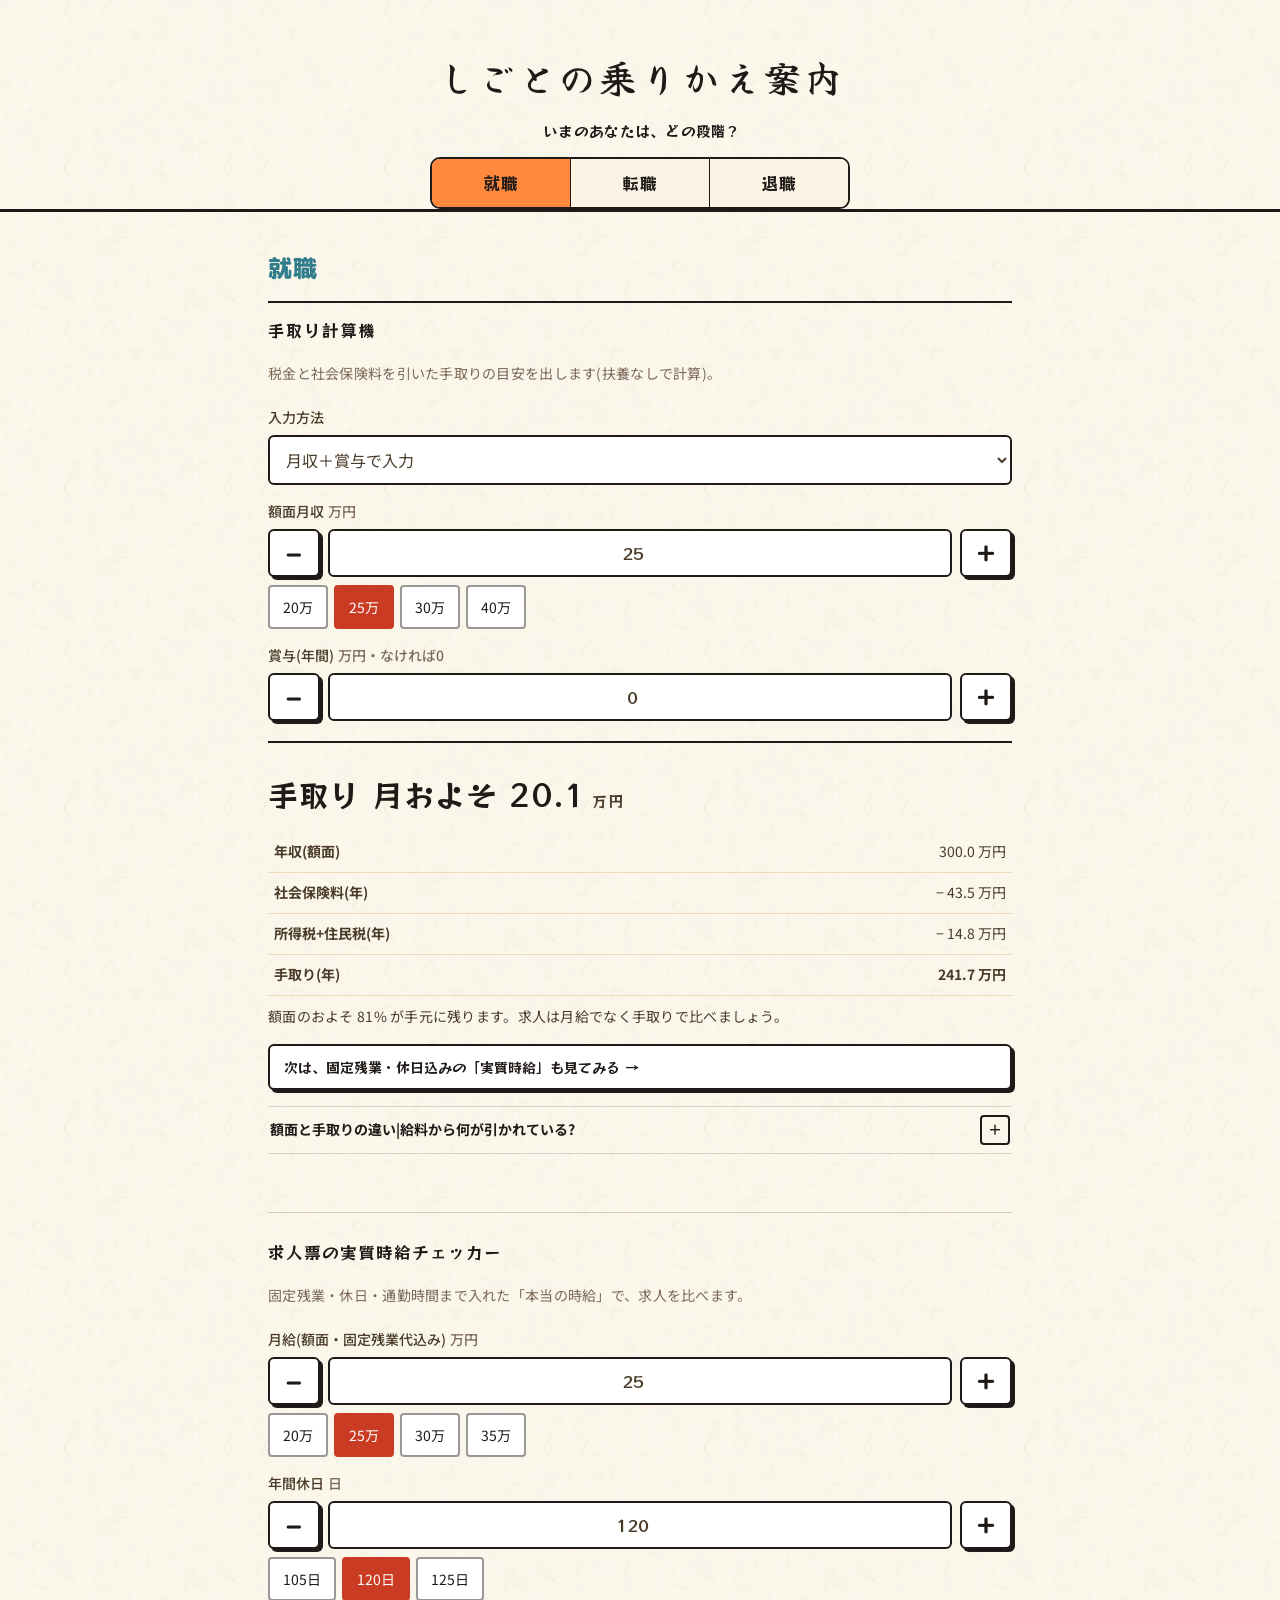
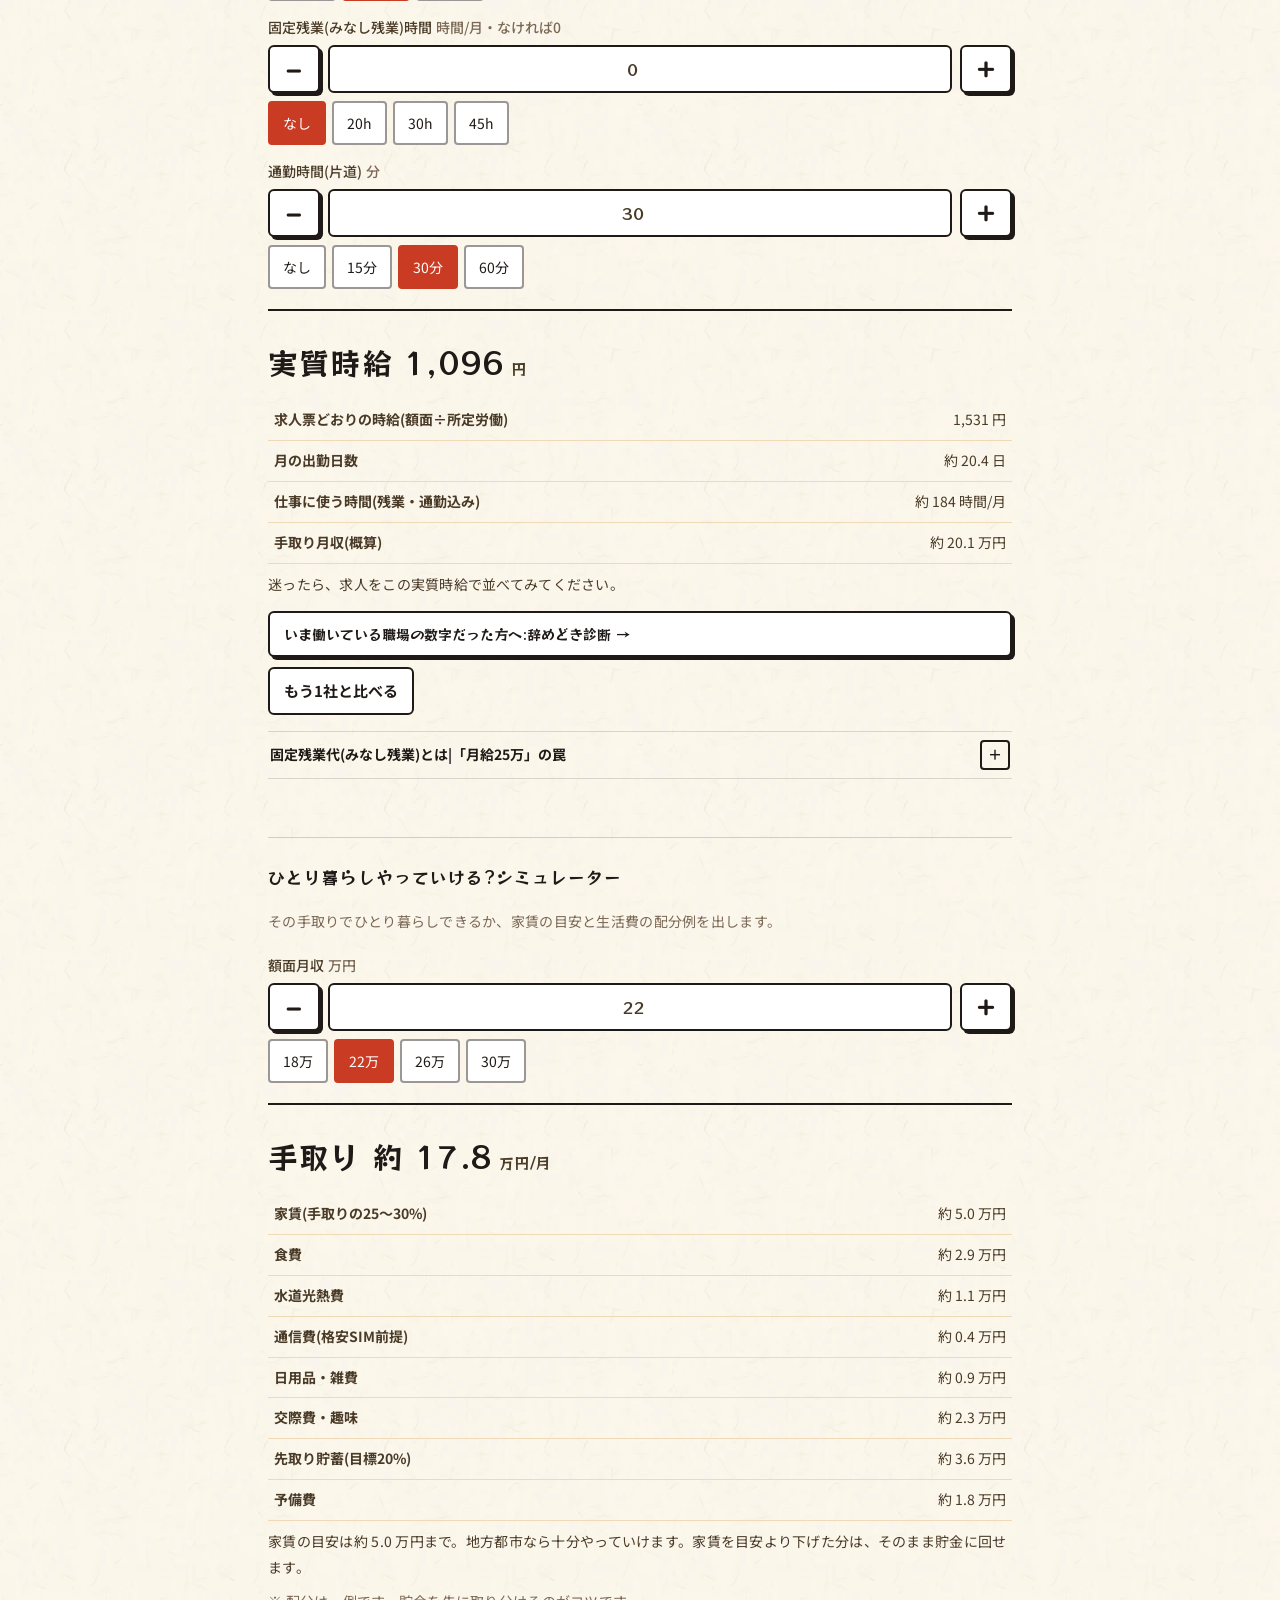
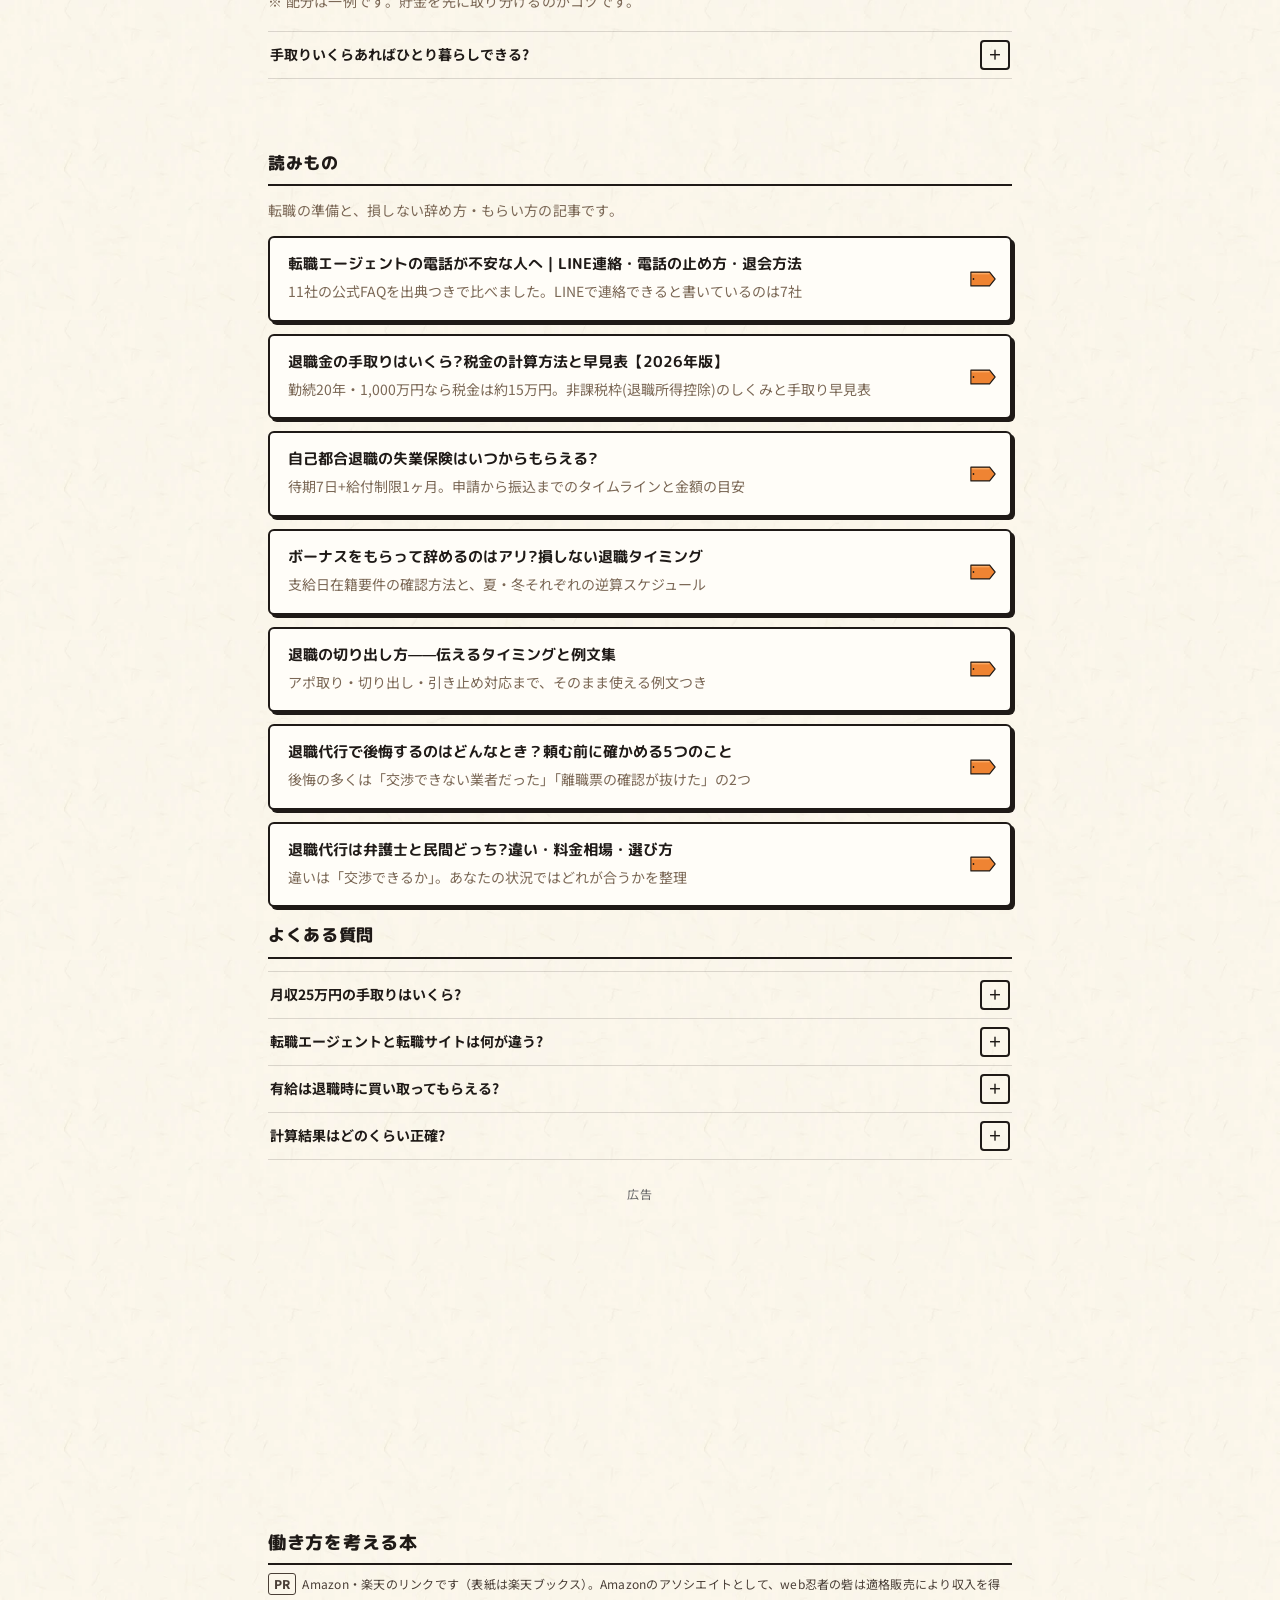
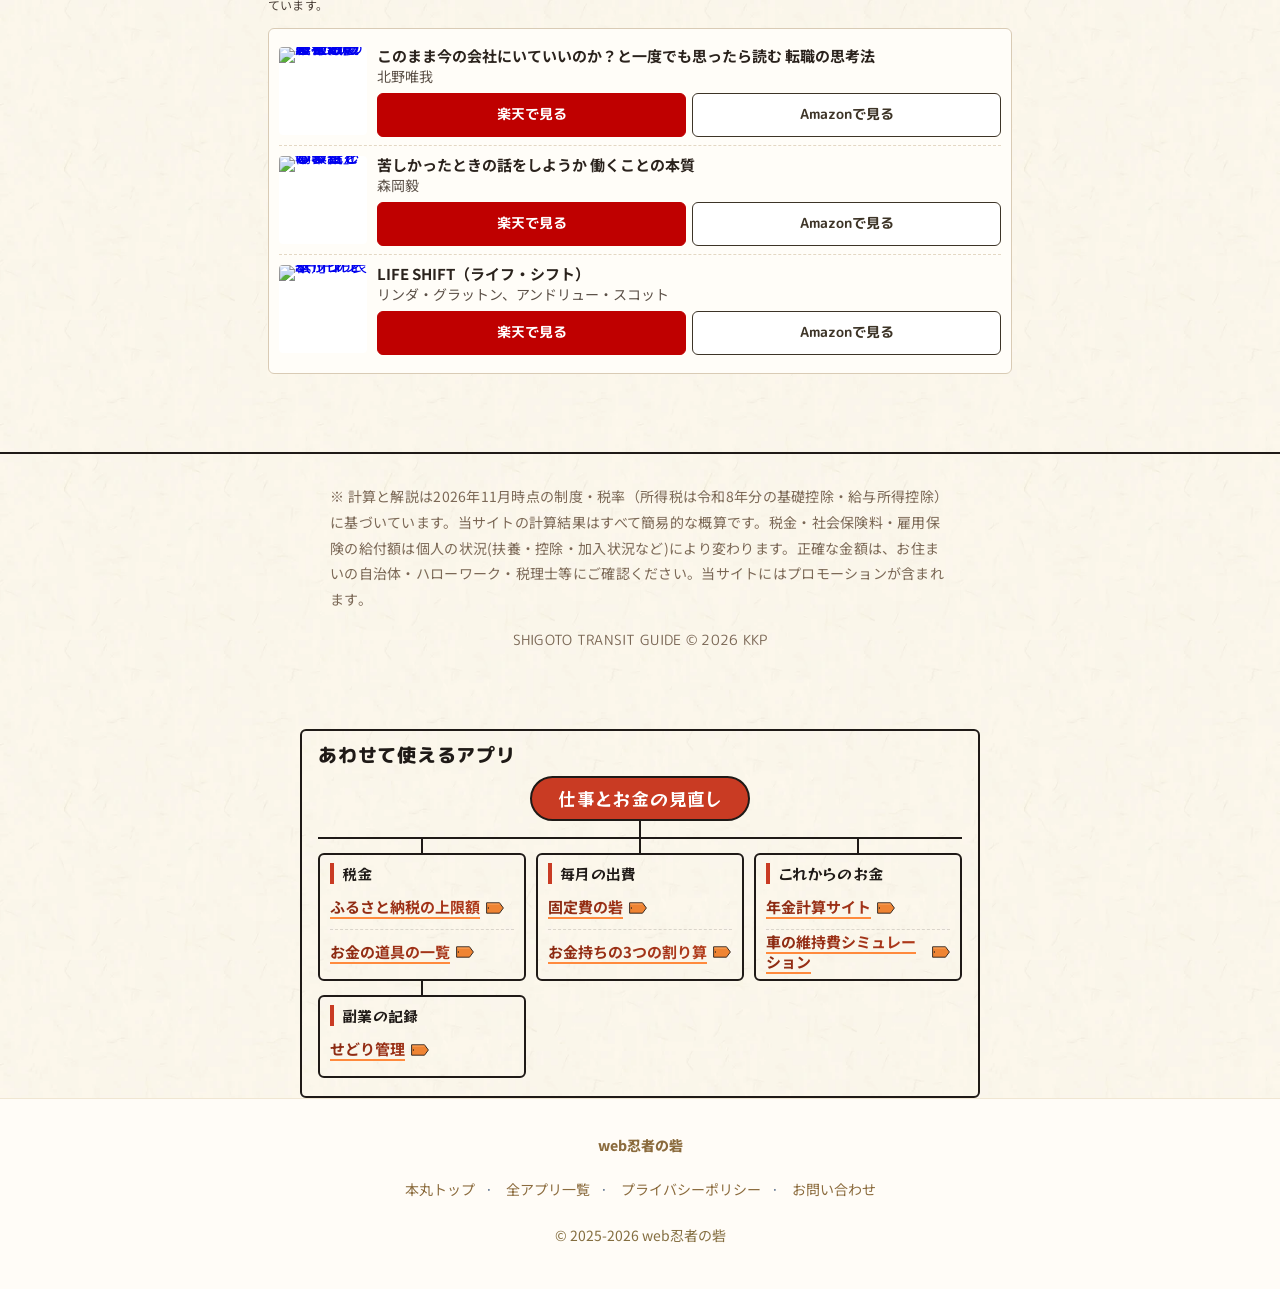
==== commit 596ef5fe: "働き方を考える本（3冊）を楽天ブックスの表紙つきカードに - kkp-kit 0da92e0 の .k-aff（楽天で見る/Amazonで見る・値段なし・toride_click） - 表紙は楽天ブッ" ====
--- a/index.html
+++ b/index.html
@@ -68,12 +68,17 @@
 }
 </script>
 <!-- Google Analytics -->
-<script async src="https://www.googletagmanager.com/gtag/js?id=G-2LM85GJN0L"></script>
 <script>
   window.dataLayer = window.dataLayer || [];
   function gtag(){dataLayer.push(arguments);}
-  gtag('js', new Date());
-  gtag('config', 'G-2LM85GJN0L');
+  // 本番ドメインだけで計測する（*.pages.dev に来るボットの0秒訪問で数字が崩れていたため）
+  if (/(^|\.)kkpwebninja\.com$/.test(location.hostname)) {
+    var gs = document.createElement('script'); gs.async = true;
+    gs.src = 'https://www.googletagmanager.com/gtag/js?id=G-2LM85GJN0L';
+    document.head.appendChild(gs);
+    gtag('js', new Date());
+    gtag('config', 'G-2LM85GJN0L');
+  }
 </script>
 <!-- AdSense -->
 <script async data-overlays="bottom" src="https://pagead2.googlesyndication.com/pagead/js/adsbygoogle.js?client=ca-pub-1298304917726270" crossorigin="anonymous"></script>
@@ -97,8 +102,8 @@
 <!-- 筆と太字はこのページで使う字だけ（python3 ~/test/kkp-kit/fonttext.py index.html --extra "（JS 内の全角文字すべて）"） -->
 <link href="https://fonts.googleapis.com/css2?family=Yuji+Syuku&family=RocknRoll+One&display=swap&text=%25%28%29%2B%2C-.%2F0123456789%3A%3FACDEFGHIKLNOPQRSTUZabehimnowz%7C%C2%A9%C2%B7%E2%80%94%E2%80%BB%E2%86%92%E2%88%92%E3%80%81%E3%80%82%E3%80%8C%E3%80%8D%E3%80%90%E3%80%91%E3%80%9C%E3%81%82%E3%81%84%E3%81%86%E3%81%88%E3%81%8A%E3%81%8B%E3%81%8C%E3%81%8D%E3%81%8E%E3%81%8F%E3%81%90%E3%81%91%E3%81%92%E3%81%93%E3%81%94%E3%81%95%E3%81%97%E3%81%98%E3%81%99%E3%81%9A%E3%81%9B%E3%81%9D%E3%81%9E%E3%81%9F%E3%81%A0%E3%81%A1%E3%81%A3%E3%81%A4%E3%81%A5%E3%81%A6%E3%81%A7%E3%81%A8%E3%81%A9%E3%81%AA%E3%81%AB%E3%81%AE%E3%81%AF%E3%81%B0%E3%81%B2%E3%81%B3%E3%81%B6%E3%81%B8%E3%81%B9%E3%81%BB%E3%81%BC%E3%81%BE%E3%81%BF%E3%82%80%E3%82%81%E3%82%82%E3%82%84%E3%82%87%E3%82%88%E3%82%89%E3%82%8A%E3%82%8B%E3%82%8C%E3%82%8D%E3%82%8F%E3%82%92%E3%82%93%E3%82%A2%E3%82%A4%E3%82%A7%E3%82%A8%E3%82%AB%E3%82%AF%E3%82%B0%E3%82%B1%E3%82%B3%E3%82%B5%E3%82%B7%E3%82%B8%E3%82%B9%E3%82%BC%E3%82%BD%E3%82%BF%E3%83%80%E3%83%81%E3%83%83%E3%83%84%E3%83%88%E3%83%89%E3%83%8A%E3%83%8B%E3%83%8D%E3%83%8E%E3%83%8F%E3%83%90%E3%83%93%E3%83%95%E3%83%97%E3%83%99%E3%83%9C%E3%83%9D%E3%83%9F%E3%83%A0%E3%83%A1%E3%83%A2%E3%83%A5%E3%83%A7%E3%83%A9%E3%83%AA%E3%83%AB%E3%83%AC%E3%83%AD%E3%83%AF%E3%83%B3%E3%83%B6%E3%83%BB%E3%83%BC%E4%B8%80%E4%B8%87%E4%B8%88%E4%B8%8A%E4%B8%8B%E4%B8%8D%E4%B8%8E%E4%B8%A6%E4%B8%AD%E4%B8%B8%E4%B9%97%E4%BA%88%E4%BA%8B%E4%BA%A4%E4%BA%BA%E4%BB%8A%E4%BB%8B%E4%BB%95%E4%BB%98%E4%BB%A3%E4%BB%A4%E4%BB%A5%E4%BB%B6%E4%BB%BB%E4%BC%81%E4%BC%91%E4%BC%9A%E4%BC%9D%E4%BD%8E%E4%BD%8F%E4%BD%93%E4%BD%95%E4%BD%99%E4%BD%9C%E4%BD%BF%E4%BE%8B%E4%BE%A1%E4%BF%82%E4%BF%9D%E4%BF%A1%E5%80%8B%E5%80%92%E5%81%A5%E5%81%B4%E5%82%99%E5%83%8D%E5%84%AA%E5%85%88%E5%85%A5%E5%85%A8%E5%85%AC%E5%85%B7%E5%85%B8%E5%86%85%E5%86%86%E5%86%8D%E5%86%AC%E5%87%BA%E5%88%86%E5%88%87%E5%88%9D%E5%88%A4%E5%88%A5%E5%88%B6%E5%89%87%E5%89%8D%E5%89%AF%E5%89%B2%E5%8A%9B%E5%8A%A0%E5%8A%AA%E5%8A%B9%E5%8B%95%E5%8B%99%E5%8B%9F%E5%8B%A2%E5%8B%A4%E5%8B%A7%E5%8C%96%E5%8C%97%E5%8C%BA%E5%8D%8A%E5%8D%92%E5%8E%9A%E5%8E%9F%E5%8F%8B%E5%8F%8D%E5%8F%8E%E5%8F%96%E5%8F%97%E5%8F%A3%E5%90%88%E5%90%8C%E5%90%91%E5%90%AB%E5%91%8A%E5%91%BD%E5%92%8C%E5%94%AF%E5%95%8F%E5%96%B6%E5%9B%9E%E5%9B%A0%E5%9B%B2%E5%9B%BA%E5%9B%BD%E5%9C%A8%E5%9C%B0%E5%9D%87%E5%9F%BA%E5%A0%B1%E5%A0%B4%E5%A2%83%E5%A2%97%E5%A3%AB%E5%A3%B2%E5%A4%89%E5%A4%8F%E5%A4%96%E5%A4%9A%E5%A4%9C%E5%A4%A7%E5%A4%A9%E5%A4%AB%E5%A4%B1%E5%A5%A8%E5%A7%8B%E5%AD%97%E5%AE%85%E5%AE%89%E5%AE%8C%E5%AE%9A%E5%AE%9F%E5%AE%B6%E5%AF%BE%E5%B0%91%E5%B0%B1%E5%B1%80%E5%B1%8A%E5%B2%A1%E5%B4%A9%E5%B7%AE%E5%B7%B1%E5%B8%82%E5%B9%B3%E5%B9%B4%E5%BA%A6%E5%BA%A7%E5%BA%B7%E5%BC%81%E5%BC%8F%E5%BC%95%E5%BC%B7%E5%BD%93%E5%BD%A2%E5%BD%B1%E5%BD%B9%E5%BE%85%E5%BE%8B%E5%BE%8C%E5%BE%97%E5%BE%B4%E5%BF%85%E5%BF%8D%E5%BF%98%E5%BF%9C%E6%80%9D%E6%80%A7%E6%81%A9%E6%81%B5%E6%82%94%E6%83%85%E6%83%91%E6%83%B3%E6%84%8F%E6%84%9F%E6%85%8B%E6%85%AE%E6%88%90%E6%88%91%E6%88%BB%E6%89%80%E6%89%8B%E6%89%95%E6%89%B6%E6%8A%8A%E6%8A%98%E6%8A%9C%E6%8A%9E%E6%8A%BC%E6%8B%85%E6%8C%81%E6%8C%AF%E6%8E%A1%E6%8E%A2%E6%8E%A5%E6%8E%A7%E6%8F%89%E6%8F%90%E6%8F%9B%E6%8F%A1%E6%90%8D%E6%94%AF%E6%95%B0%E6%95%B4%E6%96%87%E6%96%99%E6%96%AD%E6%96%B0%E6%96%B9%E6%97%8F%E6%97%A5%E6%97%A9%E6%98%8E%E6%98%93%E6%98%A0%E6%99%82%E6%9A%AE%E6%9B%B8%E6%9B%BF%E6%9C%80%E6%9C%88%E6%9C%89%E6%9C%9F%E6%9C%AA%E6%9C%AB%E6%9C%AC%E6%9D%91%E6%9D%A1%E6%9D%A5%E6%9E%9C%E6%9E%A0%E6%9F%BB%E6%A0%B9%E6%A0%BC%E6%A1%88%E6%A3%AE%E6%A5%AD%E6%A6%82%E6%A7%8B%E6%A9%9F%E6%AC%A1%E6%AD%A2%E6%AD%A3%E6%AD%B3%E6%AE%8B%E6%AE%B5%E6%AF%85%E6%AF%8E%E6%AF%94%E6%B0%91%E6%B0%97%E6%B0%B4%E6%B1%82%E6%B1%BA%E6%B2%BB%E6%B3%81%E6%B3%89%E6%B3%95%E6%B3%A8%E6%B4%BB%E6%B4%BE%E6%B6%88%E6%B8%89%E6%B8%9B%E6%BA%80%E6%BA%90%E6%BA%96%E7%82%B9%E7%84%A1%E7%84%A6%E7%89%87%E7%89%88%E7%89%A9%E7%8A%B6%E7%8E%87%E7%8F%8D%E7%8F%BE%E7%90%86%E7%92%B0%E7%94%98%E7%94%9F%E7%94%A3%E7%94%A8%E7%94%B1%E7%94%B3%E7%94%BA%E7%95%8C%E7%95%AA%E7%95%B0%E7%99%BA%E7%99%BB%E7%9A%84%E7%9B%AE%E7%9B%B4%E7%9B%B8%E7%9C%A0%E7%9D%A1%E7%9F%A5%E7%9F%AD%E7%A0%A6%E7%A2%BA%E7%A4%8E%E7%A4%BE%E7%A5%9D%E7%A5%A8%E7%A7%BB%E7%A8%8B%E7%A8%8E%E7%AA%93%E7%AB%8B%E7%AC%AC%E7%AD%89%E7%AD%94%E7%AE%97%E7%AE%A1%E7%AE%B1%E7%AF%80%E7%AF%84%E7%B0%A1%E7%B1%8D%E7%B4%84%E7%B4%B0%E7%B4%B9%E7%B5%84%E7%B5%90%E7%B5%A1%E7%B5%A6%E7%B6%99%E7%B6%9A%E7%B6%AD%E7%B6%B1%E7%B7%8F%E7%B8%AE%E7%B8%BE%E7%BD%A0%E7%BD%B2%E7%BE%A9%E7%BF%8C%E8%80%83%E8%80%85%E8%80%97%E8%81%B7%E8%82%A2%E8%87%AA%E8%88%AC%E8%89%AF%E8%8B%A6%E8%90%BD%E8%93%84%E8%A1%8C%E8%A1%A8%E8%A6%81%E8%A6%8B%E8%A6%8F%E8%A6%A7%E8%A7%A3%E8%A8%80%E8%A8%88%E8%A8%98%E8%A8%BA%E8%A9%B1%E8%AA%8D%E8%AA%AC%E8%AA%AD%E8%AA%B2%E8%AA%BF%E8%AB%87%E8%AB%8B%E8%AD%B7%E8%B2%A0%E8%B2%A9%E8%B2%AF%E8%B2%B7%E8%B2%BB%E8%B3%83%E8%B3%87%E8%B3%9E%E8%B3%AA%E8%B6%85%E8%BA%AB%E8%BB%8A%E8%BB%A2%E8%BC%83%E8%BC%89%E8%BE%9E%E8%BE%BC%E8%BF%91%E8%BF%B7%E9%80%80%E9%80%86%E9%80%94%E9%80%9A%E9%80%A0%E9%80%A3%E9%80%B1%E9%81%87%E9%81%8B%E9%81%8E%E9%81%93%E9%81%95%E9%81%A9%E9%81%B8%E9%83%A8%E9%83%BD%E9%85%8D%E9%87%8D%E9%87%8E%E9%87%91%E9%8C%B2%E9%95%B7%E9%96%93%E9%96%A2%E9%99%90%E9%99%A2%E9%99%A4%E9%99%BA%E9%9A%8E%E9%9A%9B%E9%9B%86%E9%9B%87%E9%9B%A2%E9%9B%BB%E9%9D%9E%E9%9D%A2%E9%9F%BF%E9%A0%86%E9%A0%BC%E9%A1%8C%E9%A1%8D%E9%A3%9F%E9%A4%8A%E9%AB%98%E9%BD%A2%EF%BC%88%EF%BC%89%EF%BC%8B%EF%BC%9F%EF%BD%9C" rel="stylesheet">
 <!-- 共通部品 D4（kkp-kit を kit/ にコピーしたもの。中は手で直さず kkp-kit 側で直して sync.sh） -->
-<link rel="stylesheet" href="/kit/kit.css?v=6f47ed7">
-<script src="/kit/kit.js?v=6f47ed7" defer></script>
+<link rel="stylesheet" href="/kit/kit.css?v=0da92e0">
+<script src="/kit/kit.js?v=0da92e0" defer></script>
 <style>
 :root{
   --orange:#F08A3C;
@@ -285,6 +290,8 @@
 .q-clear{min-height:44px;margin-left:6px;padding:6px 12px;border:1.5px solid var(--line);border-radius:6px;background:#fff;color:var(--ink);font:inherit;font-size:13px;cursor:pointer;}
 .q-again{font-size:13px;color:var(--ink-soft);margin:0 0 6px;}
 
+/* 2026-11-23 答えの直後に次の道具へ1行(固定費の砦・年金計算) */
+.xlink{margin:8px 0 0;font-size:15px}
 /* ===== timeline (退職日プランナー) ===== */
 .timeline{margin-top:14px;}
 .tstep{
@@ -1017,15 +1024,27 @@
      data-full-width-responsive="false"></ins></div>
     <script>(adsbygoogle = window.adsbygoogle || []).push({});</script>
   </div>
-  <!-- 本の紹介（Amazonアソシエイト・2026-11-04。価格は書かない・読み放題は置いた日に商品ページで確認） -->
+  <!-- 本の紹介（Amazonアソシエイト・2026-11-04。価格は書かない・読み放題は置いた日に商品ページで確認）。2026-11-26 楽天ブックスの表紙つきカードに（在庫ありを確認・楽天の計測IDはまだない） -->
   <section class="bk" aria-labelledby="bk-h">
     <h2 id="bk-h">働き方を考える本</h2>
-    <p class="bk-pr"><span>PR</span>Amazonのリンクです。Amazonのアソシエイトとして、web忍者の砦は適格販売により収入を得ています。</p>
-    <ul class="bk-list">
-      <li><a href="https://www.amazon.co.jp/dp/4478105553?tag=kkp15-22" target="_blank" rel="nofollow sponsored noopener" onclick="if(typeof gtag==='function')gtag('event','aff_amazon_book')"><b>このまま今の会社にいていいのか？と一度でも思ったら読む 転職の思考法</b><span>北野唯我</span></a></li>
-      <li><a href="https://www.amazon.co.jp/dp/4478107823?tag=kkp15-22" target="_blank" rel="nofollow sponsored noopener" onclick="if(typeof gtag==='function')gtag('event','aff_amazon_book')"><b>苦しかったときの話をしようか 働くことの本質</b><span>森岡毅</span></a></li>
-      <li><a href="https://www.amazon.co.jp/dp/4492533877?tag=kkp15-22" target="_blank" rel="nofollow sponsored noopener" onclick="if(typeof gtag==='function')gtag('event','aff_amazon_book')"><b>LIFE SHIFT（ライフ・シフト）</b><span>リンダ・グラットン、アンドリュー・スコット</span></a></li>
-    </ul>
+    <p class="bk-pr"><span>PR</span>Amazon・楽天のリンクです（表紙は楽天ブックス）。Amazonのアソシエイトとして、web忍者の砦は適格販売により収入を得ています。</p>
+    <div class="k-aff" data-zone="affiliate_shigoto_books">
+      <div class="k-aff-item">
+        <a class="k-aff-img" href="https://hb.afl.rakuten.co.jp/hgc/11008fdf.72a391c0.11008fe0.307a7b09/?pc=https%3A%2F%2Fbooks.rakuten.co.jp%2Frb%2F15483227%2F&amp;m=https%3A%2F%2Fbooks.rakuten.co.jp%2Frb%2F15483227%2F" target="_blank" rel="nofollow sponsored noopener" data-store="rakuten" data-item="book_tenshoku"><img src="https://thumbnail.image.rakuten.co.jp/@0_mall/book/cabinet/5559/9784478105559.jpg?_ex=200x200" width="88" height="88" loading="lazy" alt="本「このまま今の会社にいていいのか？と一度でも思ったら読む 転職の思考法」の表紙"></a>
+        <div class="k-aff-txt"><b>このまま今の会社にいていいのか？と一度でも思ったら読む 転職の思考法</b><span class="k-aff-desc">北野唯我</span>
+          <div class="k-aff-btns"><a class="k-aff-rakuten" href="https://hb.afl.rakuten.co.jp/hgc/11008fdf.72a391c0.11008fe0.307a7b09/?pc=https%3A%2F%2Fbooks.rakuten.co.jp%2Frb%2F15483227%2F&amp;m=https%3A%2F%2Fbooks.rakuten.co.jp%2Frb%2F15483227%2F" target="_blank" rel="nofollow sponsored noopener" data-store="rakuten" data-item="book_tenshoku">楽天で見る</a><a class="k-aff-amazon" href="https://www.amazon.co.jp/dp/4478105553?tag=kkp15-22" target="_blank" rel="nofollow sponsored noopener" data-store="amazon" data-item="book_tenshoku" onclick="if(typeof gtag==='function')gtag('event','aff_amazon_book')">Amazonで見る</a></div></div>
+      </div>
+      <div class="k-aff-item">
+        <a class="k-aff-img" href="https://hb.afl.rakuten.co.jp/hgc/11008fdf.72a391c0.11008fe0.307a7b09/?pc=https%3A%2F%2Fbooks.rakuten.co.jp%2Frb%2F15830754%2F&amp;m=https%3A%2F%2Fbooks.rakuten.co.jp%2Frb%2F15830754%2F" target="_blank" rel="nofollow sponsored noopener" data-store="rakuten" data-item="book_morioka"><img src="https://thumbnail.image.rakuten.co.jp/@0_mall/book/cabinet/7829/9784478107829_1_2.jpg?_ex=200x200" width="88" height="88" loading="lazy" alt="本「苦しかったときの話をしようか 働くことの本質」の表紙"></a>
+        <div class="k-aff-txt"><b>苦しかったときの話をしようか 働くことの本質</b><span class="k-aff-desc">森岡毅</span>
+          <div class="k-aff-btns"><a class="k-aff-rakuten" href="https://hb.afl.rakuten.co.jp/hgc/11008fdf.72a391c0.11008fe0.307a7b09/?pc=https%3A%2F%2Fbooks.rakuten.co.jp%2Frb%2F15830754%2F&amp;m=https%3A%2F%2Fbooks.rakuten.co.jp%2Frb%2F15830754%2F" target="_blank" rel="nofollow sponsored noopener" data-store="rakuten" data-item="book_morioka">楽天で見る</a><a class="k-aff-amazon" href="https://www.amazon.co.jp/dp/4478107823?tag=kkp15-22" target="_blank" rel="nofollow sponsored noopener" data-store="amazon" data-item="book_morioka" onclick="if(typeof gtag==='function')gtag('event','aff_amazon_book')">Amazonで見る</a></div></div>
+      </div>
+      <div class="k-aff-item">
+        <a class="k-aff-img" href="https://hb.afl.rakuten.co.jp/hgc/11008fdf.72a391c0.11008fe0.307a7b09/?pc=https%3A%2F%2Fbooks.rakuten.co.jp%2Frb%2F14383465%2F&amp;m=https%3A%2F%2Fbooks.rakuten.co.jp%2Frb%2F14383465%2F" target="_blank" rel="nofollow sponsored noopener" data-store="rakuten" data-item="book_lifeshift"><img src="https://thumbnail.image.rakuten.co.jp/@0_mall/book/cabinet/3871/9784492533871_1_3.jpg?_ex=200x200" width="88" height="88" loading="lazy" alt="本「LIFE SHIFT（ライフ・シフト）」の表紙"></a>
+        <div class="k-aff-txt"><b>LIFE SHIFT（ライフ・シフト）</b><span class="k-aff-desc">リンダ・グラットン、アンドリュー・スコット</span>
+          <div class="k-aff-btns"><a class="k-aff-rakuten" href="https://hb.afl.rakuten.co.jp/hgc/11008fdf.72a391c0.11008fe0.307a7b09/?pc=https%3A%2F%2Fbooks.rakuten.co.jp%2Frb%2F14383465%2F&amp;m=https%3A%2F%2Fbooks.rakuten.co.jp%2Frb%2F14383465%2F" target="_blank" rel="nofollow sponsored noopener" data-store="rakuten" data-item="book_lifeshift">楽天で見る</a><a class="k-aff-amazon" href="https://www.amazon.co.jp/dp/4492533877?tag=kkp15-22" target="_blank" rel="nofollow sponsored noopener" data-store="amazon" data-item="book_lifeshift" onclick="if(typeof gtag==='function')gtag('event','aff_amazon_book')">Amazonで見る</a></div></div>
+      </div>
+    </div>
   </section>
 </section>
 </main>
@@ -1419,6 +1438,7 @@
     cta = `<button class="innerlink" onclick="goTool('transfer','tool-compare')">転職したら手取りがどう変わるか比べる(手取り比較) →</button>`;
   } else if(key === "move"){
     cta = `<button class="innerlink" onclick="goTool('exit','tool-exitplan')">ボーナスと有給を取りこぼさない退職日を出す →</button>
+    <p class="xlink"><a class="k-link" href="https://nenkin-sim.kkpwebninja.com/" onclick="if(typeof gtag==='function')gtag('event','xlink_nenkin',{from:'shigoto'})">辞めたあとの年金の目安</a></p>
     <div class="cta" style="margin-top:14px;">
       <p>自分から切り出せない・引き止めが強くて辞めさせてもらえない、というときは、弁護士が運営する退職代行に任せる方法もあります。有給の消化や未払いの話も、弁護士なら会社と交渉できます。</p>
       <a href="//ck.jp.ap.valuecommerce.com/servlet/referral?sid=3773481&amp;pid=892635584" rel="nofollow sponsored noopener" target="_blank" onclick="if(typeof gtag==='function')gtag('event','affiliate_click',{page:'index',from:'quiz_move',via:'${via}'})">弁護士運営の退職代行を見る<img src="//ad.jp.ap.valuecommerce.com/servlet/gifbanner?sid=3773481&amp;pid=892635584" height="1" width="1" border="0" alt=""></a>
@@ -1634,6 +1654,7 @@
       <tr><th>給付日数</th><td class="num">${days} 日</td></tr>
       ${runway}
     </table>
+    ${runway ? `<p class="xlink"><a class="k-link" href="https://kotei.kkpwebninja.com/" onclick="if(typeof gtag==='function')gtag('event','xlink_kotei',{from:'shigoto'})">毎月の固定費を見直す</a></p>` : ""}
     <p>${restriction}</p>
     <p style="font-size:13px;color:var(--ink-soft);">※ 給付率と1日の上限は2026年8月1日からの額（<a href="https://www.mhlw.go.jp/stf/newpage_74837.html" target="_blank" rel="noopener">厚生労働省の発表</a>・2026年11月1日確認）。正確な額はハローワークで決まります。</p>
     <button class="innerlink" onclick="goTool('transfer','tool-quiz')">「辞める」とまだ決めきれていない方へ:辞めどき診断 →</button>`;
--- a/kit/kit.css
+++ b/kit/kit.css
@@ -36,9 +36,9 @@
 
 /* ---------- ボタン（主＝木札／副／小／大） ---------- */
 .k-btn{display:inline-flex;align-items:center;justify-content:center;font-family:var(--k-bold);font-weight:400;letter-spacing:.04em;line-height:1.2;font-feature-settings:"palt" 1;text-decoration:none;cursor:pointer;transition:transform .08s,box-shadow .08s,filter .08s,background .15s;-webkit-tap-highlight-color:transparent}
-/* 主ボタン: 2026-11-09 ユーザー承認で全サイト「平らなオレンジ＋墨の枠」に統一（木目の板はやめた。10/30の配色調査・ワードウルフ等5サイトの試しを kit に取り込み）。色は --k-btn-main（既定 #f26a1b） */
+/* 主ボタン: 2026-11-24 文字を17→19pxに（白×#f26a1b は 3.06:1。WCAG/HIG の大きな太字＝3:1 を満たすため・ユーザー承認A）。2026-11-09 ユーザー承認で全サイト「平らなオレンジ＋墨の枠」に統一（木目の板はやめた。10/30の配色調査・ワードウルフ等5サイトの試しを kit に取り込み）。色は --k-btn-main（既定 #f26a1b） */
 :root{--k-btn-main:#f26a1b;--k-navy:#2b3768}
-.k-btn-main{position:relative;min-height:56px;padding:0 22px;border:3px solid var(--k-sumi);border-radius:14px;background:var(--k-btn-main);color:#fff;font-size:17px;text-shadow:0 1px 0 var(--k-sumi),1px 0 0 var(--k-sumi),0 -1px 0 var(--k-sumi),-1px 0 0 var(--k-sumi);filter:drop-shadow(4px 4px 0 var(--k-sumi));white-space:nowrap}
+.k-btn-main{position:relative;min-height:56px;padding:0 22px;border:3px solid var(--k-sumi);border-radius:14px;background:var(--k-btn-main);color:#fff;font-size:19px;text-shadow:0 1px 0 var(--k-sumi),1px 0 0 var(--k-sumi),0 -1px 0 var(--k-sumi),-1px 0 0 var(--k-sumi);filter:drop-shadow(4px 4px 0 var(--k-sumi));white-space:nowrap}
 .k-btn-main:hover,.k-btn-main:disabled,.k-btn-main[disabled]{background:var(--k-btn-main)}
 .k-btn-main::after{content:"";position:absolute;inset:0;border-radius:11px;pointer-events:none;background:linear-gradient(110deg,transparent 38%,rgba(255,255,255,.45) 50%,transparent 62%) no-repeat;background-size:260% 100%;background-position:120% 0;transition:background-position .7s ease}
 .k-btn-main:hover::after,.k-btn-main:focus-visible::after{background-position:-20% 0}
@@ -768,3 +768,65 @@
 .k-talk.a>p::before{left:auto;right:-9px;border:0;border-right:2px solid #efc98a;border-top:2px solid #efc98a}
 @media(max-width:420px){.k-talk>img{width:52px;height:52px}}
 @media print{.k-talks{display:none}}
+
+/* ===== アプリのような操作感（2026-11-23）=====
+   スマホで「Webページを触っている感じ」を減らす小さな決まり。見た目は変えない。
+   1) 入力欄を押しても画面が勝手に拡大しない（iOS は 16px 未満の入力欄で拡大する）
+   2) ボタンのダブルタップ拡大の待ちをなくし、押した瞬間に反応する
+   3) ボタンを長押ししても文字選択やメニューが出ない
+   4) 同じサイト内のページ移動をふわっと切り替える（対応ブラウザだけ。動きを減らす設定の人には出さない） */
+@media (pointer:coarse){
+  input:not([type=checkbox]):not([type=radio]):not([type=range]):not([type=color]),select,textarea{font-size:16px!important}
+}
+a,button,summary,label,select,[role=button],input[type=checkbox],input[type=radio]{touch-action:manipulation}
+button,[role=button],.k-btn{-webkit-user-select:none;user-select:none;-webkit-touch-callout:none}
+@media (prefers-reduced-motion:no-preference){
+  @view-transition{navigation:auto}
+  ::view-transition-old(root),::view-transition-new(root){animation-duration:.18s}
+}
+
+/* ===== 商品カード（アフィリエイト・2026-11-26）=====
+   すでに貼ってあるアフィリのリンクを「楽天の商品画像＋商品名＋1行＋ボタン」のカードにする。手本は砦の /block/ と年末ゲーム記事のマリオ花札。
+   約束: PR の表記を必ず出す／画像は楽天の商品画像（thumbnail.image.rakuten.co.jp・Amazon の画像は直接読まない）／値段は書かない／
+         楽天＝赤い「楽天で見る」、Amazon＝白い「Amazonで探す」（文字だけ）。クリックは kit.js が gtag('event','toride_click') を送る。
+   <aside class="k-aff" data-zone="affiliate_ito_compare">
+     <p class="k-aff-h"><span class="k-aff-pr">PR</span>見出し</p>
+     <div class="k-aff-item">
+       <a class="k-aff-img" href="楽天のリンク" target="_blank" rel="nofollow sponsored noopener" data-store="rakuten" data-item="rainbow"><img src="https://thumbnail.image.rakuten.co.jp/@0_mall/…jpg?_ex=200x200" width="88" height="88" loading="lazy" alt="商品の箱"></a>
+       <div class="k-aff-txt"><b>商品名</b><span class="k-aff-desc">1行の説明</span>
+         <div class="k-aff-btns"><a class="k-aff-rakuten" href="…" …>楽天で見る</a><a class="k-aff-amazon" href="…" …>Amazonで探す</a></div></div>
+     </div>
+   </aside> */
+.k-aff{border:1px solid #d9cbb5;border-radius:6px;padding:8px 10px 10px;margin:14px 0 18px;background:#fffdf8;color:#3d3427;text-align:left}
+.k-aff-h{display:flex;align-items:center;gap:6px;margin:0 0 4px;font-size:14px;font-weight:700;line-height:1.5;color:#4a3f37}
+.k-aff-pr{flex:none;font-size:12px;border:1px solid #8a7d6b;color:#5b5047;padding:0 4px;border-radius:3px;line-height:1.5;font-weight:400;letter-spacing:0}
+.k-aff-lead{margin:0 0 6px;font-size:14px;line-height:1.6;color:#3d3427}
+.k-aff-item{display:flex;gap:10px;align-items:center;padding:8px 0;border-top:1px dashed #e4d8c4}
+.k-aff-h+.k-aff-item,.k-aff>.k-aff-item:first-child{border-top:0}
+.k-aff-img{flex:none;display:block;width:88px;height:88px;border-radius:4px;background:#fff;overflow:hidden;line-height:0}
+.k-aff-img img{width:100%;height:100%;object-fit:contain;display:block;margin:0;border:0}
+.k-aff-txt{flex:1;min-width:0;font-size:14px;line-height:1.5;color:#3d3427}
+.k-aff-txt b{display:block;font-size:15px;line-height:1.4;color:#2b231d}
+.k-aff-desc{display:block;font-size:14px;line-height:1.5;color:#5b5047}
+.k-aff-btns{display:flex;flex-wrap:wrap;gap:6px;margin-top:6px}
+.k-aff .k-aff-btns>a[href]{flex:1 1 96px;min-width:fit-content;font-family:var(--k-head);min-height:44px;box-sizing:border-box;display:flex;align-items:center;justify-content:center;padding:0 6px;font-size:14px;font-weight:700;line-height:1.2;border:1.5px solid #3d3427;border-radius:6px;color:#3d3427!important;background:#fff!important;text-decoration:none!important;text-decoration-line:none!important;white-space:nowrap;box-shadow:none;text-shadow:none;letter-spacing:0}
+.k-aff .k-aff-btns>a.k-aff-rakuten[href]{background:#bf0000!important;border-color:#bf0000;color:#fff!important}
+.k-aff .k-aff-btns>a[href]::after,.k-aff .k-aff-btns>a[href]::before{content:none}
+.k-aff a.k-aff-img[href]{text-decoration:none!important;border:0}
+.k-aff-note{margin:6px 0 0;font-size:14px;line-height:1.5;color:#5b5047}
+/* 比べる表の中などで1商品だけ置くとき: <div class="k-aff k-aff-solo"><div class="k-aff-item">…<b><span class="k-aff-pr">PR</span>商品名</b>… */
+.k-aff-solo{margin:8px 0 0;padding:4px 10px}
+.k-aff-solo .k-aff-item{border-top:0;padding:6px 0}
+.k-aff-txt b .k-aff-pr{display:inline-block;margin-right:6px;vertical-align:2px;font-size:12px}
+.k-aff-desc a{color:#7a4a12;text-decoration:underline}
+/* 同じ種類の商品が5つ以上並ぶときは横に流す（縦に長くしない）: <div class="k-aff-scroll"><div class="k-aff-item">…</div>…</div> */
+.k-aff-scroll{display:flex;gap:8px;overflow-x:auto;overscroll-behavior-x:contain;scroll-snap-type:x proximity;padding:2px 2px 8px;margin:4px 0 0;-webkit-overflow-scrolling:touch}
+.k-aff-scroll .k-aff-item{flex:0 0 136px;flex-direction:column;align-items:stretch;gap:6px;padding:8px;border:1px solid #e4d8c4;border-radius:6px;background:#fff;scroll-snap-align:start}
+.k-aff-scroll .k-aff-img{width:100%;height:100px}
+.k-aff-scroll .k-aff-txt b{font-size:14px}
+.k-aff-scroll .k-aff-desc{font-size:14px;line-height:1.4}
+.k-aff-scroll .k-aff-btns{flex-direction:column}
+.k-aff .k-aff-scroll .k-aff-btns>a[href]{flex:none;min-width:0}
+.k-aff-hint{margin:0;font-size:14px;color:#5b5047}
+@media (max-width:360px){.k-aff-img{width:72px;height:72px}}
+@media print{.k-aff{display:none}}
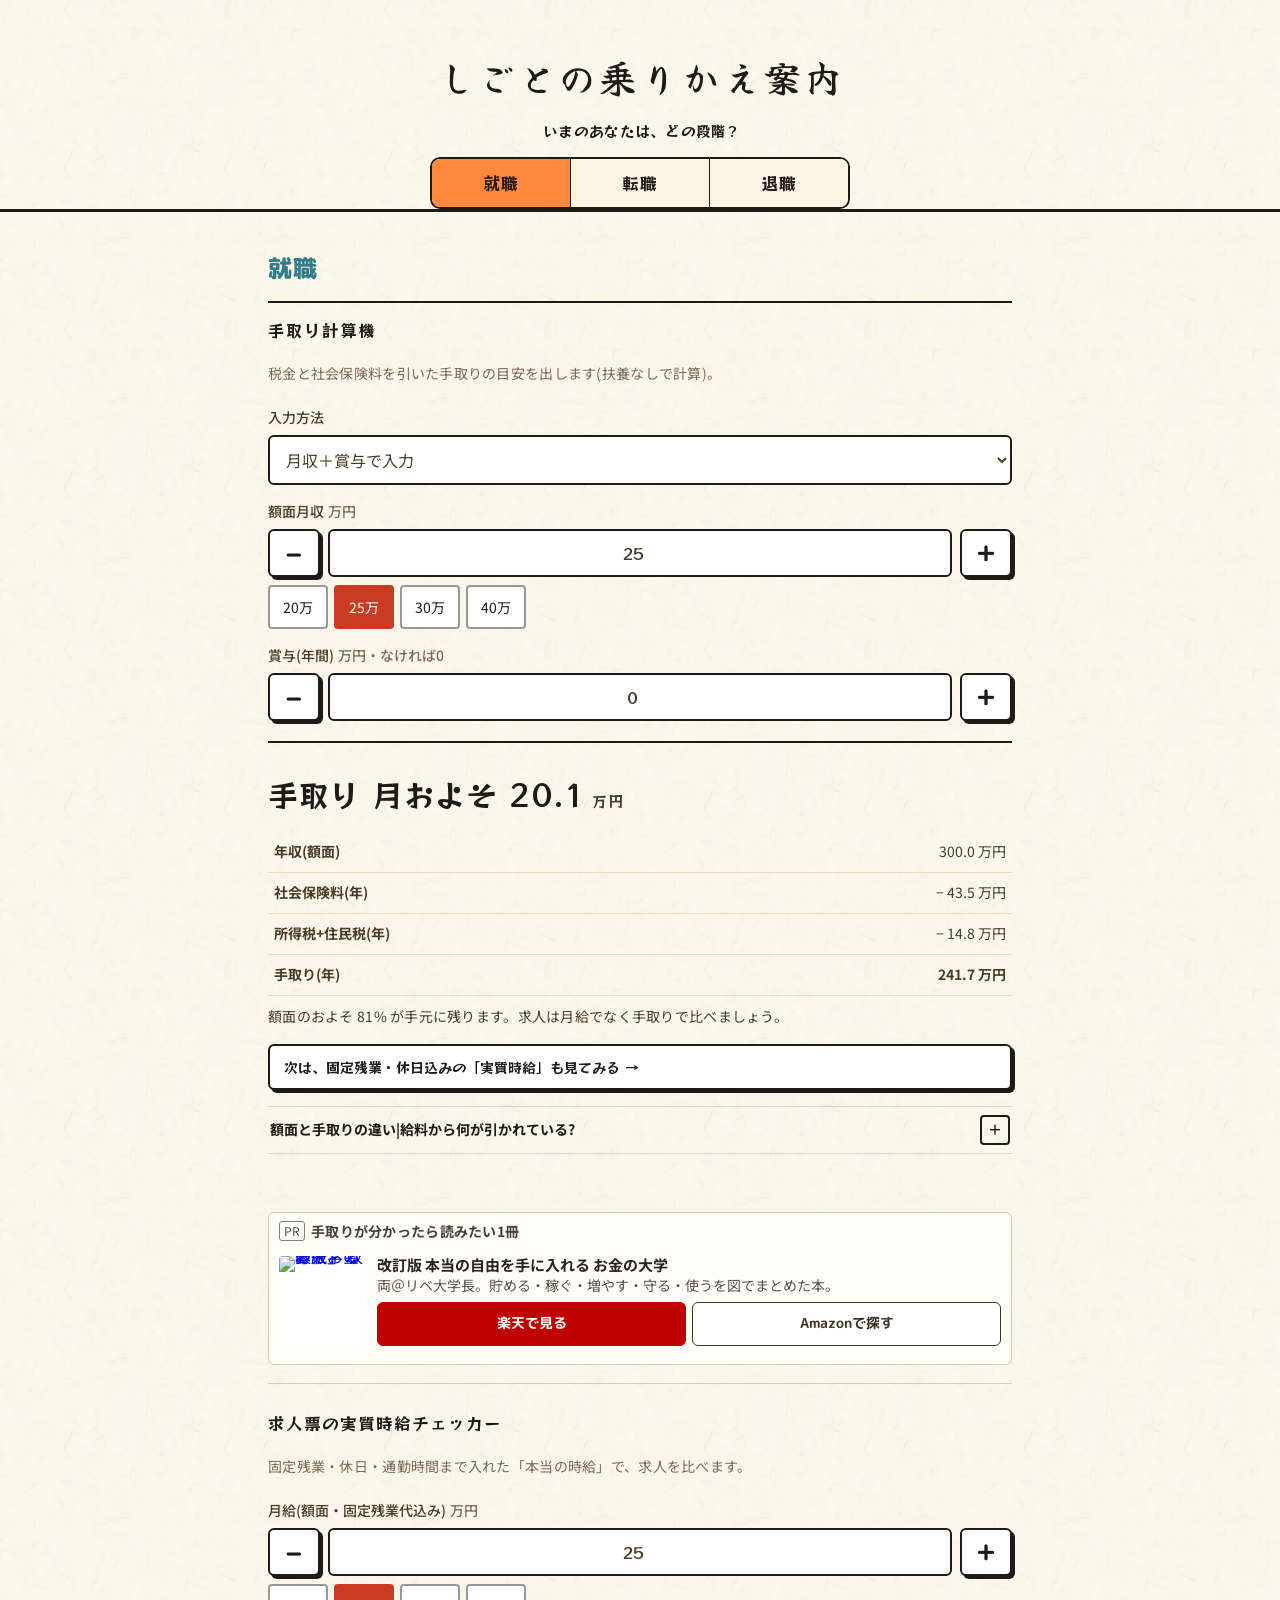
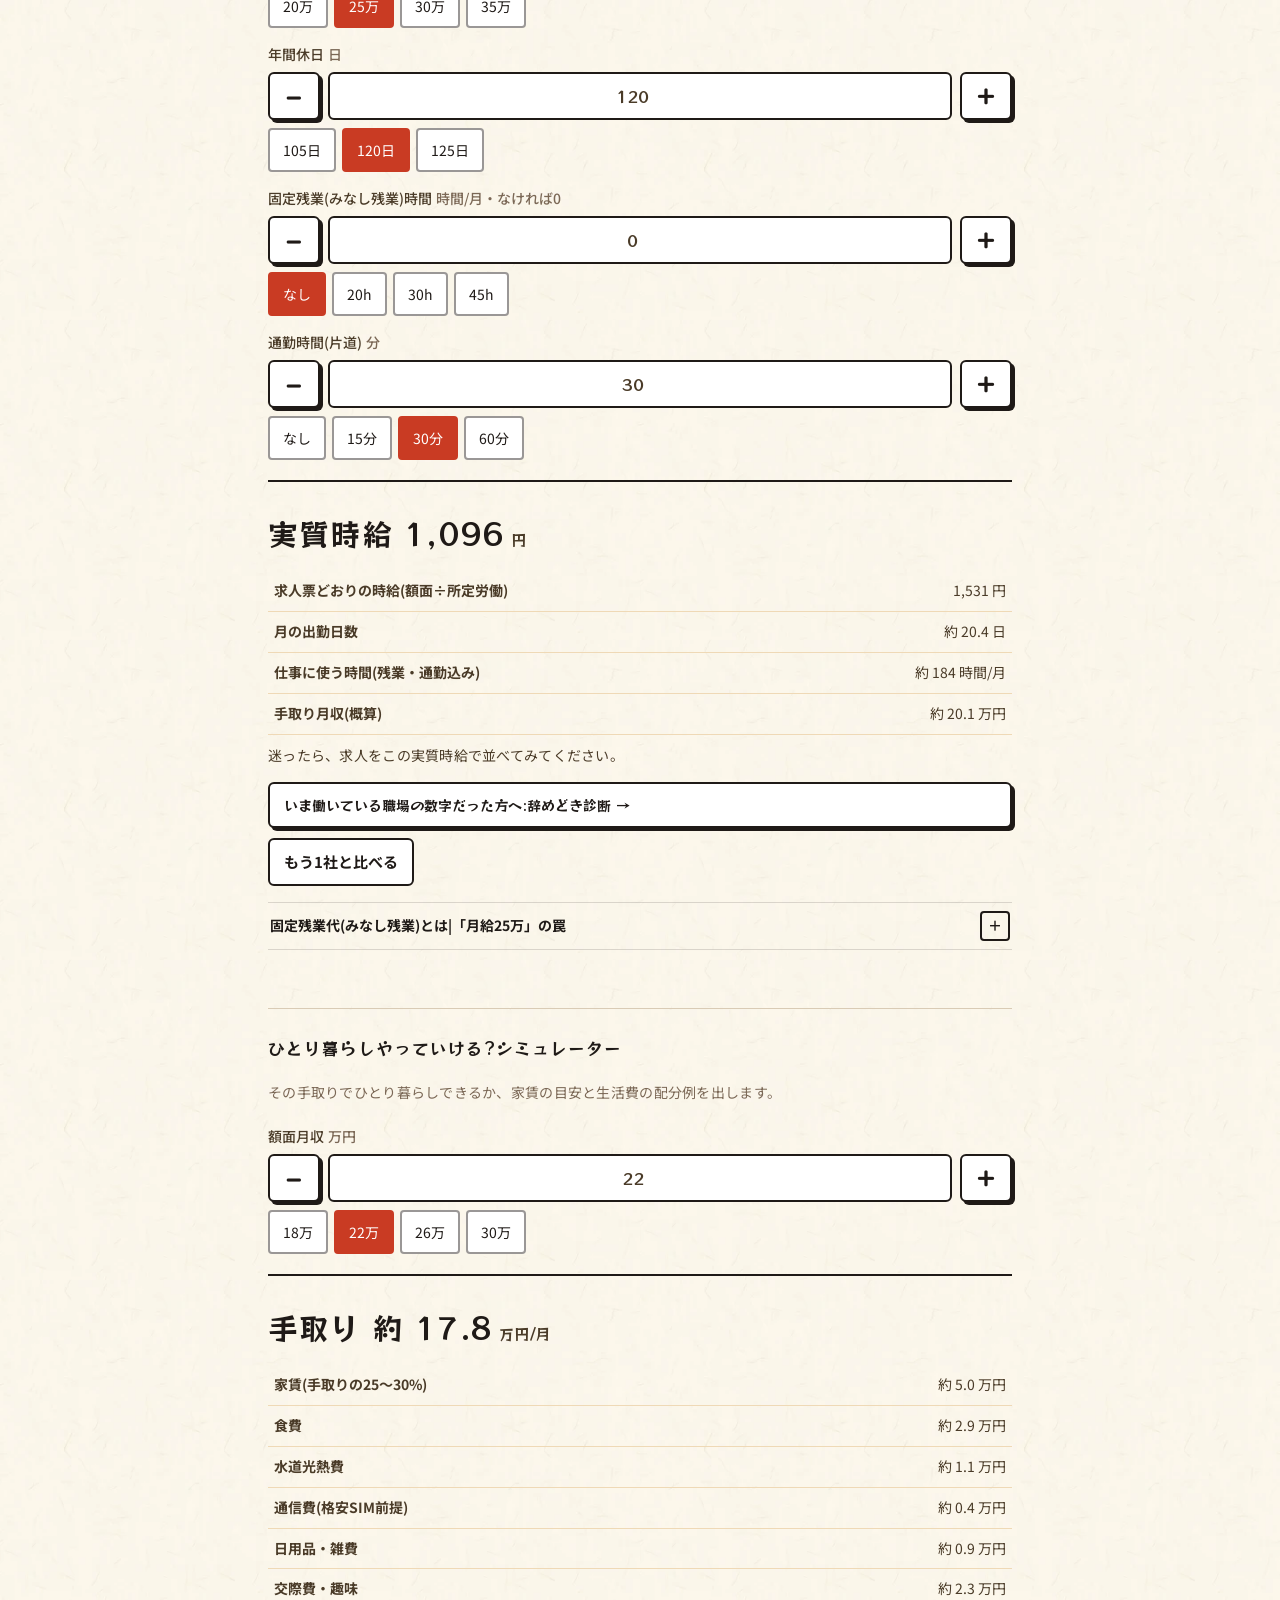
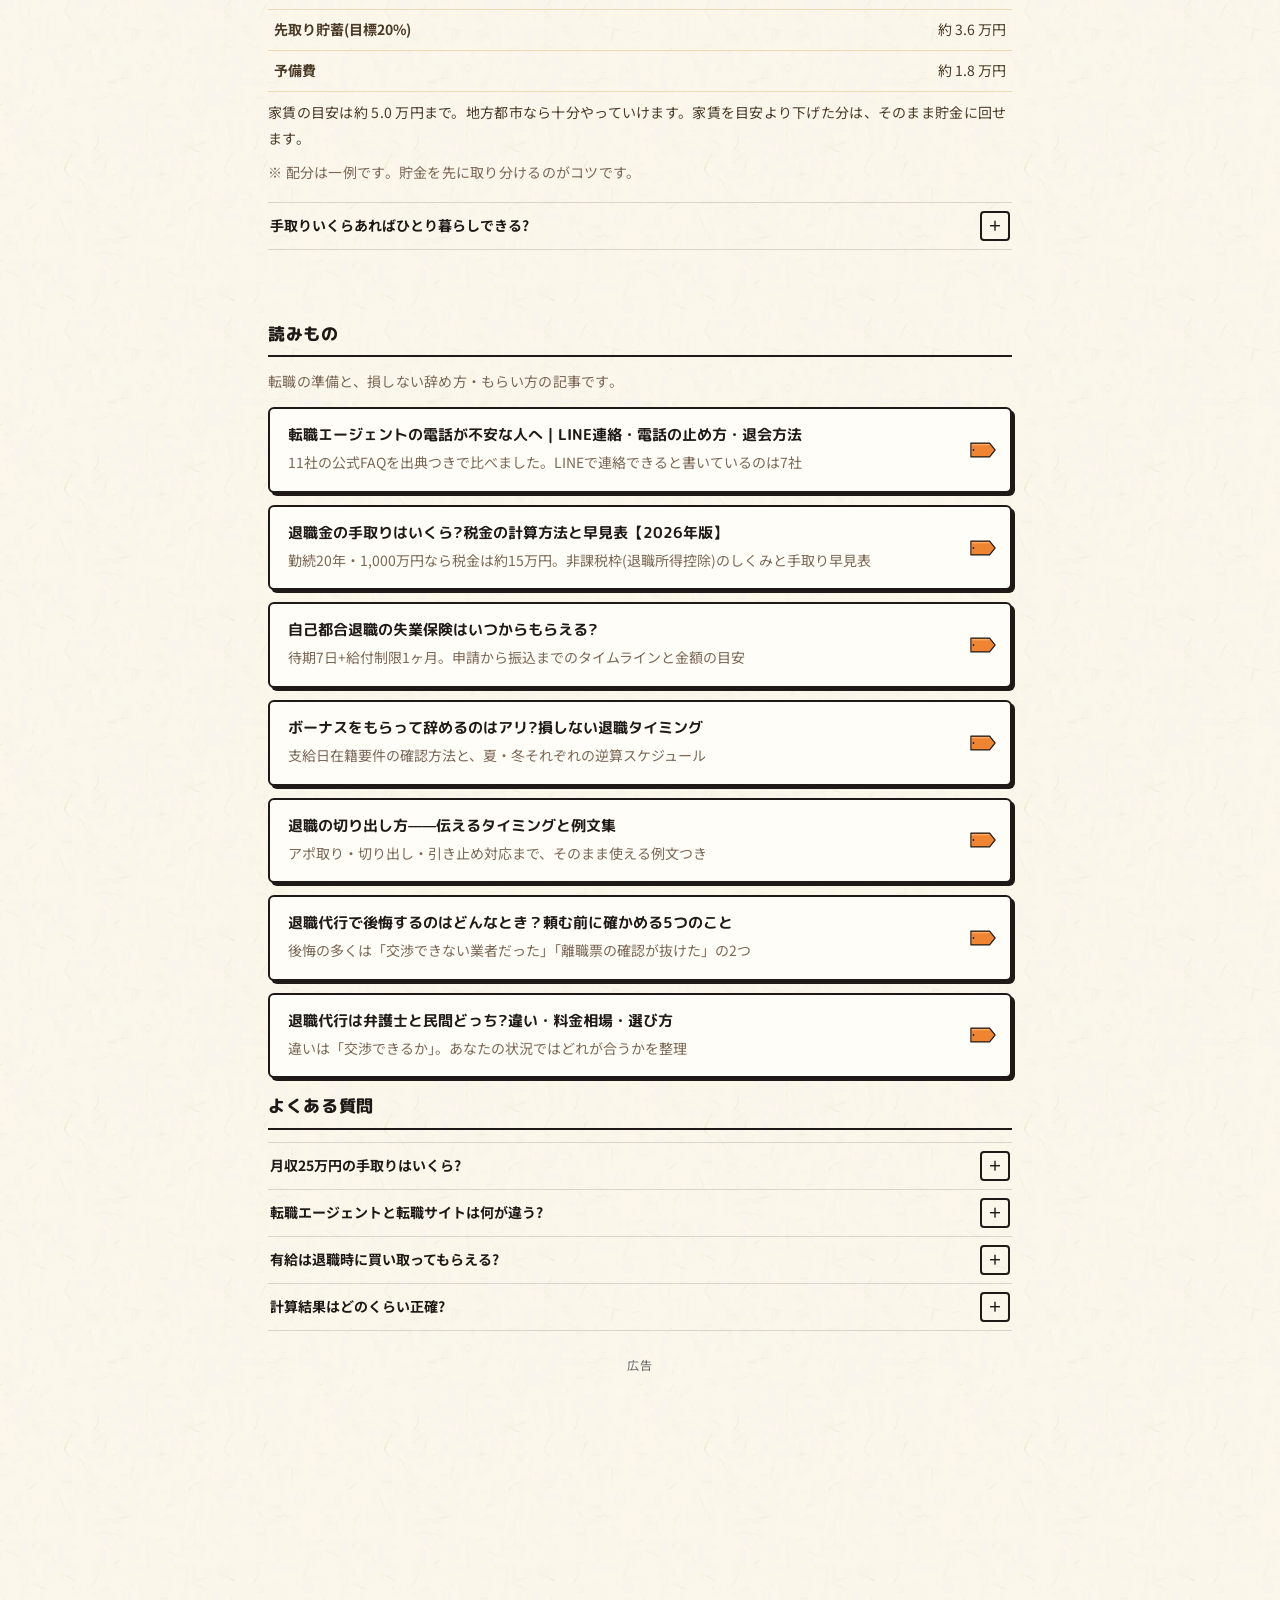
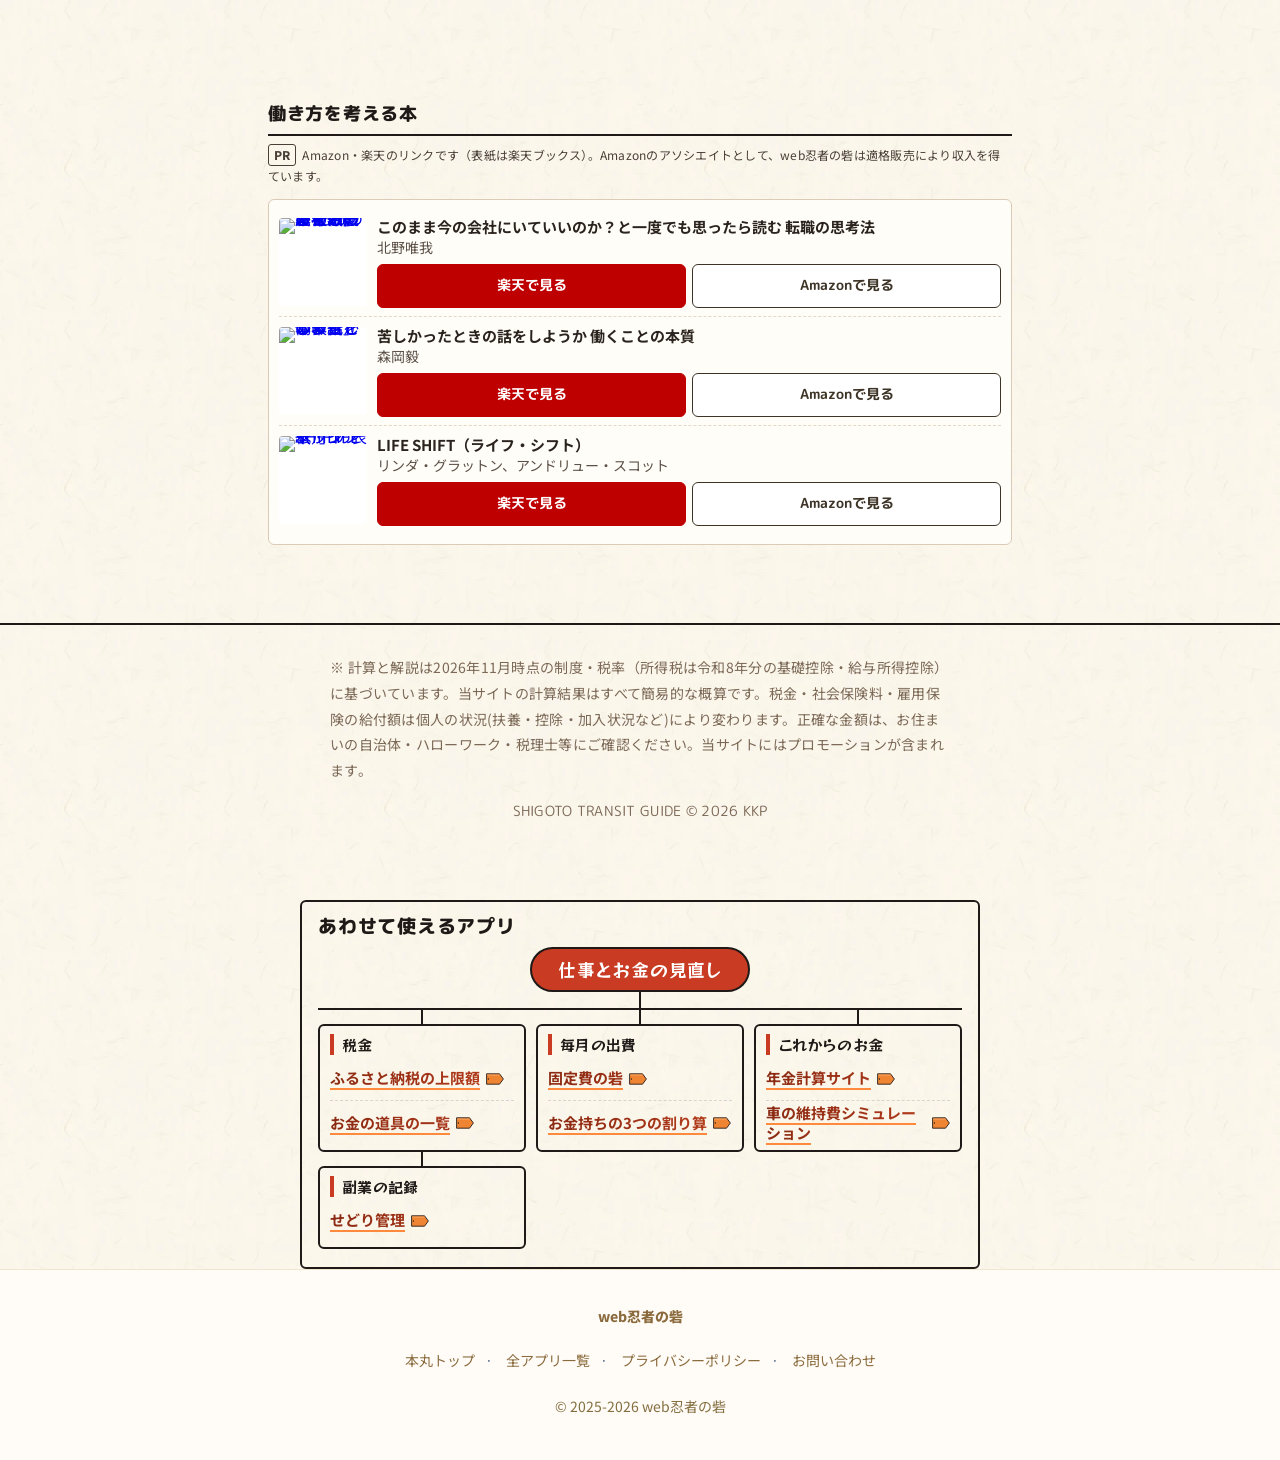
==== commit cdaf5f12: "手取り計算機の下にお金の本（お金の大学 改訂版）の商品カード Co-Authored-By: Claude Opus 5.5 <noreply@anthropic.com>" ====
--- a/index.html
+++ b/index.html
@@ -609,6 +609,15 @@
       </div>
     </details>
   </div>
+  <!-- 2026-11-26 最初の道具（手取り）の下に1つだけ。広告はページの下のまま -->
+  <aside class="k-aff" data-zone="affiliate_shigoto_top">
+    <p class="k-aff-h"><span class="k-aff-pr">PR</span>手取りが分かったら読みたい1冊</p>
+    <div class="k-aff-item">
+      <a class="k-aff-img" href="https://hb.afl.rakuten.co.jp/hgc/11008fdf.72a391c0.11008fe0.307a7b09/?pc=https%3A%2F%2Fbooks.rakuten.co.jp%2Frb%2F18041936%2F&amp;m=https%3A%2F%2Fbooks.rakuten.co.jp%2Frb%2F18041936%2F" target="_blank" rel="nofollow sponsored noopener" data-store="rakuten" data-item="okane_daigaku"><img src="https://thumbnail.image.rakuten.co.jp/@0_mall/book/cabinet/3780/9784023323780_1_5.jpg?_ex=200x200" width="88" height="88" loading="lazy" alt="本「お金の大学 改訂版」の表紙"></a>
+      <div class="k-aff-txt"><b>改訂版 本当の自由を手に入れる お金の大学</b><span class="k-aff-desc">両＠リベ大学長。貯める・稼ぐ・増やす・守る・使うを図でまとめた本。</span>
+        <div class="k-aff-btns"><a class="k-aff-rakuten" href="https://hb.afl.rakuten.co.jp/hgc/11008fdf.72a391c0.11008fe0.307a7b09/?pc=https%3A%2F%2Fbooks.rakuten.co.jp%2Frb%2F18041936%2F&amp;m=https%3A%2F%2Fbooks.rakuten.co.jp%2Frb%2F18041936%2F" target="_blank" rel="nofollow sponsored noopener" data-store="rakuten" data-item="okane_daigaku">楽天で見る</a><a class="k-aff-amazon" href="https://www.amazon.co.jp/s?k=%E6%94%B9%E8%A8%82%E7%89%88+%E3%81%8A%E9%87%91%E3%81%AE%E5%A4%A7%E5%AD%A6&amp;tag=kkp15-22" target="_blank" rel="nofollow sponsored noopener" data-store="amazon" data-item="okane_daigaku">Amazonで探す</a></div></div>
+    </div>
+  </aside>
 
   <div class="tool" id="tool-jikyu">
     <h3>求人票の実質時給チェッカー</h3>
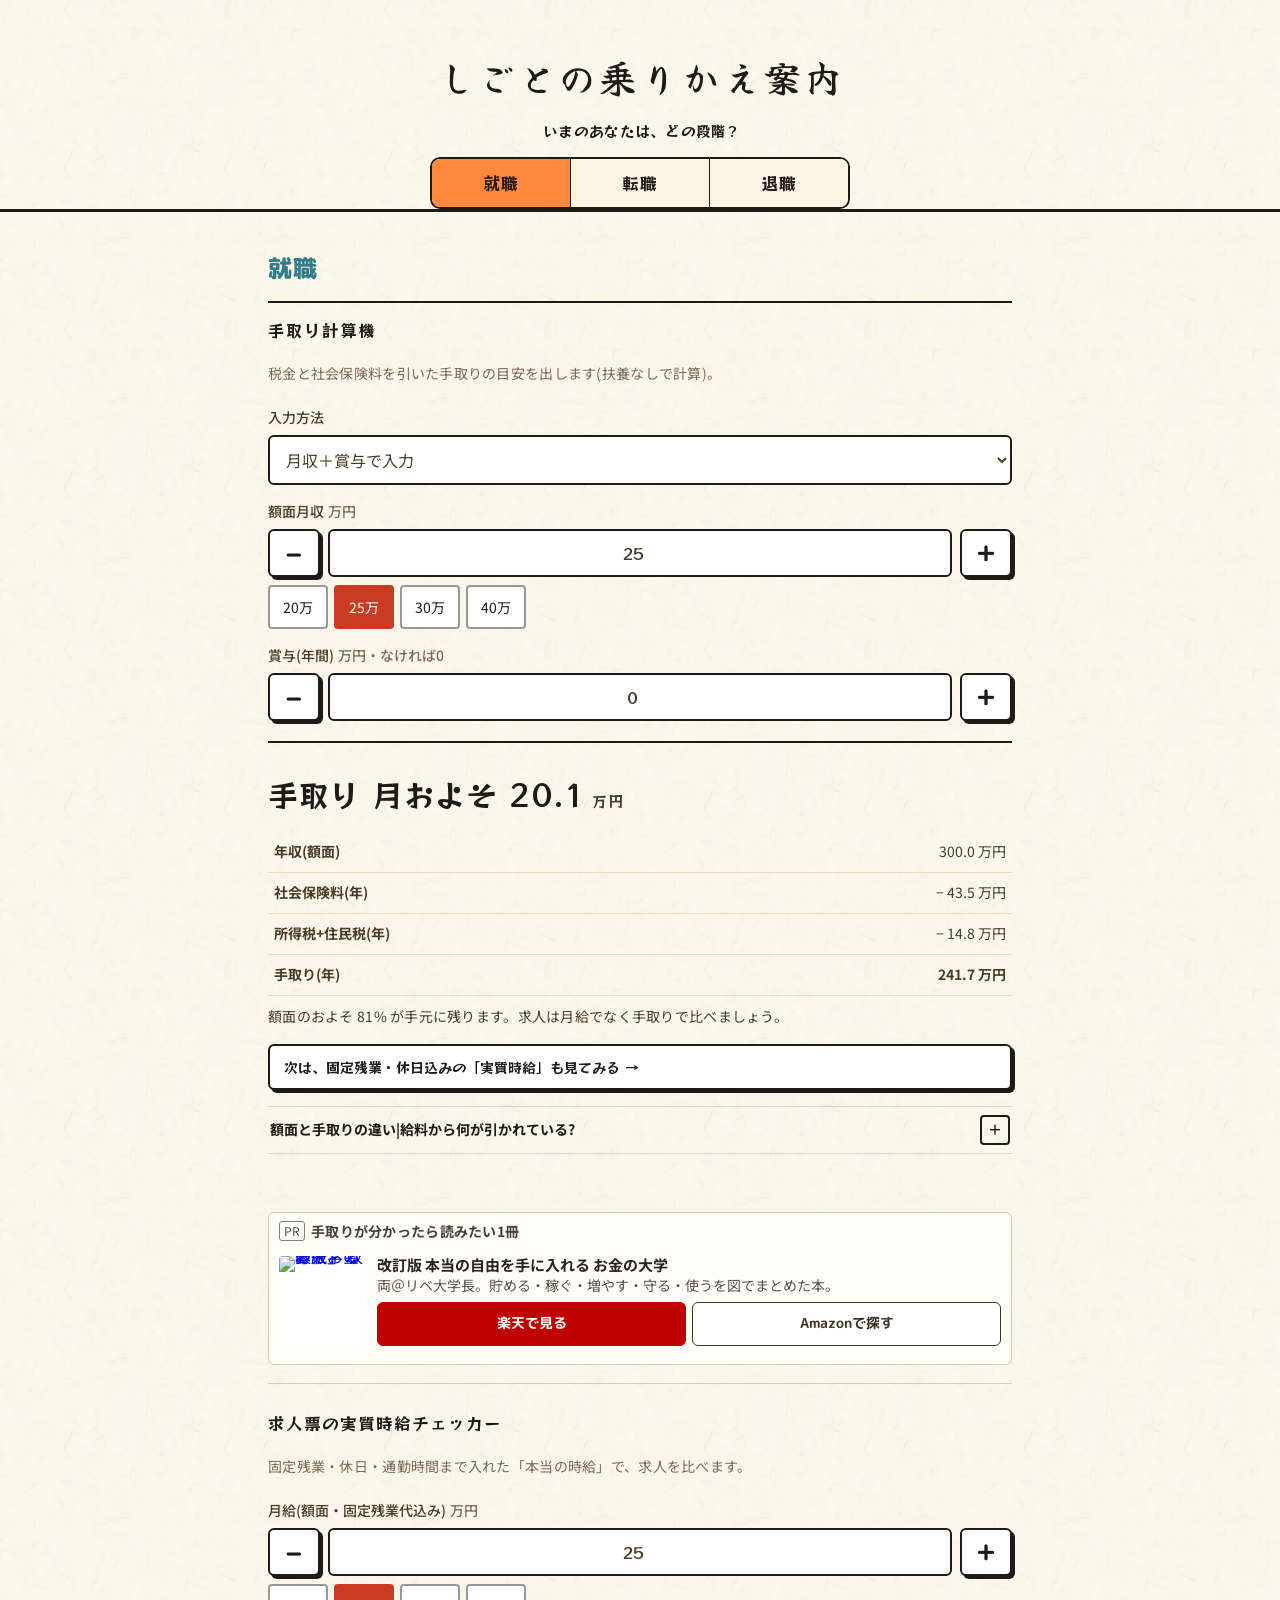
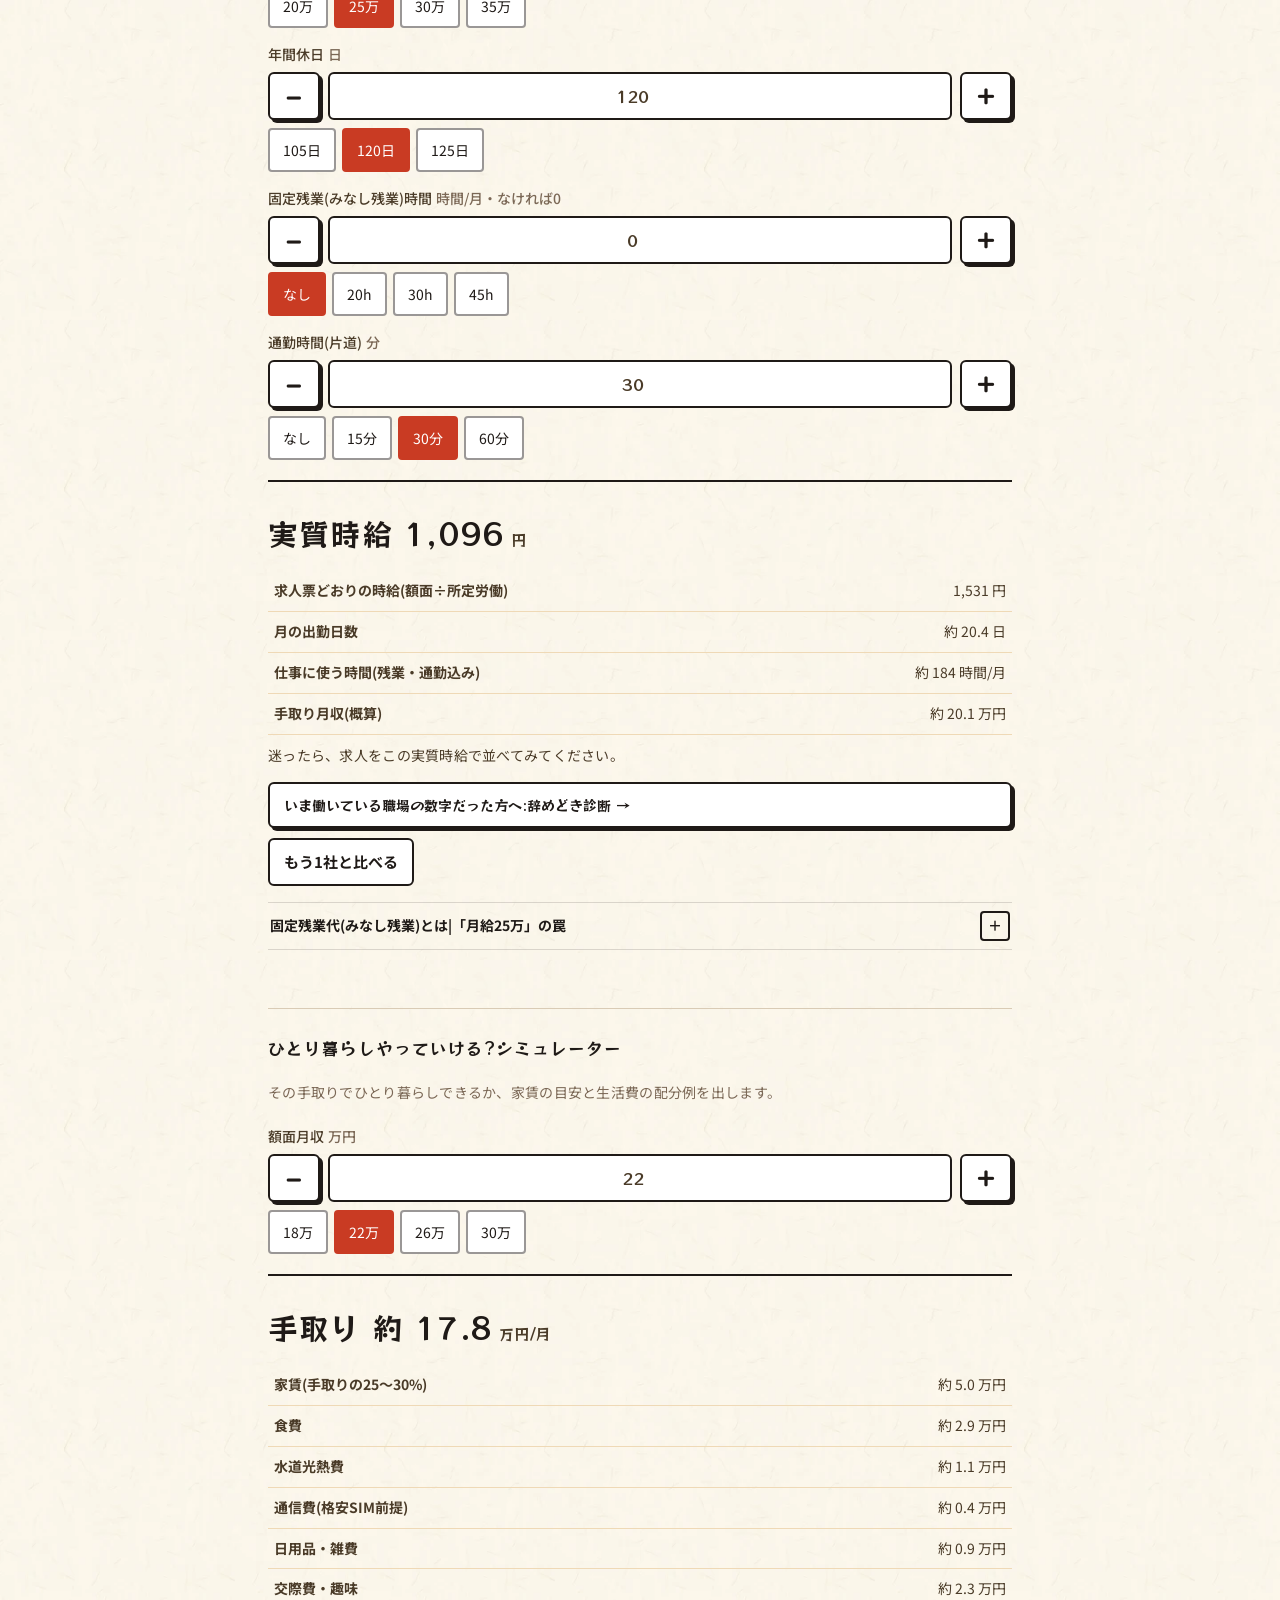
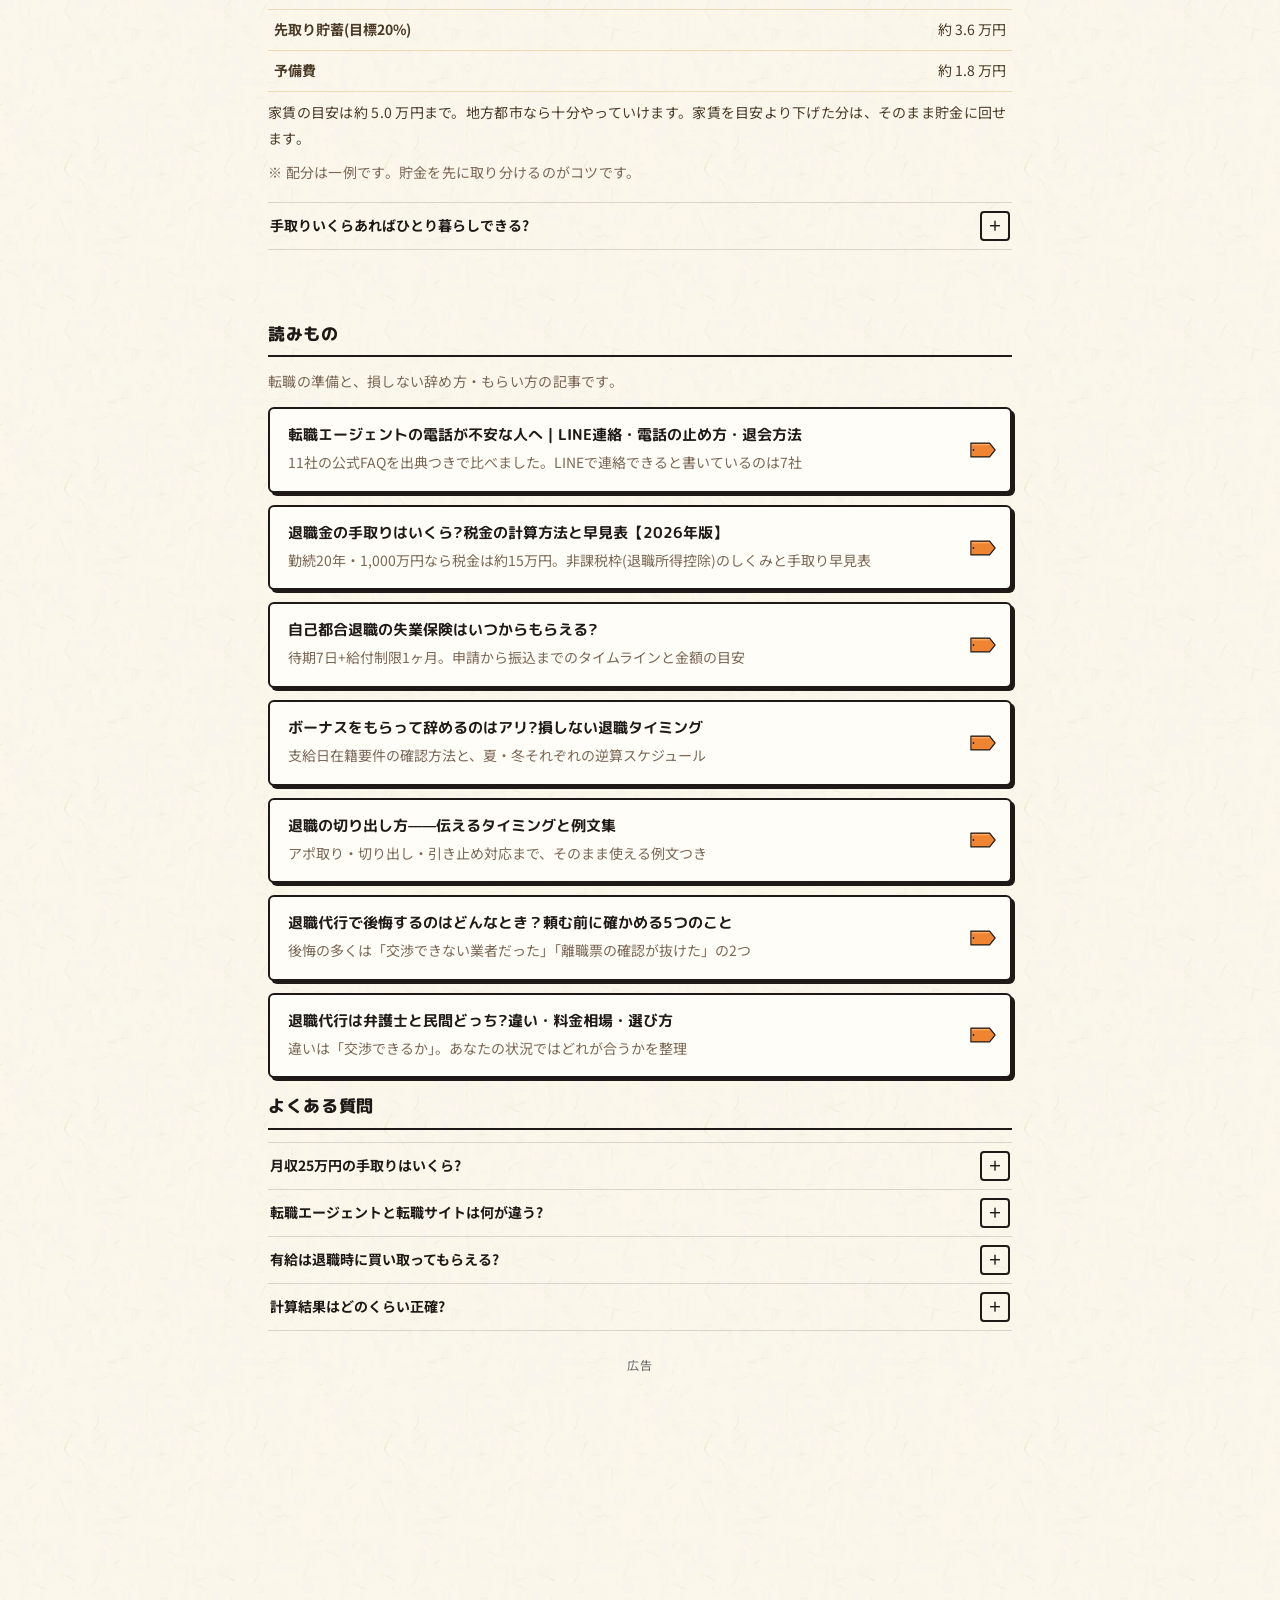
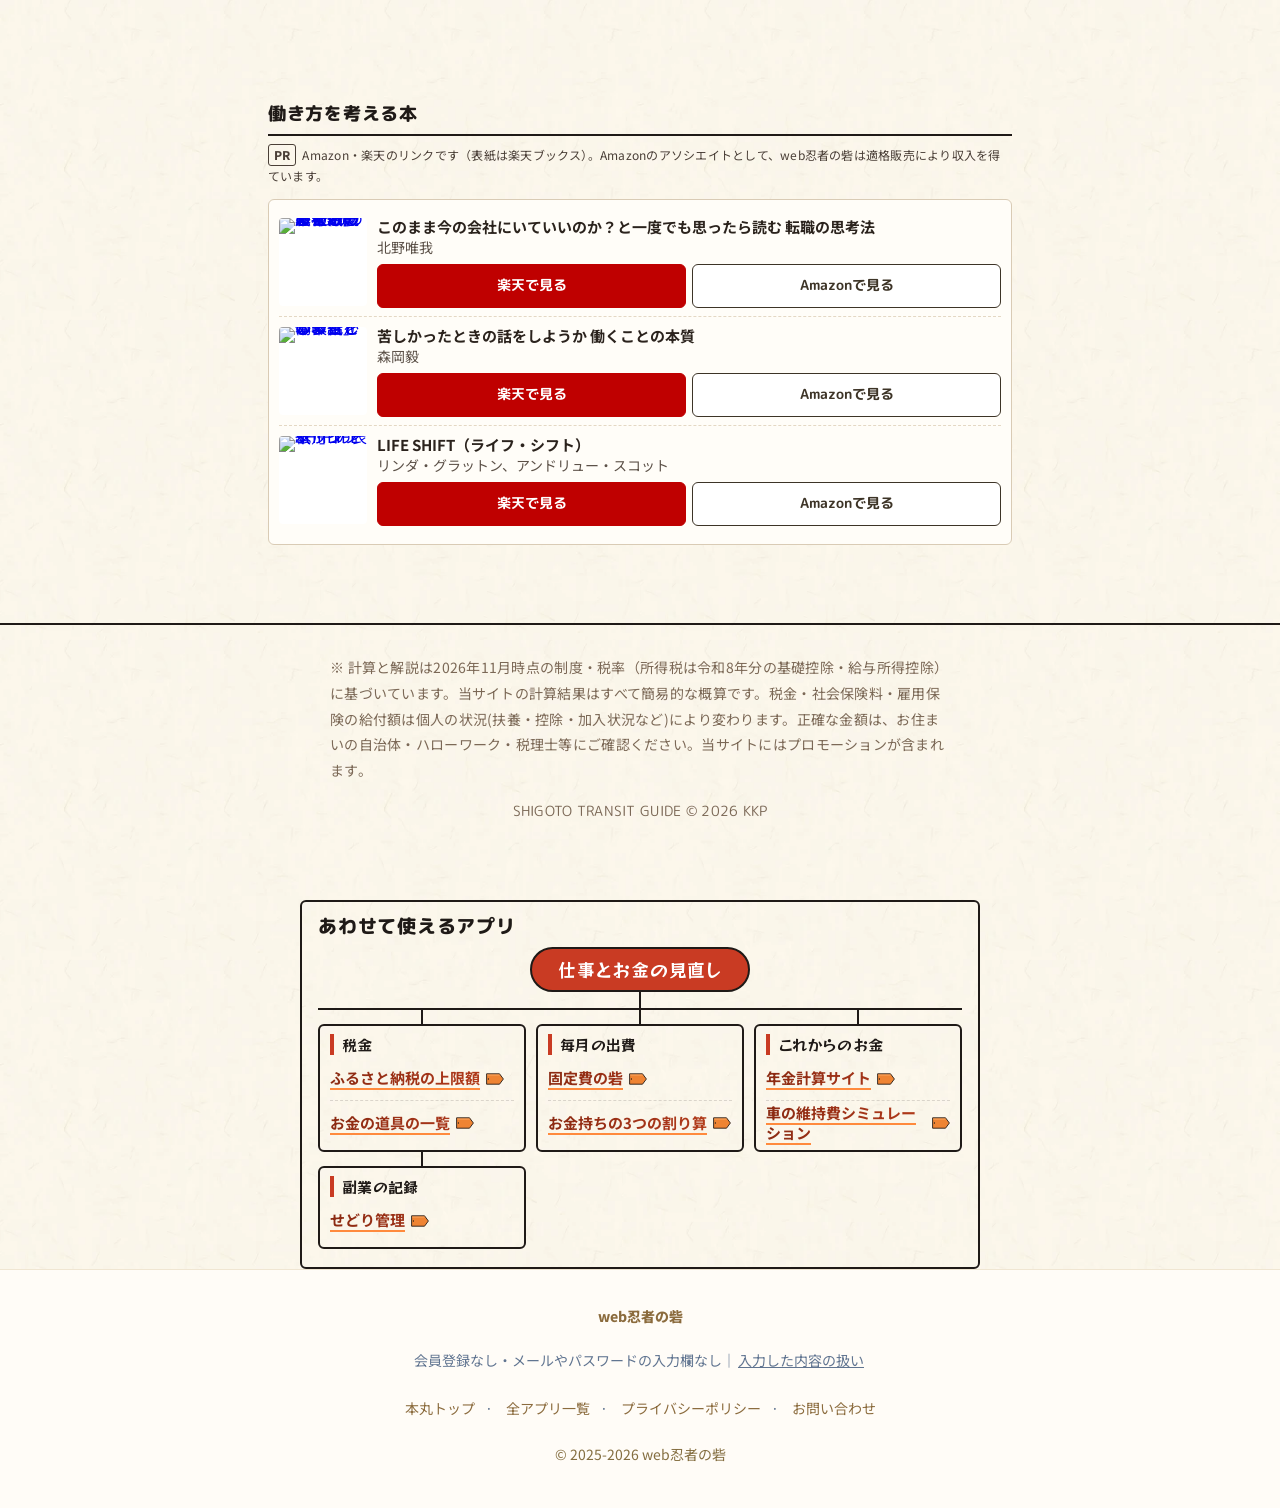
==== commit abd3df03: "共通フッターに「会員登録なし・メールやパスワードの入力欄なし」の1行を足す プライバシーポリシーの新しい節「入力した内容と端末への保存」へのリンクつき。  Co-Authored-By: Claude" ====
--- a/index.html
+++ b/index.html
@@ -613,9 +613,9 @@
   <aside class="k-aff" data-zone="affiliate_shigoto_top">
     <p class="k-aff-h"><span class="k-aff-pr">PR</span>手取りが分かったら読みたい1冊</p>
     <div class="k-aff-item">
-      <a class="k-aff-img" href="https://hb.afl.rakuten.co.jp/hgc/11008fdf.72a391c0.11008fe0.307a7b09/?pc=https%3A%2F%2Fbooks.rakuten.co.jp%2Frb%2F18041936%2F&amp;m=https%3A%2F%2Fbooks.rakuten.co.jp%2Frb%2F18041936%2F" target="_blank" rel="nofollow sponsored noopener" data-store="rakuten" data-item="okane_daigaku"><img src="https://thumbnail.image.rakuten.co.jp/@0_mall/book/cabinet/3780/9784023323780_1_5.jpg?_ex=200x200" width="88" height="88" loading="lazy" alt="本「お金の大学 改訂版」の表紙"></a>
+      <a class="k-aff-img" href="https://hb.afl.rakuten.co.jp/hgc/11008fdf.72a391c0.11008fe0.307a7b09/_RTLink159750?pc=https%3A%2F%2Fbooks.rakuten.co.jp%2Frb%2F18041936%2F&amp;m=https%3A%2F%2Fbooks.rakuten.co.jp%2Frb%2F18041936%2F" target="_blank" rel="nofollow sponsored noopener" data-store="rakuten" data-item="okane_daigaku"><img src="https://thumbnail.image.rakuten.co.jp/@0_mall/book/cabinet/3780/9784023323780_1_5.jpg?_ex=200x200" width="88" height="88" loading="lazy" alt="本「お金の大学 改訂版」の表紙"></a>
       <div class="k-aff-txt"><b>改訂版 本当の自由を手に入れる お金の大学</b><span class="k-aff-desc">両＠リベ大学長。貯める・稼ぐ・増やす・守る・使うを図でまとめた本。</span>
-        <div class="k-aff-btns"><a class="k-aff-rakuten" href="https://hb.afl.rakuten.co.jp/hgc/11008fdf.72a391c0.11008fe0.307a7b09/?pc=https%3A%2F%2Fbooks.rakuten.co.jp%2Frb%2F18041936%2F&amp;m=https%3A%2F%2Fbooks.rakuten.co.jp%2Frb%2F18041936%2F" target="_blank" rel="nofollow sponsored noopener" data-store="rakuten" data-item="okane_daigaku">楽天で見る</a><a class="k-aff-amazon" href="https://www.amazon.co.jp/s?k=%E6%94%B9%E8%A8%82%E7%89%88+%E3%81%8A%E9%87%91%E3%81%AE%E5%A4%A7%E5%AD%A6&amp;tag=kkp15-22" target="_blank" rel="nofollow sponsored noopener" data-store="amazon" data-item="okane_daigaku">Amazonで探す</a></div></div>
+        <div class="k-aff-btns"><a class="k-aff-rakuten" href="https://hb.afl.rakuten.co.jp/hgc/11008fdf.72a391c0.11008fe0.307a7b09/_RTLink159750?pc=https%3A%2F%2Fbooks.rakuten.co.jp%2Frb%2F18041936%2F&amp;m=https%3A%2F%2Fbooks.rakuten.co.jp%2Frb%2F18041936%2F" target="_blank" rel="nofollow sponsored noopener" data-store="rakuten" data-item="okane_daigaku">楽天で見る</a><a class="k-aff-amazon" href="https://www.amazon.co.jp/s?k=%E6%94%B9%E8%A8%82%E7%89%88+%E3%81%8A%E9%87%91%E3%81%AE%E5%A4%A7%E5%AD%A6&amp;tag=kkp15-22" target="_blank" rel="nofollow sponsored noopener" data-store="amazon" data-item="okane_daigaku">Amazonで探す</a></div></div>
     </div>
   </aside>
 
@@ -1039,19 +1039,19 @@
     <p class="bk-pr"><span>PR</span>Amazon・楽天のリンクです（表紙は楽天ブックス）。Amazonのアソシエイトとして、web忍者の砦は適格販売により収入を得ています。</p>
     <div class="k-aff" data-zone="affiliate_shigoto_books">
       <div class="k-aff-item">
-        <a class="k-aff-img" href="https://hb.afl.rakuten.co.jp/hgc/11008fdf.72a391c0.11008fe0.307a7b09/?pc=https%3A%2F%2Fbooks.rakuten.co.jp%2Frb%2F15483227%2F&amp;m=https%3A%2F%2Fbooks.rakuten.co.jp%2Frb%2F15483227%2F" target="_blank" rel="nofollow sponsored noopener" data-store="rakuten" data-item="book_tenshoku"><img src="https://thumbnail.image.rakuten.co.jp/@0_mall/book/cabinet/5559/9784478105559.jpg?_ex=200x200" width="88" height="88" loading="lazy" alt="本「このまま今の会社にいていいのか？と一度でも思ったら読む 転職の思考法」の表紙"></a>
+        <a class="k-aff-img" href="https://hb.afl.rakuten.co.jp/hgc/11008fdf.72a391c0.11008fe0.307a7b09/_RTLink159750?pc=https%3A%2F%2Fbooks.rakuten.co.jp%2Frb%2F15483227%2F&amp;m=https%3A%2F%2Fbooks.rakuten.co.jp%2Frb%2F15483227%2F" target="_blank" rel="nofollow sponsored noopener" data-store="rakuten" data-item="book_tenshoku"><img src="https://thumbnail.image.rakuten.co.jp/@0_mall/book/cabinet/5559/9784478105559.jpg?_ex=200x200" width="88" height="88" loading="lazy" alt="本「このまま今の会社にいていいのか？と一度でも思ったら読む 転職の思考法」の表紙"></a>
         <div class="k-aff-txt"><b>このまま今の会社にいていいのか？と一度でも思ったら読む 転職の思考法</b><span class="k-aff-desc">北野唯我</span>
-          <div class="k-aff-btns"><a class="k-aff-rakuten" href="https://hb.afl.rakuten.co.jp/hgc/11008fdf.72a391c0.11008fe0.307a7b09/?pc=https%3A%2F%2Fbooks.rakuten.co.jp%2Frb%2F15483227%2F&amp;m=https%3A%2F%2Fbooks.rakuten.co.jp%2Frb%2F15483227%2F" target="_blank" rel="nofollow sponsored noopener" data-store="rakuten" data-item="book_tenshoku">楽天で見る</a><a class="k-aff-amazon" href="https://www.amazon.co.jp/dp/4478105553?tag=kkp15-22" target="_blank" rel="nofollow sponsored noopener" data-store="amazon" data-item="book_tenshoku" onclick="if(typeof gtag==='function')gtag('event','aff_amazon_book')">Amazonで見る</a></div></div>
+          <div class="k-aff-btns"><a class="k-aff-rakuten" href="https://hb.afl.rakuten.co.jp/hgc/11008fdf.72a391c0.11008fe0.307a7b09/_RTLink159750?pc=https%3A%2F%2Fbooks.rakuten.co.jp%2Frb%2F15483227%2F&amp;m=https%3A%2F%2Fbooks.rakuten.co.jp%2Frb%2F15483227%2F" target="_blank" rel="nofollow sponsored noopener" data-store="rakuten" data-item="book_tenshoku">楽天で見る</a><a class="k-aff-amazon" href="https://www.amazon.co.jp/dp/4478105553?tag=kkp15-22" target="_blank" rel="nofollow sponsored noopener" data-store="amazon" data-item="book_tenshoku" onclick="if(typeof gtag==='function')gtag('event','aff_amazon_book')">Amazonで見る</a></div></div>
       </div>
       <div class="k-aff-item">
-        <a class="k-aff-img" href="https://hb.afl.rakuten.co.jp/hgc/11008fdf.72a391c0.11008fe0.307a7b09/?pc=https%3A%2F%2Fbooks.rakuten.co.jp%2Frb%2F15830754%2F&amp;m=https%3A%2F%2Fbooks.rakuten.co.jp%2Frb%2F15830754%2F" target="_blank" rel="nofollow sponsored noopener" data-store="rakuten" data-item="book_morioka"><img src="https://thumbnail.image.rakuten.co.jp/@0_mall/book/cabinet/7829/9784478107829_1_2.jpg?_ex=200x200" width="88" height="88" loading="lazy" alt="本「苦しかったときの話をしようか 働くことの本質」の表紙"></a>
+        <a class="k-aff-img" href="https://hb.afl.rakuten.co.jp/hgc/11008fdf.72a391c0.11008fe0.307a7b09/_RTLink159750?pc=https%3A%2F%2Fbooks.rakuten.co.jp%2Frb%2F15830754%2F&amp;m=https%3A%2F%2Fbooks.rakuten.co.jp%2Frb%2F15830754%2F" target="_blank" rel="nofollow sponsored noopener" data-store="rakuten" data-item="book_morioka"><img src="https://thumbnail.image.rakuten.co.jp/@0_mall/book/cabinet/7829/9784478107829_1_2.jpg?_ex=200x200" width="88" height="88" loading="lazy" alt="本「苦しかったときの話をしようか 働くことの本質」の表紙"></a>
         <div class="k-aff-txt"><b>苦しかったときの話をしようか 働くことの本質</b><span class="k-aff-desc">森岡毅</span>
-          <div class="k-aff-btns"><a class="k-aff-rakuten" href="https://hb.afl.rakuten.co.jp/hgc/11008fdf.72a391c0.11008fe0.307a7b09/?pc=https%3A%2F%2Fbooks.rakuten.co.jp%2Frb%2F15830754%2F&amp;m=https%3A%2F%2Fbooks.rakuten.co.jp%2Frb%2F15830754%2F" target="_blank" rel="nofollow sponsored noopener" data-store="rakuten" data-item="book_morioka">楽天で見る</a><a class="k-aff-amazon" href="https://www.amazon.co.jp/dp/4478107823?tag=kkp15-22" target="_blank" rel="nofollow sponsored noopener" data-store="amazon" data-item="book_morioka" onclick="if(typeof gtag==='function')gtag('event','aff_amazon_book')">Amazonで見る</a></div></div>
+          <div class="k-aff-btns"><a class="k-aff-rakuten" href="https://hb.afl.rakuten.co.jp/hgc/11008fdf.72a391c0.11008fe0.307a7b09/_RTLink159750?pc=https%3A%2F%2Fbooks.rakuten.co.jp%2Frb%2F15830754%2F&amp;m=https%3A%2F%2Fbooks.rakuten.co.jp%2Frb%2F15830754%2F" target="_blank" rel="nofollow sponsored noopener" data-store="rakuten" data-item="book_morioka">楽天で見る</a><a class="k-aff-amazon" href="https://www.amazon.co.jp/dp/4478107823?tag=kkp15-22" target="_blank" rel="nofollow sponsored noopener" data-store="amazon" data-item="book_morioka" onclick="if(typeof gtag==='function')gtag('event','aff_amazon_book')">Amazonで見る</a></div></div>
       </div>
       <div class="k-aff-item">
-        <a class="k-aff-img" href="https://hb.afl.rakuten.co.jp/hgc/11008fdf.72a391c0.11008fe0.307a7b09/?pc=https%3A%2F%2Fbooks.rakuten.co.jp%2Frb%2F14383465%2F&amp;m=https%3A%2F%2Fbooks.rakuten.co.jp%2Frb%2F14383465%2F" target="_blank" rel="nofollow sponsored noopener" data-store="rakuten" data-item="book_lifeshift"><img src="https://thumbnail.image.rakuten.co.jp/@0_mall/book/cabinet/3871/9784492533871_1_3.jpg?_ex=200x200" width="88" height="88" loading="lazy" alt="本「LIFE SHIFT（ライフ・シフト）」の表紙"></a>
+        <a class="k-aff-img" href="https://hb.afl.rakuten.co.jp/hgc/11008fdf.72a391c0.11008fe0.307a7b09/_RTLink159750?pc=https%3A%2F%2Fbooks.rakuten.co.jp%2Frb%2F14383465%2F&amp;m=https%3A%2F%2Fbooks.rakuten.co.jp%2Frb%2F14383465%2F" target="_blank" rel="nofollow sponsored noopener" data-store="rakuten" data-item="book_lifeshift"><img src="https://thumbnail.image.rakuten.co.jp/@0_mall/book/cabinet/3871/9784492533871_1_3.jpg?_ex=200x200" width="88" height="88" loading="lazy" alt="本「LIFE SHIFT（ライフ・シフト）」の表紙"></a>
         <div class="k-aff-txt"><b>LIFE SHIFT（ライフ・シフト）</b><span class="k-aff-desc">リンダ・グラットン、アンドリュー・スコット</span>
-          <div class="k-aff-btns"><a class="k-aff-rakuten" href="https://hb.afl.rakuten.co.jp/hgc/11008fdf.72a391c0.11008fe0.307a7b09/?pc=https%3A%2F%2Fbooks.rakuten.co.jp%2Frb%2F14383465%2F&amp;m=https%3A%2F%2Fbooks.rakuten.co.jp%2Frb%2F14383465%2F" target="_blank" rel="nofollow sponsored noopener" data-store="rakuten" data-item="book_lifeshift">楽天で見る</a><a class="k-aff-amazon" href="https://www.amazon.co.jp/dp/4492533877?tag=kkp15-22" target="_blank" rel="nofollow sponsored noopener" data-store="amazon" data-item="book_lifeshift" onclick="if(typeof gtag==='function')gtag('event','aff_amazon_book')">Amazonで見る</a></div></div>
+          <div class="k-aff-btns"><a class="k-aff-rakuten" href="https://hb.afl.rakuten.co.jp/hgc/11008fdf.72a391c0.11008fe0.307a7b09/_RTLink159750?pc=https%3A%2F%2Fbooks.rakuten.co.jp%2Frb%2F14383465%2F&amp;m=https%3A%2F%2Fbooks.rakuten.co.jp%2Frb%2F14383465%2F" target="_blank" rel="nofollow sponsored noopener" data-store="rakuten" data-item="book_lifeshift">楽天で見る</a><a class="k-aff-amazon" href="https://www.amazon.co.jp/dp/4492533877?tag=kkp15-22" target="_blank" rel="nofollow sponsored noopener" data-store="amazon" data-item="book_lifeshift" onclick="if(typeof gtag==='function')gtag('event','aff_amazon_book')">Amazonで見る</a></div></div>
       </div>
     </div>
   </section>
@@ -1072,6 +1072,7 @@
 <!-- WEBNINJA_UNIFIED_FOOTER -->
 <footer style="text-align:center;padding:2rem 1rem 2.5rem;font-size:.875rem;color:#607490;line-height:2;border-top:1px solid #f0e6d2;margin-top:0;background:#fffcf7;">
   <div style="font-weight:800;color:#8b6b3d;font-size:.875rem;margin-bottom:0.4rem;">web忍者の砦</div>
+  <div class="kkp-anshin">会員登録なし・メールやパスワードの入力欄なし｜<a href="https://privacypolicy.kkpwebninja.com/#nyuryoku" target="_blank" rel="noopener" style="color:inherit;text-decoration:underline;display:inline-block;padding:10px 2px;">入力した内容の扱い</a></div>
   <div>
     <a href="https://kkpwebninja.com/" target="_blank" rel="noopener" style="display:inline-block;padding:10px 2px;color:#8b6b3d;text-decoration:none;margin:0 0.5rem;">本丸トップ</a>·
     <a href="https://kkpwebninja.com/apps" target="_blank" rel="noopener" style="display:inline-block;padding:10px 2px;color:#8b6b3d;text-decoration:none;margin:0 0.5rem;">全アプリ一覧</a>·
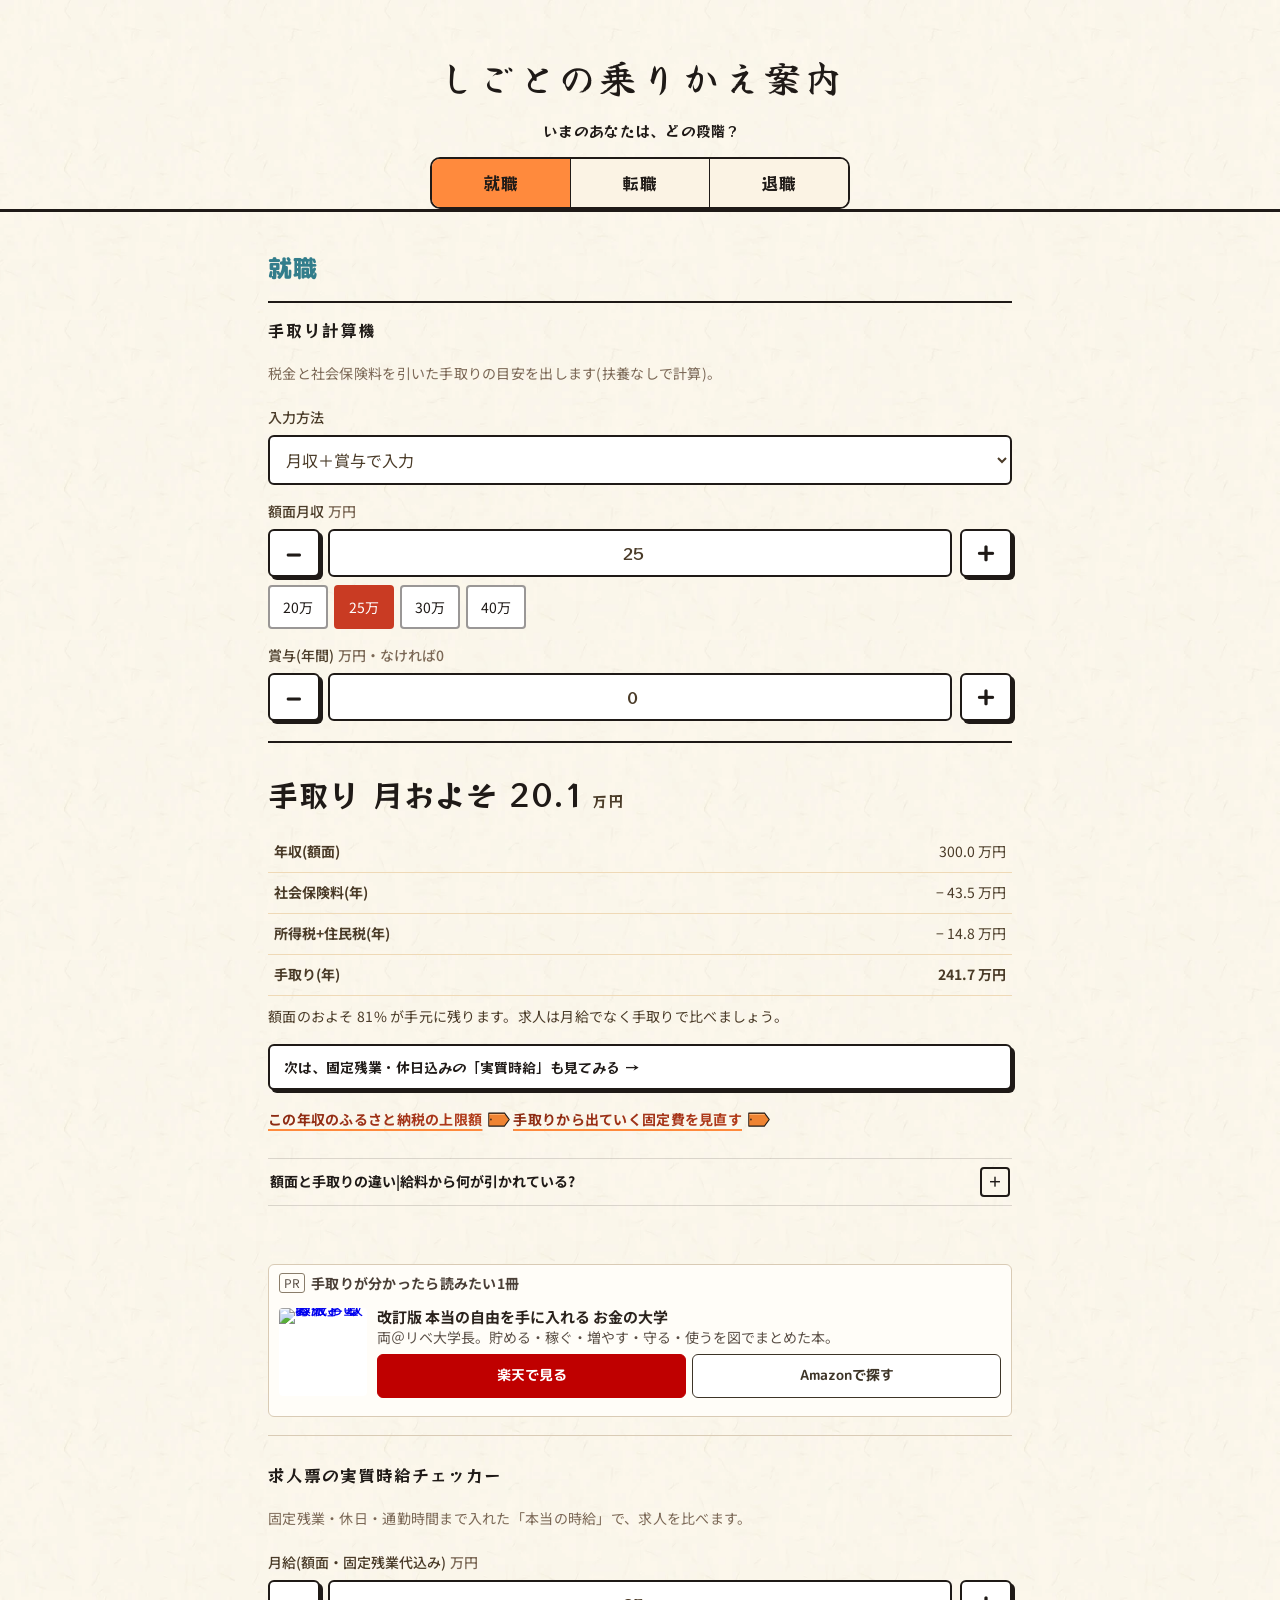
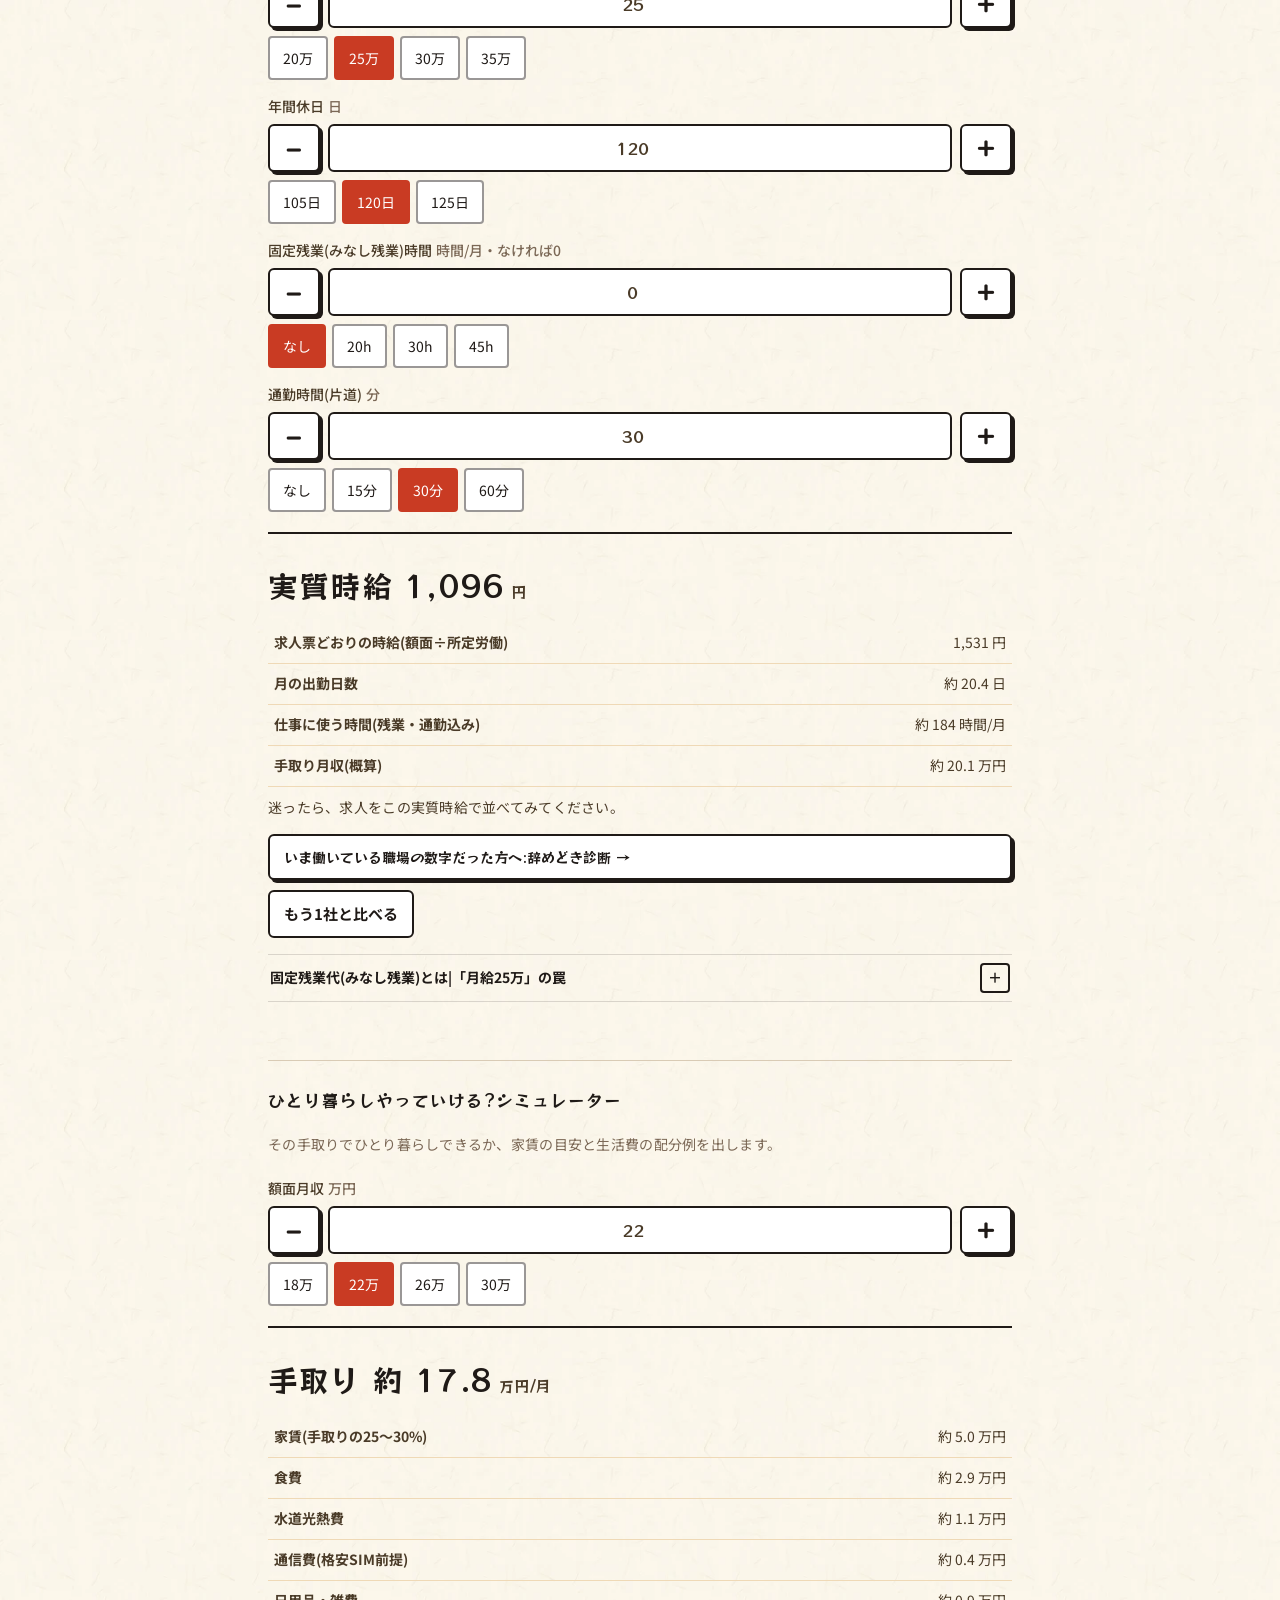
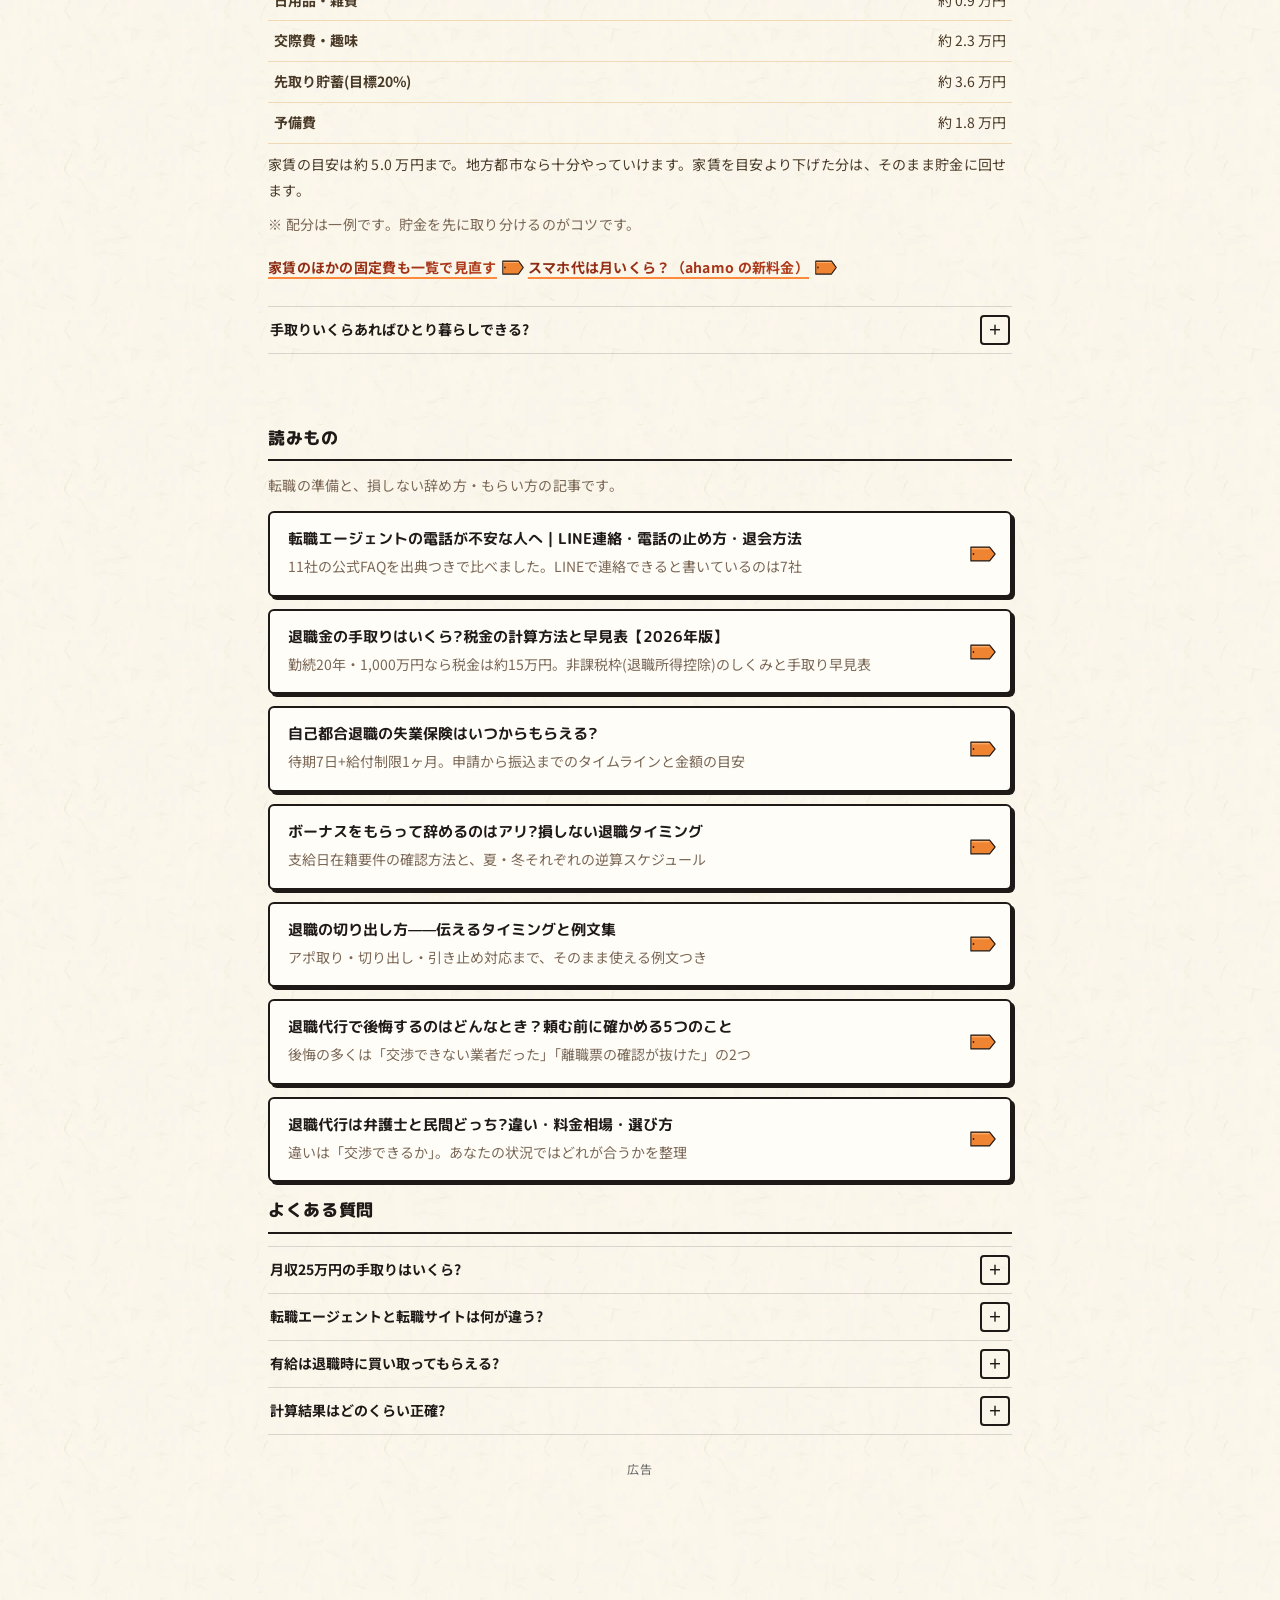
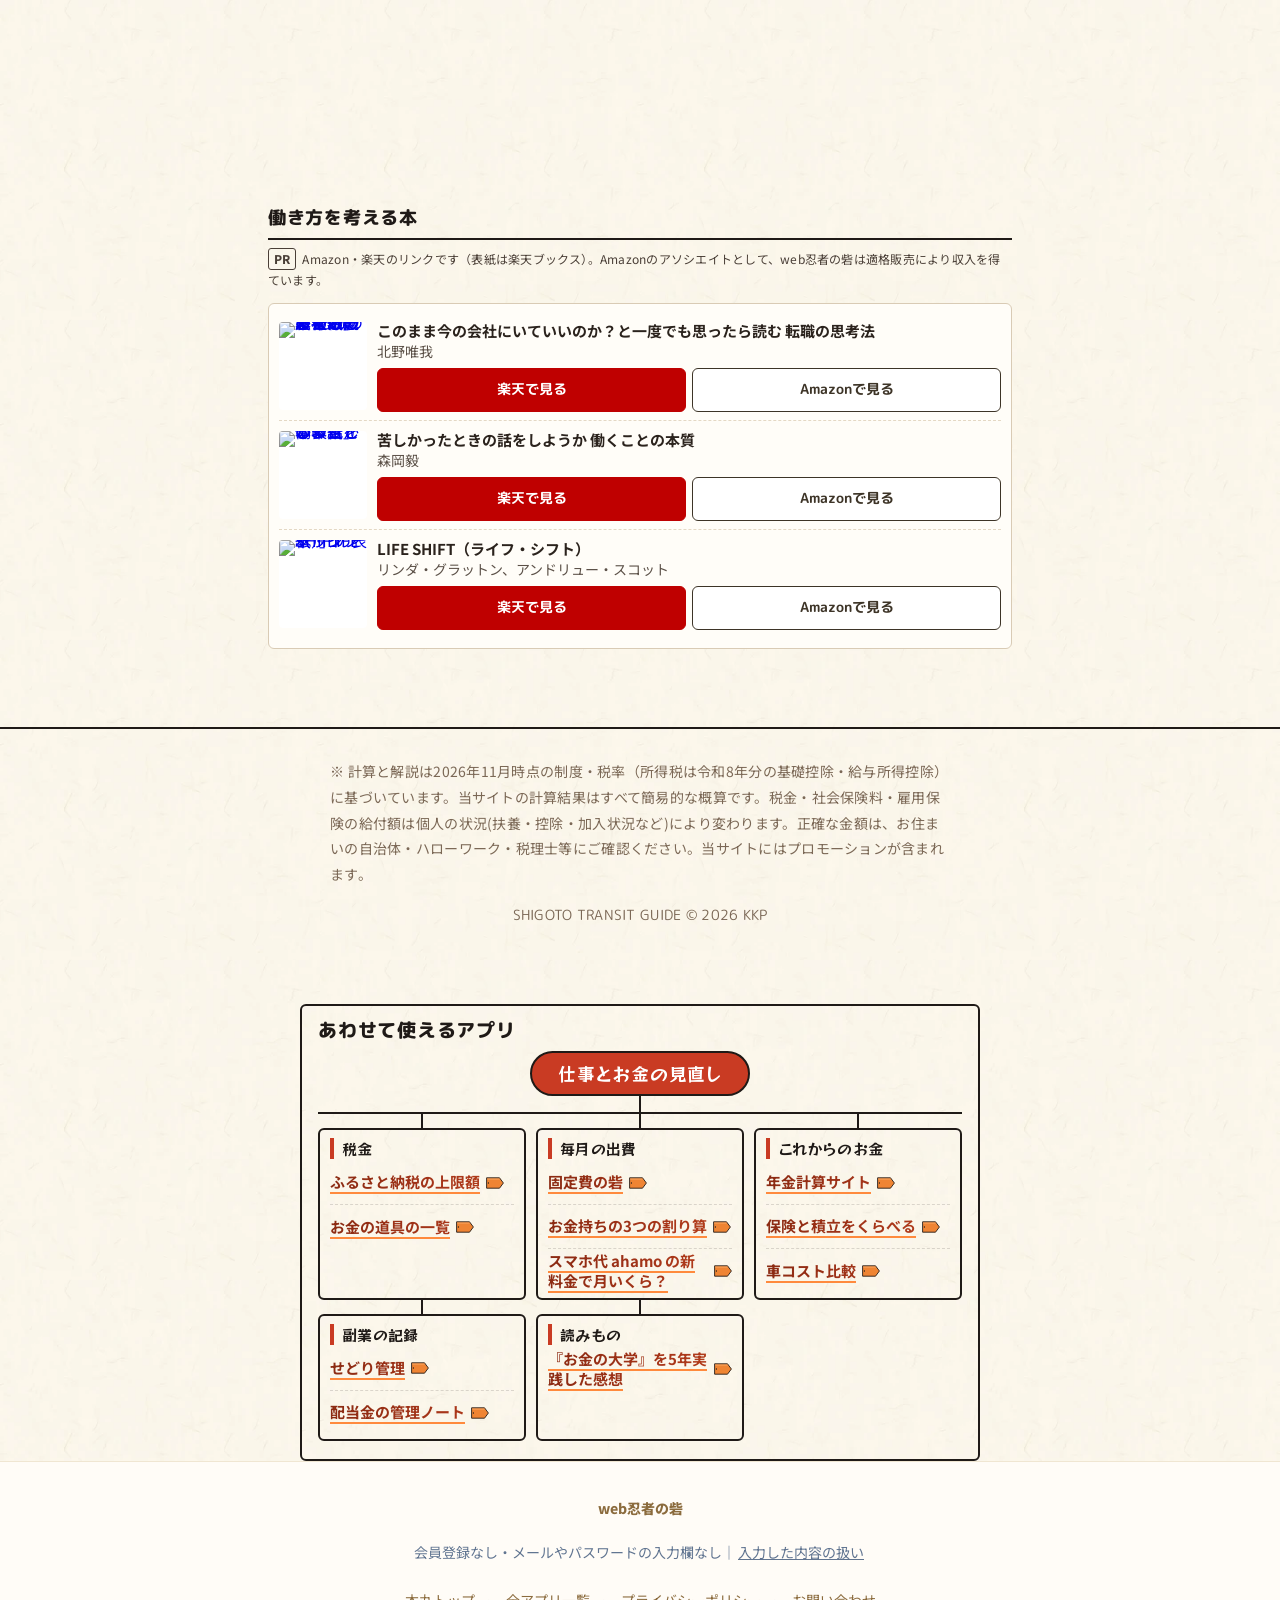
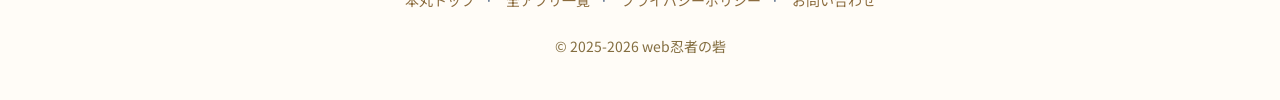
==== commit ad4ed2cd: "関連リンクを増やす: トップのk-mapに砦の読み物・保険・配当を足し、手取りと一人暮らしの結果の下に次の道具2本、記事7本の下にk-map Co-Authored-By: Claude Opus 5" ====
--- a/index.html
+++ b/index.html
@@ -1066,7 +1066,7 @@
 <!-- WEBNINJA_RELATED_APPS -->
 <div class="kkp-rel" style="text-align:left;max-width:680px;margin:2rem auto 0;padding:1rem 1.2rem;background:#fffcf7;border:1px solid #f0e6d2;border-radius:12px;font-family:inherit;">
   <div style="font-weight:800;color:#8b6b3d;font-size:0.9rem;margin-bottom:0.3rem;">あわせて使えるアプリ</div>
-  <div class="k-map"><div class="k-map-core"><span>仕事とお金の見直し</span></div><div class="k-map-b"><div class="k-map-br"><p class="k-map-h">税金</p><a class="k-link" href="https://kkpwebninja.com/furusato/">ふるさと納税の上限額</a><a class="k-link" href="https://kkpwebninja.com/money/">お金の道具の一覧</a></div><div class="k-map-br"><p class="k-map-h">毎月の出費</p><a class="k-link" href="https://kotei.kkpwebninja.com/">固定費の砦</a><a class="k-link" href="https://3warizan.kkpwebninja.com/">お金持ちの3つの割り算</a></div><div class="k-map-br"><p class="k-map-h">これからのお金</p><a class="k-link" href="https://nenkin-sim.kkpwebninja.com/">年金計算サイト</a><a class="k-link" href="https://car.kkpwebninja.com/">車の維持費シミュレーション</a></div><div class="k-map-br"><p class="k-map-h">副業の記録</p><a class="k-link" href="https://merukanri.kkpwebninja.com/">せどり管理</a></div></div></div>
+  <div class="k-map"><div class="k-map-core"><span>仕事とお金の見直し</span></div><div class="k-map-b"><div class="k-map-br"><p class="k-map-h">税金</p><a class="k-link" href="https://kkpwebninja.com/furusato/">ふるさと納税の上限額</a><a class="k-link" href="https://kkpwebninja.com/money/">お金の道具の一覧</a></div><div class="k-map-br"><p class="k-map-h">毎月の出費</p><a class="k-link" href="https://kotei.kkpwebninja.com/">固定費の砦</a><a class="k-link" href="https://3warizan.kkpwebninja.com/">お金持ちの3つの割り算</a><a class="k-link" href="https://kkpwebninja.com/blog/tsushin/ahamo-ryokin">スマホ代 ahamo の新料金で月いくら？</a></div><div class="k-map-br"><p class="k-map-h">これからのお金</p><a class="k-link" href="https://nenkin-sim.kkpwebninja.com/">年金計算サイト</a><a class="k-link" href="https://kkpwebninja.com/hoken-tsumitate/">保険と積立をくらべる</a><a class="k-link" href="https://car.kkpwebninja.com/">車コスト比較</a></div><div class="k-map-br"><p class="k-map-h">副業の記録</p><a class="k-link" href="https://merukanri.kkpwebninja.com/">せどり管理</a><a class="k-link" href="https://kkpwebninja.com/haitou/">配当金の管理ノート</a></div><div class="k-map-br"><p class="k-map-h">読みもの</p><a class="k-link" href="https://kkpwebninja.com/blog/book/okane-no-daigaku-5nen">『お金の大学』を5年実践した感想</a></div></div></div>
 </div>
 
 <!-- WEBNINJA_UNIFIED_FOOTER -->
@@ -1227,7 +1227,8 @@
       <tr><th>手取り(年)</th><td class="num"><b>${f1(r.net)} 万円</b></td></tr>
     </table>
     <p>額面のおよそ ${Math.round(r.net/annual*100)}% が手元に残ります。求人は月給でなく手取りで比べましょう。</p>
-    <button class="innerlink" onclick="goTool('board','tool-jikyu')">次は、固定残業・休日込みの「実質時給」も見てみる →</button>`;
+    <button class="innerlink" onclick="goTool('board','tool-jikyu')">次は、固定残業・休日込みの「実質時給」も見てみる →</button>
+    <p class="xlink"><a class="k-link" href="https://kkpwebninja.com/furusato/" onclick="if(typeof gtag==='function')gtag('event','xlink_furusato',{from:'shigoto'})">この年収のふるさと納税の上限額</a> <a class="k-link" href="https://kotei.kkpwebninja.com/" onclick="if(typeof gtag==='function')gtag('event','xlink_kotei',{from:'shigoto_tedori'})">手取りから出ていく固定費を見直す</a></p>`;
   box.classList.add("show");
 }
 
@@ -1338,7 +1339,8 @@
     <p class="big">手取り 約 ${f1(net)}<small> 万円/月</small></p>
     <table>${rows}</table>
     <p>家賃の目安は約 ${f1(rent)} 万円まで。${verdict}</p>
-    <p style="margin-top:8px;font-size:14px;color:var(--ink-soft);">※ 配分は一例です。貯金を先に取り分けるのがコツです。</p>`;
+    <p style="margin-top:8px;font-size:14px;color:var(--ink-soft);">※ 配分は一例です。貯金を先に取り分けるのがコツです。</p>
+    <p class="xlink"><a class="k-link" href="https://kotei.kkpwebninja.com/" onclick="if(typeof gtag==='function')gtag('event','xlink_kotei',{from:'shigoto_hitori'})">家賃のほかの固定費も一覧で見直す</a> <a class="k-link" href="https://kkpwebninja.com/blog/tsushin/ahamo-ryokin" onclick="if(typeof gtag==='function')gtag('event','xlink_ahamo',{from:'shigoto_hitori'})">スマホ代は月いくら？（ahamo の新料金）</a></p>`;
   box.classList.add("show");
 }
 
